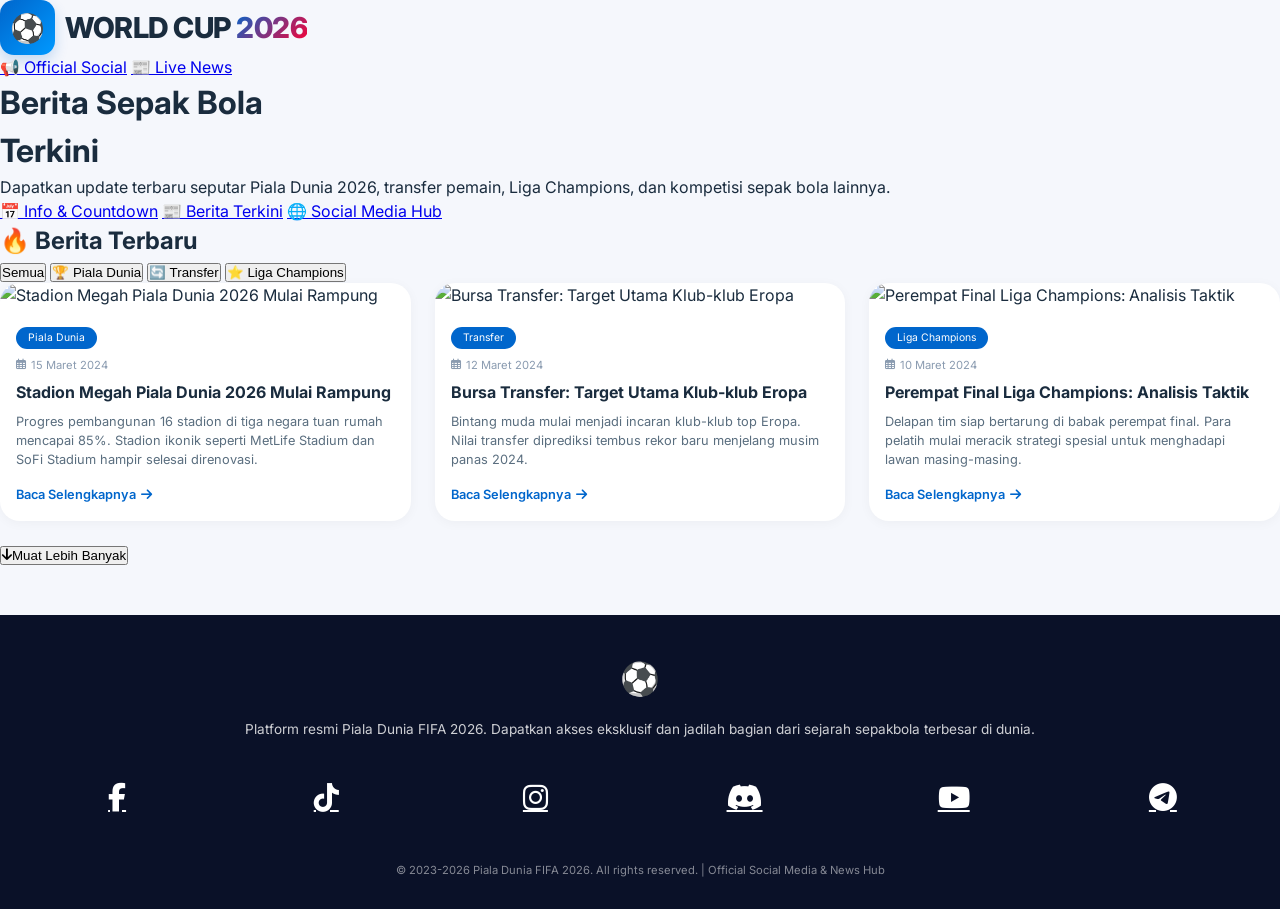
==== berita.html @ 6a1f1040 "Update berita.html" ====
<!DOCTYPE html>
<html lang="id">
<head>
    <meta charset="UTF-8">
    <meta name="viewport" content="width=device-width, initial-scale=1.0, maximum-scale=1.0, user-scalable=yes, viewport-fit=cover">
    <title>Piala Dunia 2026 | Berita Terkini</title>
    <link rel="stylesheet" href="https://cdnjs.cloudflare.com/ajax/libs/font-awesome/6.4.0/css/all.min.css">
    <link href="https://fonts.googleapis.com/css2?family=Inter:opsz,wght@14..32,400;14..32,500;14..32,600;14..32,700;14..32,800&display=swap" rel="stylesheet">
    <link rel="stylesheet" href="style.css">
</head>
<body>

    <header class="header">
        <div class="container">
            <div class="header-row">
                <div class="logo">
                    <div class="logo-icon">⚽</div>
                    <div class="logo-text">WORLD CUP <span>2026</span></div>
                </div>
                <div class="header-buttons">
                    <a href="https://pialadunia.info/" target="_blank" class="btn-outline gold">📢 Official Social</a>
                    <a href="https://livescoreq.com/" target="_blank" class="btn-outline green">📰 Live News</a>
                </div>
            </div>
            <div class="hero">
                <h1>Berita Sepak Bola <br>Terkini</h1>
                <p>Dapatkan update terbaru seputar Piala Dunia 2026, transfer pemain, Liga Champions, dan kompetisi sepak bola lainnya.</p>
            </div>
        </div>
    </header>

    <nav class="nav">
        <div class="container">
            <div class="nav-wrapper">
                <a href="index.html" class="nav-link">📅 Info & Countdown</a>
                <a href="berita.html" class="nav-link active">📰 Berita Terkini</a>
                <a href="social.html" class="nav-link">🌐 Social Media Hub</a>
            </div>
        </div>
    </nav>

    <main class="main">
        <div class="container">
            <div class="news-header">
                <h2 class="section-title">🔥 Berita Terbaru</h2>
                <div class="filter-chips" id="filterChips">
                    <button class="chip active" data-filter="all">Semua</button>
                    <button class="chip" data-filter="piala-dunia">🏆 Piala Dunia</button>
                    <button class="chip" data-filter="transfer">🔄 Transfer</button>
                    <button class="chip" data-filter="ucl">⭐ Liga Champions</button>
                </div>
            </div>

            <div class="news-grid" id="newsGrid"></div>

            <div class="load-more">
                <button id="loadMoreBtn" class="btn-load-more">
                    <i class="fas fa-arrow-down"></i> Muat Lebih Banyak
                </button>
            </div>
        </div>
    </main>

    <footer class="footer">
        <div class="container">
            <div class="footer-logo">⚽</div>
            <p class="footer-text">Platform resmi Piala Dunia FIFA 2026. Dapatkan akses eksklusif dan jadilah bagian dari sejarah sepakbola terbesar di dunia.</p>
            <div class="footer-social">
                <a href="https://www.facebook.com/InfoBolaHarian2" target="_blank" class="social-icon"><i class="fab fa-facebook-f"></i></a>
                <a href="https://www.tiktok.com/@duniasepakbola.2" target="_blank" class="social-icon"><i class="fab fa-tiktok"></i></a>
                <a href="https://www.instagram.com/duniasepakbola.2/" target="_blank" class="social-icon"><i class="fab fa-instagram"></i></a>
                <a href="https://discord.gg/ys7ac44P" target="_blank" class="social-icon"><i class="fab fa-discord"></i></a>
                <a href="https://www.youtube.com/@DuniSepakBola.2" target="_blank" class="social-icon"><i class="fab fa-youtube"></i></a>
                <a href="https://t.me/DuniaSepakBola2" target="_blank" class="social-icon"><i class="fab fa-telegram"></i></a>
            </div>
            <div class="copyright">© 2023-2026 Piala Dunia FIFA 2026. All rights reserved. | Official Social Media & News Hub</div>
        </div>
    </footer>

    <script src="script.js"></script>
</body>
</html>
---- style.css ----
/* ============================================
   PIALA DUNIA 2026 - PREMIUM CSS
   Mobile First | Fully Responsive
   ============================================ */

* {
    margin: 0;
    padding: 0;
    box-sizing: border-box;
}

body {
    font-family: 'Inter', sans-serif;
    background: #F5F7FC;
    color: #1A2C3E;
    line-height: 1.5;
    overflow-x: hidden;
}

/* ========== APP CONTAINER ========== */
.app {
    max-width: 100%;
    min-height: 100vh;
    background: linear-gradient(145deg, #F5F7FC 0%, #EBF0F6 100%);
    padding-bottom: 70px;
}

/* ========== HEADER ========== */
.app-header {
    padding: 20px 16px 24px;
    background: white;
    border-radius: 0 0 28px 28px;
    box-shadow: 0 4px 20px rgba(0,0,0,0.04);
}

.app-header-top {
    display: flex;
    justify-content: space-between;
    align-items: center;
    margin-bottom: 24px;
    flex-wrap: wrap;
    gap: 12px;
}

.logo {
    display: flex;
    align-items: center;
    gap: 10px;
}

.logo-icon {
    width: 44px;
    height: 44px;
    background: linear-gradient(135deg, #0066CC, #0099FF);
    border-radius: 14px;
    display: flex;
    align-items: center;
    justify-content: center;
    font-size: 22px;
    box-shadow: 0 6px 14px rgba(0,102,204,0.2);
}

.logo-text {
    font-weight: 800;
    font-size: 1.3rem;
    letter-spacing: -0.5px;
}

.logo-text span {
    background: linear-gradient(135deg, #0066CC, #FF0033);
    -webkit-background-clip: text;
    background-clip: text;
    color: transparent;
}

.header-actions {
    display: flex;
    gap: 10px;
    flex-wrap: wrap;
}

.badge-gold, .badge-green {
    padding: 6px 14px;
    border-radius: 30px;
    font-weight: 600;
    font-size: 0.7rem;
    text-decoration: none;
    display: inline-flex;
    align-items: center;
    gap: 5px;
}

.badge-gold {
    background: linear-gradient(135deg, #FFCC00, #FF9900);
    color: #1A2C3E;
}

.badge-green {
    background: linear-gradient(135deg, #00CC66, #00AA55);
    color: white;
}

.hero-text {
    text-align: center;
}

.hero-text h1 {
    font-size: 1.6rem;
    font-weight: 800;
    background: linear-gradient(90deg, #0066CC, #FF0033, #FFCC00);
    -webkit-background-clip: text;
    background-clip: text;
    color: transparent;
    margin-bottom: 12px;
    line-height: 1.3;
}

.hero-text p {
    font-size: 0.85rem;
    color: #5A6E7F;
    max-width: 500px;
    margin: 0 auto;
    line-height: 1.6;
}

/* ========== TAB BAR ========== */
.tab-bar {
    display: flex;
    justify-content: center;
    gap: 8px;
    padding: 16px;
    background: white;
    margin: 16px 16px 0;
    border-radius: 50px;
    box-shadow: 0 2px 12px rgba(0,0,0,0.04);
}

.tab {
    flex: 1;
    text-align: center;
    padding: 10px 0;
    border-radius: 40px;
    text-decoration: none;
    font-weight: 600;
    font-size: 0.85rem;
    color: #5A6E7F;
    transition: all 0.2s;
    display: flex;
    align-items: center;
    justify-content: center;
    gap: 6px;
}

.tab i {
    font-size: 1rem;
}

.tab.active {
    background: #0066CC;
    color: white;
    box-shadow: 0 4px 10px rgba(0,102,204,0.3);
}

/* ========== CONTENT ========== */
.app-content {
    padding: 16px;
}

/* Block Card */
.block {
    background: white;
    border-radius: 24px;
    padding: 20px;
    margin-bottom: 20px;
    box-shadow: 0 4px 16px rgba(0,0,0,0.04);
}

.block h2 {
    font-size: 1.3rem;
    font-weight: 700;
    margin-bottom: 18px;
    display: flex;
    align-items: center;
    gap: 8px;
    flex-wrap: wrap;
}

.title-icon {
    font-size: 1.5rem;
}

/* Countdown Block */
.countdown-block {
    background: linear-gradient(135deg, #0A1128, #142040);
    color: white;
    text-align: center;
}

.countdown-block h2 {
    color: white;
    margin-bottom: 12px;
    justify-content: center;
}

.kickoff-date {
    display: inline-block;
    background: rgba(255,255,255,0.12);
    padding: 5px 16px;
    border-radius: 30px;
    font-size: 0.8rem;
    margin-bottom: 20px;
}

.countdown-row {
    display: flex;
    justify-content: center;
    gap: 12px;
    margin-bottom: 24px;
    flex-wrap: wrap;
}

.countdown-cell {
    background: rgba(255,255,255,0.1);
    backdrop-filter: blur(8px);
    border-radius: 18px;
    padding: 12px 14px;
    min-width: 70px;
    text-align: center;
    transition: all 0.2s;
}

.countdown-cell:hover {
    transform: translateY(-3px);
    background: rgba(255,255,255,0.2);
}

.cd-num {
    font-size: 1.6rem;
    font-weight: 800;
    display: block;
    line-height: 1;
}

.cd-label {
    font-size: 0.65rem;
    text-transform: uppercase;
    opacity: 0.8;
}

.btn-block {
    display: inline-flex;
    align-items: center;
    gap: 8px;
    background: linear-gradient(135deg, #FFCC00, #FF9900);
    color: #1A2C3E;
    padding: 12px 24px;
    border-radius: 50px;
    font-weight: 700;
    font-size: 0.85rem;
    text-decoration: none;
    transition: all 0.2s;
}

.btn-block:hover {
    transform: translateY(-3px);
    box-shadow: 0 8px 20px rgba(0,0,0,0.2);
}

/* Host Section */
.host-scroll {
    display: flex;
    gap: 16px;
    overflow-x: auto;
    padding-bottom: 8px;
    -webkit-overflow-scrolling: touch;
}

.host-scroll::-webkit-scrollbar {
    height: 4px;
}

.host-scroll::-webkit-scrollbar-track {
    background: #E8EEF4;
    border-radius: 10px;
}

.host-scroll::-webkit-scrollbar-thumb {
    background: #0066CC;
    border-radius: 10px;
}

.host-card {
    flex-shrink: 0;
    text-align: center;
    background: #F8FAFE;
    padding: 16px 20px;
    border-radius: 20px;
    min-width: 130px;
    transition: all 0.2s;
}

.host-card:hover {
    transform: translateY(-4px);
    box-shadow: 0 8px 20px rgba(0,0,0,0.08);
}

.host-card img {
    width: 60px;
    border-radius: 10px;
    margin-bottom: 10px;
}

.host-card span {
    font-weight: 600;
    font-size: 0.85rem;
    display: block;
}

.host-card small {
    font-size: 0.7rem;
    color: #5A6E7F;
}

/* Facts Grid */
.facts-grid {
    display: grid;
    grid-template-columns: repeat(2, 1fr);
    gap: 12px;
}

.fact-card {
    background: #F8FAFE;
    border-radius: 18px;
    padding: 16px;
    text-align: center;
    transition: all 0.2s;
}

.fact-card:hover {
    transform: translateY(-4px);
    background: #F0F4F8;
}

.fact-card i {
    font-size: 1.6rem;
    color: #0066CC;
    margin-bottom: 8px;
    display: block;
}

.fact-card strong {
    font-size: 1.5rem;
    font-weight: 800;
    display: block;
}

.fact-card span {
    font-size: 0.75rem;
    color: #5A6E7F;
}

/* Filter Chips */
.filter-wrapper {
    display: flex;
    gap: 10px;
    overflow-x: auto;
    padding-bottom: 8px;
    margin-bottom: 20px;
    -webkit-overflow-scrolling: touch;
}

.filter-wrapper::-webkit-scrollbar {
    height: 3px;
}

.filter-chip {
    flex-shrink: 0;
    background: #F0F4F8;
    padding: 8px 18px;
    border-radius: 40px;
    font-weight: 600;
    font-size: 0.8rem;
    cursor: pointer;
    white-space: nowrap;
    transition: all 0.2s;
}

.filter-chip:hover {
    background: #0066CC;
    color: white;
}

.filter-chip.active {
    background: #0066CC;
    color: white;
}

/* News Grid */
.news-grid {
    display: flex;
    flex-direction: column;
    gap: 16px;
    margin-bottom: 20px;
}

.news-card {
    background: white;
    border-radius: 20px;
    overflow: hidden;
    box-shadow: 0 2px 12px rgba(0,0,0,0.04);
    transition: all 0.2s;
}

.news-card:hover {
    transform: translateY(-4px);
    box-shadow: 0 12px 28px rgba(0,0,0,0.1);
}

.news-img {
    width: 100%;
    height: 180px;
    object-fit: cover;
}

.news-content {
    padding: 16px;
}

.news-tag {
    display: inline-block;
    background: #0066CC;
    color: white;
    font-size: 0.65rem;
    padding: 3px 12px;
    border-radius: 20px;
    margin-bottom: 8px;
}

.news-date {
    font-size: 0.7rem;
    color: #8A9BB0;
    margin-bottom: 8px;
    display: flex;
    align-items: center;
    gap: 5px;
}

.news-card h3 {
    font-size: 1rem;
    font-weight: 700;
    margin-bottom: 8px;
    line-height: 1.4;
}

.news-card p {
    font-size: 0.8rem;
    color: #5A6E7F;
    margin-bottom: 12px;
    line-height: 1.5;
}

.read-more {
    color: #0066CC;
    font-weight: 600;
    font-size: 0.8rem;
    text-decoration: none;
    display: inline-flex;
    align-items: center;
    gap: 5px;
    transition: all 0.2s;
}

.read-more:hover {
    gap: 8px;
}

/* Load More */
.loadmore-wrapper {
    text-align: center;
    margin-top: 24px;
}

.loadmore-btn {
    background: transparent;
    border: 2px solid #0066CC;
    color: #0066CC;
    padding: 10px 24px;
    border-radius: 50px;
    font-weight: 700;
    font-size: 0.8rem;
    cursor: pointer;
    transition: all 0.2s;
    display: inline-flex;
    align-items: center;
    gap: 8px;
}

.loadmore-btn:hover {
    background: #0066CC;
    color: white;
}

/* Featured List */
.featured-list {
    display: flex;
    flex-direction: column;
    gap: 12px;
}

.featured-item {
    display: flex;
    align-items: center;
    gap: 14px;
    background: #F8FAFE;
    padding: 14px 16px;
    border-radius: 18px;
    text-decoration: none;
    transition: all 0.2s;
}

.featured-item:hover {
    transform: translateX(6px);
    background: #F0F4F8;
}

.featured-item i:first-child {
    font-size: 1.5rem;
}

.featured-item div {
    flex: 1;
}

.featured-item strong {
    display: block;
    font-size: 0.95rem;
    color: #1A2C3E;
}

.featured-item span {
    font-size: 0.7rem;
    color: #8A9BB0;
}

.featured-item i:last-child {
    color: #8A9BB0;
    font-size: 0.9rem;
    transition: all 0.2s;
}

.featured-item:hover i:last-child {
    transform: translateX(4px);
    color: #0066CC;
}

.fb i:first-child { color: #1877F2; }
.ig i:first-child { color: #E4405F; }
.tt i:first-child { color: #000; }
.tg i:first-child { color: #0088CC; }

/* Social Grid */
.social-grid {
    display: flex;
    flex-direction: column;
    gap: 14px;
}

.social-card {
    display: flex;
    align-items: center;
    gap: 14px;
    background: #F8FAFE;
    padding: 14px;
    border-radius: 18px;
    transition: all 0.2s;
}

.social-card:hover {
    transform: translateY(-3px);
    box-shadow: 0 8px 20px rgba(0,0,0,0.08);
}

.social-icon {
    width: 50px;
    height: 50px;
    border-radius: 16px;
    display: flex;
    align-items: center;
    justify-content: center;
    font-size: 1.4rem;
    color: white;
    flex-shrink: 0;
}

.social-icon.fb { background: #1877F2; }
.social-icon.ig { background: linear-gradient(45deg, #F09433, #E6683C, #DC2743); }
.social-icon.tt { background: #000; }
.social-icon.dc { background: #5865F2; }
.social-icon.yt { background: #FF0000; }
.social-icon.tg { background: #0088CC; }

.social-info {
    flex: 1;
}

.social-info h4 {
    font-size: 0.95rem;
    font-weight: 700;
    margin-bottom: 3px;
}

.social-info p {
    font-size: 0.7rem;
    color: #5A6E7F;
    line-height: 1.4;
}

.social-btn {
    background: white;
    padding: 6px 14px;
    border-radius: 30px;
    text-decoration: none;
    font-weight: 600;
    font-size: 0.7rem;
    color: #0066CC;
    border: 1px solid #E2E8F0;
    transition: all 0.2s;
}

.social-btn:hover {
    background: #0066CC;
    color: white;
    border-color: #0066CC;
}

/* Bottom Navigation */
.bottom-nav {
    position: fixed;
    bottom: 0;
    left: 0;
    right: 0;
    background: white;
    display: flex;
    justify-content: space-around;
    padding: 10px 20px 20px;
    box-shadow: 0 -4px 20px rgba(0,0,0,0.08);
    border-radius: 24px 24px 0 0;
    z-index: 100;
}

.bottom-nav-item {
    display: flex;
    flex-direction: column;
    align-items: center;
    gap: 4px;
    text-decoration: none;
    color: #8A9BB0;
    font-size: 0.7rem;
    transition: all 0.2s;
}

.bottom-nav-item i {
    font-size: 1.2rem;
}

.bottom-nav-item.active {
    color: #0066CC;
}

.bottom-nav-item:hover {
    transform: translateY(-2px);
    color: #0066CC;
}

/* Footer */
.footer {
    background: #0A1128;
    color: white;
    padding: 40px 20px 30px;
    margin-top: 30px;
    text-align: center;
}

.footer-inner {
    max-width: 600px;
    margin: 0 auto;
}

.footer-logo {
    font-size: 2rem;
    margin-bottom: 16px;
}

.footer-text {
    font-size: 0.85rem;
    opacity: 0.8;
    margin-bottom: 24px;
    line-height: 1.6;
}

.footer-social {
    display: flex;
    justify-content: center;
    gap: 15px;
    flex-wrap: wrap;
    margin-bottom: 20px;
}

.social-link {
    width: 40px;
    height: 40px;
    background: rgba(255,255,255,0.1);
    border-radius: 50%;
    display: flex;
    align-items: center;
    justify-content: center;
    color: white;
    transition: all 0.2s;
}

.social-link:hover {
    transform: translateY(-3px);
}

.social-link.fb:hover { background: #1877F2; }
.social-link.tt:hover { background: #000; }
.social-link.ig:hover { background: #E4405F; }
.social-link.dc:hover { background: #5865F2; }
.social-link.yt:hover { background: #FF0000; }
.social-link.tg:hover { background: #0088CC; }

.copyright {
    font-size: 0.7rem;
    opacity: 0.5;
}

/* ========== DESKTOP MODE ========== */
@media (min-width: 768px) {
    .app {
        max-width: 1200px;
        margin: 0 auto;
        padding-bottom: 0;
    }
    
    .app-header {
        border-radius: 0 0 32px 32px;
        padding: 30px 40px 40px;
    }
    
    .logo-icon {
        width: 55px;
        height: 55px;
        font-size: 28px;
    }
    
    .logo-text {
        font-size: 1.8rem;
    }
    
    .hero-text h1 {
        font-size: 2.5rem;
    }
    
    .hero-text p {
        font-size: 1rem;
    }
    
    .tab-bar {
        margin: 20px 40px 0;
        gap: 12px;
    }
    
    .tab {
        padding: 12px 0;
        font-size: 1rem;
    }
    
    .app-content {
        padding: 24px 40px;
    }
    
    .block {
        padding: 28px;
        margin-bottom: 28px;
    }
    
    .block h2 {
        font-size: 1.5rem;
    }
    
    .countdown-row {
        gap: 20px;
    }
    
    .countdown-cell {
        padding: 16px 24px;
        min-width: 100px;
    }
    
    .cd-num {
        font-size: 2.2rem;
    }
    
    .host-scroll {
        justify-content: center;
        gap: 24px;
        overflow-x: visible;
        flex-wrap: wrap;
    }
    
    .host-card {
        min-width: 160px;
        padding: 20px;
    }
    
    .host-card img {
        width: 80px;
    }
    
    .facts-grid {
        grid-template-columns: repeat(4, 1fr);
        gap: 20px;
    }
    
    .news-grid {
        display: grid;
        grid-template-columns: repeat(3, 1fr);
        gap: 24px;
        flex-direction: row;
    }
    
    .social-grid {
        display: grid;
        grid-template-columns: repeat(3, 1fr);
        gap: 20px;
        flex-direction: row;
    }
    
    .social-card {
        flex-direction: column;
        text-align: center;
        padding: 24px;
    }
    
    .social-icon {
        width: 65px;
        height: 65px;
        font-size: 1.8rem;
        margin: 0 auto 12px;
    }
    
    .social-info h4 {
        font-size: 1.1rem;
    }
    
    .social-info p {
        font-size: 0.8rem;
    }
    
    .social-btn {
        margin-top: 8px;
    }
    
    .featured-list {
        display: grid;
        grid-template-columns: repeat(2, 1fr);
        gap: 16px;
    }
    
    .bottom-nav {
        display: none;
    }
    
    .footer {
        margin-top: 50px;
    }
}

@media (min-width: 1024px) {
    .app {
        max-width: 1400px;
    }
}

/* ========== ANIMATIONS ========== */
@keyframes pulse {
    0%, 100% { transform: scale(1); opacity: 1; }
    50% { transform: scale(1.05); opacity: 0.9; }
}

.cd-num {
    animation: pulse 1s infinite;
}

/* ========== SCROLLBAR ========== */
::-webkit-scrollbar {
    width: 8px;
}

::-webkit-scrollbar-track {
    background: #E8EEF4;
    border-radius: 10px;
}

::-webkit-scrollbar-thumb {
    background: #0066CC;
    border-radius: 10px;
}

::-webkit-scrollbar-thumb:hover {
    background: #004999;
}
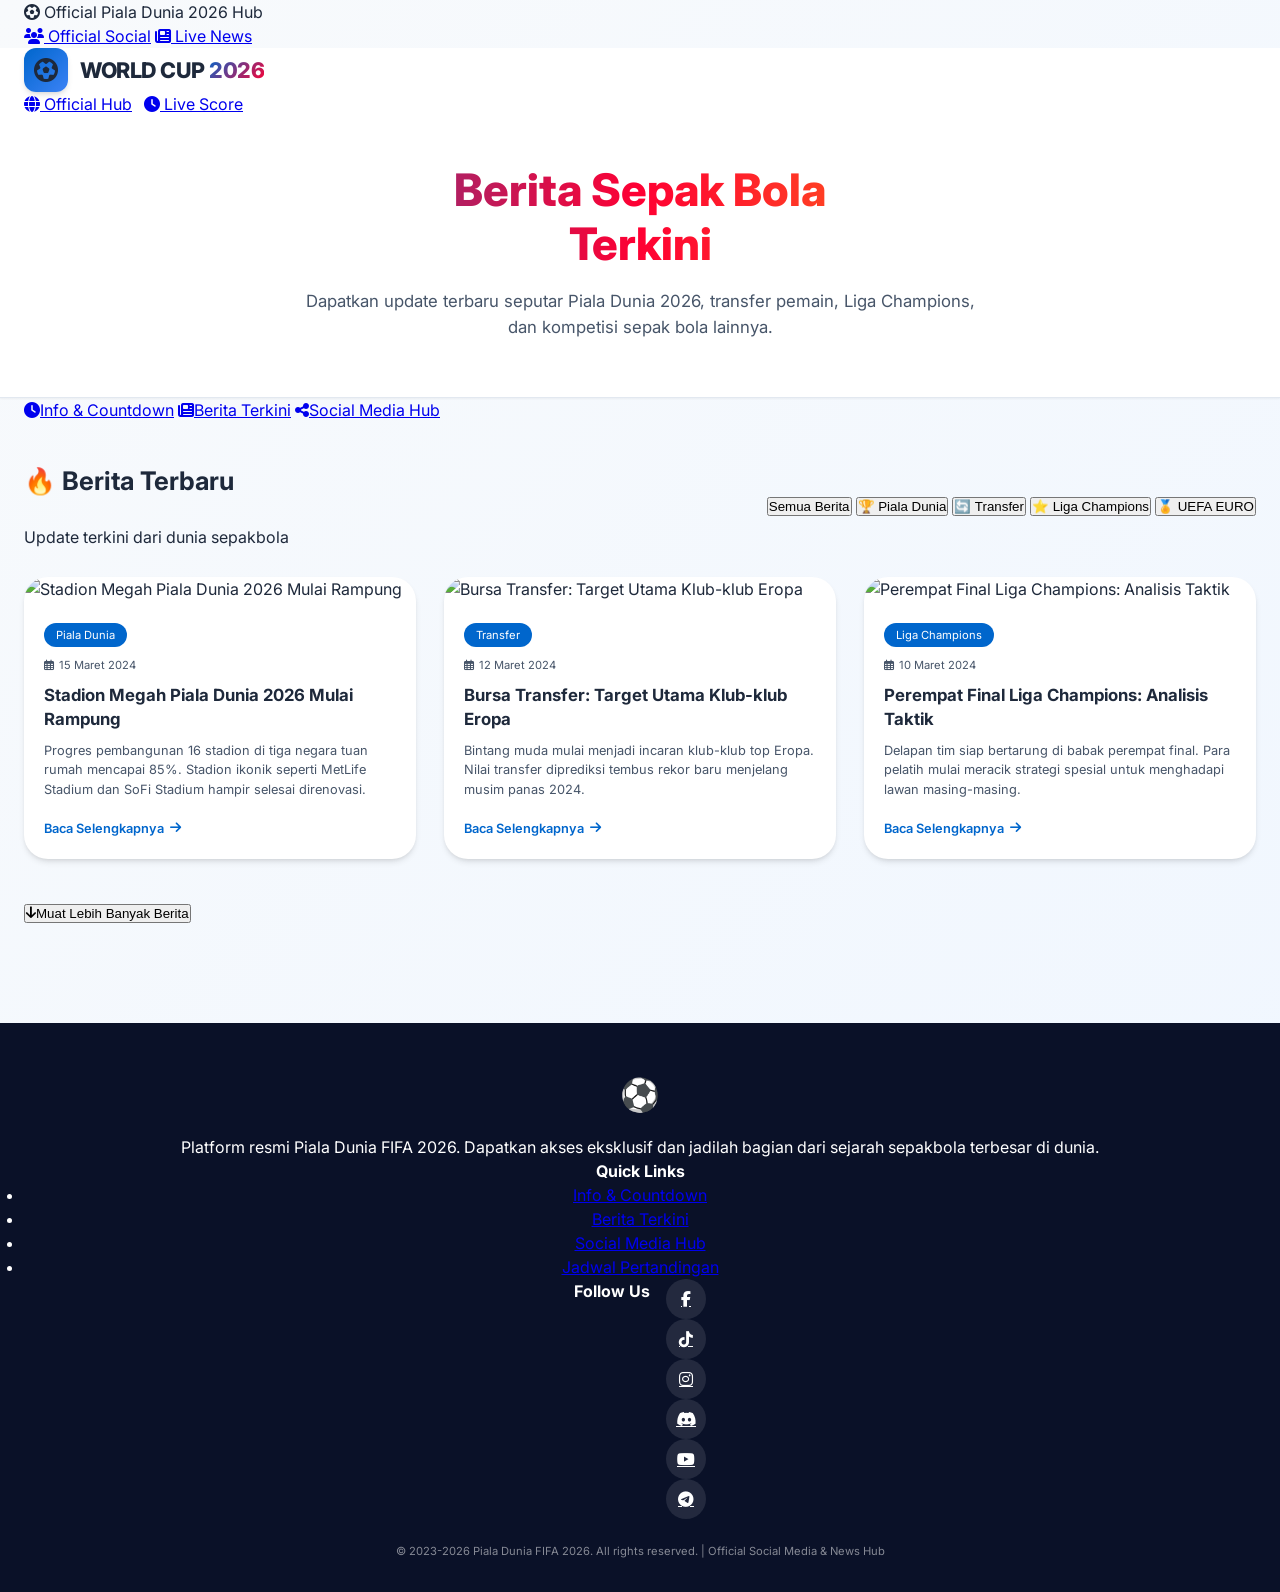
==== commit 73690c62: "Update berita.html" ====
--- a/berita.html
+++ b/berita.html
@@ -3,23 +3,36 @@
 <head>
     <meta charset="UTF-8">
     <meta name="viewport" content="width=device-width, initial-scale=1.0, maximum-scale=1.0, user-scalable=yes, viewport-fit=cover">
-    <title>Piala Dunia 2026 | Berita Terkini</title>
+    <title>Piala Dunia 2026 | Berita Sepak Bola Terkini</title>
+    <meta name="description" content="Berita sepak bola terkini seputar Piala Dunia 2026, transfer pemain, Liga Champions, dan UEFA EURO">
     <link rel="stylesheet" href="https://cdnjs.cloudflare.com/ajax/libs/font-awesome/6.4.0/css/all.min.css">
-    <link href="https://fonts.googleapis.com/css2?family=Inter:opsz,wght@14..32,400;14..32,500;14..32,600;14..32,700;14..32,800&display=swap" rel="stylesheet">
+    <link href="https://fonts.googleapis.com/css2?family=Inter:opsz,wght@14..32,300;14..32,400;14..32,500;14..32,600;14..32,700;14..32,800&family=Montserrat:wght@700;800;900&display=swap" rel="stylesheet">
     <link rel="stylesheet" href="style.css">
 </head>
 <body>
 
+    <div class="top-bar">
+        <div class="container">
+            <div class="top-bar-content">
+                <span><i class="fas fa-futbol"></i> Official Piala Dunia 2026 Hub</span>
+                <div class="top-links">
+                    <a href="https://pialadunia.info/" target="_blank"><i class="fas fa-users"></i> Official Social</a>
+                    <a href="https://livescoreq.com/" target="_blank"><i class="fas fa-newspaper"></i> Live News</a>
+                </div>
+            </div>
+        </div>
+    </div>
+
     <header class="header">
         <div class="container">
-            <div class="header-row">
+            <div class="header-inner">
                 <div class="logo">
-                    <div class="logo-icon">⚽</div>
+                    <div class="logo-icon"><i class="fas fa-futbol"></i></div>
                     <div class="logo-text">WORLD CUP <span>2026</span></div>
                 </div>
                 <div class="header-buttons">
-                    <a href="https://pialadunia.info/" target="_blank" class="btn-outline gold">📢 Official Social</a>
-                    <a href="https://livescoreq.com/" target="_blank" class="btn-outline green">📰 Live News</a>
+                    <a href="https://pialadunia.info/" target="_blank" class="btn-gold"><i class="fas fa-globe"></i> Official Hub</a>
+                    <a href="https://livescoreq.com/" target="_blank" class="btn-green"><i class="fas fa-clock"></i> Live Score</a>
                 </div>
             </div>
             <div class="hero">
@@ -29,12 +42,12 @@
         </div>
     </header>
 
-    <nav class="nav">
+    <nav class="nav-tabs">
         <div class="container">
-            <div class="nav-wrapper">
-                <a href="index.html" class="nav-link">📅 Info & Countdown</a>
-                <a href="berita.html" class="nav-link active">📰 Berita Terkini</a>
-                <a href="social.html" class="nav-link">🌐 Social Media Hub</a>
+            <div class="tabs-wrapper">
+                <a href="index.html" class="tab"><i class="fas fa-clock"></i><span>Info & Countdown</span></a>
+                <a href="berita.html" class="tab active"><i class="fas fa-newspaper"></i><span>Berita Terkini</span></a>
+                <a href="social.html" class="tab"><i class="fas fa-share-alt"></i><span>Social Media Hub</span></a>
             </div>
         </div>
     </nav>
@@ -42,20 +55,24 @@
     <main class="main">
         <div class="container">
             <div class="news-header">
-                <h2 class="section-title">🔥 Berita Terbaru</h2>
-                <div class="filter-chips" id="filterChips">
-                    <button class="chip active" data-filter="all">Semua</button>
-                    <button class="chip" data-filter="piala-dunia">🏆 Piala Dunia</button>
-                    <button class="chip" data-filter="transfer">🔄 Transfer</button>
-                    <button class="chip" data-filter="ucl">⭐ Liga Champions</button>
+                <div class="section-header">
+                    <h2 class="section-title">🔥 Berita Terbaru</h2>
+                    <p class="section-subtitle">Update terkini dari dunia sepakbola</p>
+                </div>
+                <div class="filter-container">
+                    <button class="filter-btn active" data-filter="all">Semua Berita</button>
+                    <button class="filter-btn" data-filter="piala-dunia">🏆 Piala Dunia</button>
+                    <button class="filter-btn" data-filter="transfer">🔄 Transfer</button>
+                    <button class="filter-btn" data-filter="ucl">⭐ Liga Champions</button>
+                    <button class="filter-btn" data-filter="euro">🏅 UEFA EURO</button>
                 </div>
             </div>
 
             <div class="news-grid" id="newsGrid"></div>
 
-            <div class="load-more">
-                <button id="loadMoreBtn" class="btn-load-more">
-                    <i class="fas fa-arrow-down"></i> Muat Lebih Banyak
+            <div class="load-more-container" id="loadMoreContainer">
+                <button id="loadMoreBtn" class="load-more-btn">
+                    <i class="fas fa-arrow-down"></i> Muat Lebih Banyak Berita
                 </button>
             </div>
         </div>
@@ -63,17 +80,35 @@
 
     <footer class="footer">
         <div class="container">
-            <div class="footer-logo">⚽</div>
-            <p class="footer-text">Platform resmi Piala Dunia FIFA 2026. Dapatkan akses eksklusif dan jadilah bagian dari sejarah sepakbola terbesar di dunia.</p>
-            <div class="footer-social">
-                <a href="https://www.facebook.com/InfoBolaHarian2" target="_blank" class="social-icon"><i class="fab fa-facebook-f"></i></a>
-                <a href="https://www.tiktok.com/@duniasepakbola.2" target="_blank" class="social-icon"><i class="fab fa-tiktok"></i></a>
-                <a href="https://www.instagram.com/duniasepakbola.2/" target="_blank" class="social-icon"><i class="fab fa-instagram"></i></a>
-                <a href="https://discord.gg/ys7ac44P" target="_blank" class="social-icon"><i class="fab fa-discord"></i></a>
-                <a href="https://www.youtube.com/@DuniSepakBola.2" target="_blank" class="social-icon"><i class="fab fa-youtube"></i></a>
-                <a href="https://t.me/DuniaSepakBola2" target="_blank" class="social-icon"><i class="fab fa-telegram"></i></a>
+            <div class="footer-grid">
+                <div class="footer-brand">
+                    <div class="footer-logo">⚽</div>
+                    <p>Platform resmi Piala Dunia FIFA 2026. Dapatkan akses eksklusif dan jadilah bagian dari sejarah sepakbola terbesar di dunia.</p>
+                </div>
+                <div class="footer-links">
+                    <h4>Quick Links</h4>
+                    <ul>
+                        <li><a href="index.html">Info & Countdown</a></li>
+                        <li><a href="berita.html">Berita Terkini</a></li>
+                        <li><a href="social.html">Social Media Hub</a></li>
+                        <li><a href="#">Jadwal Pertandingan</a></li>
+                    </ul>
+                </div>
+                <div class="footer-social">
+                    <h4>Follow Us</h4>
+                    <div class="social-icons">
+                        <a href="https://www.facebook.com/InfoBolaHarian2" target="_blank" class="social-icon fb"><i class="fab fa-facebook-f"></i></a>
+                        <a href="https://www.tiktok.com/@duniasepakbola.2" target="_blank" class="social-icon tt"><i class="fab fa-tiktok"></i></a>
+                        <a href="https://www.instagram.com/duniasepakbola.2/" target="_blank" class="social-icon ig"><i class="fab fa-instagram"></i></a>
+                        <a href="https://discord.gg/ys7ac44P" target="_blank" class="social-icon dc"><i class="fab fa-discord"></i></a>
+                        <a href="https://www.youtube.com/@DuniSepakBola.2" target="_blank" class="social-icon yt"><i class="fab fa-youtube"></i></a>
+                        <a href="https://t.me/DuniaSepakBola2" target="_blank" class="social-icon tg"><i class="fab fa-telegram"></i></a>
+                    </div>
+                </div>
             </div>
-            <div class="copyright">© 2023-2026 Piala Dunia FIFA 2026. All rights reserved. | Official Social Media & News Hub</div>
+            <div class="footer-bottom">
+                <div class="copyright">© 2023-2026 Piala Dunia FIFA 2026. All rights reserved. | Official Social Media & News Hub</div>
+            </div>
         </div>
     </footer>
 
--- a/style.css
+++ b/style.css
@@ -1,7 +1,33 @@
 /* ============================================
    PIALA DUNIA 2026 - PREMIUM CSS
-   Mobile First | Fully Responsive
+   Modern | Clean | Fully Responsive
    ============================================ */
+
+:root {
+    --primary: #0066CC;
+    --primary-dark: #004999;
+    --primary-light: #3B82F6;
+    --secondary: #FF0033;
+    --gold: #FFCC00;
+    --gold-dark: #FF9900;
+    --green: #00CC66;
+    --dark: #0A1128;
+    --gray-50: #F8FAFC;
+    --gray-100: #F1F5F9;
+    --gray-200: #E2E8F0;
+    --gray-600: #475569;
+    --gray-700: #334155;
+    --gray-800: #1E293B;
+    --white: #FFFFFF;
+    --shadow-sm: 0 1px 2px 0 rgb(0 0 0 / 0.05);
+    --shadow-md: 0 4px 6px -1px rgb(0 0 0 / 0.1), 0 2px 4px -2px rgb(0 0 0 / 0.1);
+    --shadow-lg: 0 10px 15px -3px rgb(0 0 0 / 0.1), 0 4px 6px -4px rgb(0 0 0 / 0.1);
+    --shadow-xl: 0 20px 25px -5px rgb(0 0 0 / 0.1), 0 8px 10px -6px rgb(0 0 0 / 0.1);
+    --radius-sm: 12px;
+    --radius-md: 16px;
+    --radius-lg: 24px;
+    --radius-xl: 32px;
+}
 
 * {
     margin: 0;
@@ -11,679 +37,596 @@
 
 body {
     font-family: 'Inter', sans-serif;
-    background: #F5F7FC;
-    color: #1A2C3E;
+    background: linear-gradient(135deg, #F8FAFC 0%, #EFF6FF 100%);
+    color: var(--gray-800);
     line-height: 1.5;
-    overflow-x: hidden;
-}
-
-/* ========== APP CONTAINER ========== */
-.app {
-    max-width: 100%;
     min-height: 100vh;
-    background: linear-gradient(145deg, #F5F7FC 0%, #EBF0F6 100%);
-    padding-bottom: 70px;
+}
+
+.container {
+    max-width: 1280px;
+    margin: 0 auto;
+    padding: 0 24px;
 }
 
 /* ========== HEADER ========== */
-.app-header {
-    padding: 20px 16px 24px;
-    background: white;
-    border-radius: 0 0 28px 28px;
-    box-shadow: 0 4px 20px rgba(0,0,0,0.04);
-}
-
-.app-header-top {
+.header {
+    background: var(--white);
+    border-bottom: 1px solid var(--gray-200);
+    position: sticky;
+    top: 0;
+    z-index: 50;
+    box-shadow: var(--shadow-sm);
+}
+
+.header-row {
     display: flex;
     justify-content: space-between;
     align-items: center;
-    margin-bottom: 24px;
+    padding: 16px 0;
     flex-wrap: wrap;
+    gap: 16px;
+}
+
+.logo {
+    display: flex;
+    align-items: center;
     gap: 12px;
-}
-
-.logo {
-    display: flex;
-    align-items: center;
-    gap: 10px;
 }
 
 .logo-icon {
     width: 44px;
     height: 44px;
-    background: linear-gradient(135deg, #0066CC, #0099FF);
-    border-radius: 14px;
+    background: linear-gradient(135deg, var(--primary), var(--primary-light));
+    border-radius: var(--radius-sm);
     display: flex;
     align-items: center;
     justify-content: center;
-    font-size: 22px;
-    box-shadow: 0 6px 14px rgba(0,102,204,0.2);
+    font-size: 24px;
+    box-shadow: var(--shadow-md);
 }
 
 .logo-text {
     font-weight: 800;
-    font-size: 1.3rem;
+    font-size: 1.35rem;
     letter-spacing: -0.5px;
 }
 
 .logo-text span {
-    background: linear-gradient(135deg, #0066CC, #FF0033);
+    background: linear-gradient(135deg, var(--primary), var(--secondary));
     -webkit-background-clip: text;
     background-clip: text;
     color: transparent;
 }
 
-.header-actions {
-    display: flex;
-    gap: 10px;
-    flex-wrap: wrap;
-}
-
-.badge-gold, .badge-green {
-    padding: 6px 14px;
-    border-radius: 30px;
+.header-buttons {
+    display: flex;
+    gap: 12px;
+}
+
+.btn-outline {
+    padding: 8px 20px;
+    border-radius: 40px;
     font-weight: 600;
-    font-size: 0.7rem;
+    font-size: 0.8rem;
     text-decoration: none;
+    transition: all 0.2s;
     display: inline-flex;
     align-items: center;
-    gap: 5px;
-}
-
-.badge-gold {
-    background: linear-gradient(135deg, #FFCC00, #FF9900);
-    color: #1A2C3E;
-}
-
-.badge-green {
-    background: linear-gradient(135deg, #00CC66, #00AA55);
-    color: white;
-}
-
-.hero-text {
+    gap: 6px;
+}
+
+.btn-outline.gold {
+    background: linear-gradient(135deg, var(--gold), var(--gold-dark));
+    color: var(--gray-800);
+}
+
+.btn-outline.green {
+    background: linear-gradient(135deg, var(--green), #00AA55);
+    color: var(--white);
+}
+
+.btn-outline:hover {
+    transform: translateY(-2px);
+    box-shadow: var(--shadow-md);
+}
+
+.hero {
     text-align: center;
-}
-
-.hero-text h1 {
-    font-size: 1.6rem;
+    padding: 48px 0 56px;
+}
+
+.hero h1 {
+    font-size: clamp(1.8rem, 5vw, 2.8rem);
     font-weight: 800;
-    background: linear-gradient(90deg, #0066CC, #FF0033, #FFCC00);
+    background: linear-gradient(90deg, var(--primary), var(--secondary), var(--gold));
     -webkit-background-clip: text;
     background-clip: text;
     color: transparent;
-    margin-bottom: 12px;
-    line-height: 1.3;
-}
-
-.hero-text p {
-    font-size: 0.85rem;
-    color: #5A6E7F;
-    max-width: 500px;
+    margin-bottom: 16px;
+    line-height: 1.2;
+}
+
+.hero p {
+    font-size: clamp(0.9rem, 1.8vw, 1.05rem);
+    color: var(--gray-600);
+    max-width: 700px;
     margin: 0 auto;
     line-height: 1.6;
 }
 
-/* ========== TAB BAR ========== */
-.tab-bar {
+/* ========== NAVIGATION ========== */
+.nav {
+    background: var(--white);
+    border-bottom: 1px solid var(--gray-200);
+}
+
+.nav-wrapper {
     display: flex;
     justify-content: center;
     gap: 8px;
-    padding: 16px;
-    background: white;
-    margin: 16px 16px 0;
-    border-radius: 50px;
-    box-shadow: 0 2px 12px rgba(0,0,0,0.04);
-}
-
-.tab {
-    flex: 1;
-    text-align: center;
-    padding: 10px 0;
+    padding: 12px 0;
+    flex-wrap: wrap;
+}
+
+.nav-link {
+    padding: 10px 24px;
     border-radius: 40px;
     text-decoration: none;
     font-weight: 600;
-    font-size: 0.85rem;
-    color: #5A6E7F;
-    transition: all 0.2s;
-    display: flex;
-    align-items: center;
-    justify-content: center;
-    gap: 6px;
-}
-
-.tab i {
-    font-size: 1rem;
-}
-
-.tab.active {
-    background: #0066CC;
-    color: white;
-    box-shadow: 0 4px 10px rgba(0,102,204,0.3);
-}
-
-/* ========== CONTENT ========== */
-.app-content {
-    padding: 16px;
-}
-
-/* Block Card */
-.block {
-    background: white;
-    border-radius: 24px;
-    padding: 20px;
-    margin-bottom: 20px;
-    box-shadow: 0 4px 16px rgba(0,0,0,0.04);
-}
-
-.block h2 {
-    font-size: 1.3rem;
+    font-size: 0.9rem;
+    color: var(--gray-600);
+    transition: all 0.2s;
+    background: var(--gray-100);
+}
+
+.nav-link:hover {
+    background: var(--gray-200);
+    color: var(--primary);
+}
+
+.nav-link.active {
+    background: var(--primary);
+    color: var(--white);
+    box-shadow: var(--shadow-md);
+}
+
+/* ========== MAIN CONTENT ========== */
+.main {
+    padding: 40px 0 60px;
+}
+
+.section {
+    margin-bottom: 40px;
+}
+
+.section-title {
+    font-size: clamp(1.3rem, 3vw, 1.6rem);
     font-weight: 700;
-    margin-bottom: 18px;
+    margin-bottom: 24px;
     display: flex;
     align-items: center;
     gap: 8px;
-    flex-wrap: wrap;
-}
-
-.title-icon {
-    font-size: 1.5rem;
-}
-
-/* Countdown Block */
-.countdown-block {
-    background: linear-gradient(135deg, #0A1128, #142040);
-    color: white;
+}
+
+/* ========== COUNTDOWN ========== */
+.countdown-card {
+    background: linear-gradient(135deg, var(--dark), #1A2A4A);
+    border-radius: var(--radius-xl);
+    padding: 40px 32px;
     text-align: center;
-}
-
-.countdown-block h2 {
-    color: white;
-    margin-bottom: 12px;
-    justify-content: center;
-}
-
-.kickoff-date {
+    color: var(--white);
+}
+
+.countdown-card h2 {
+    font-size: clamp(1.3rem, 3vw, 1.8rem);
+    margin-bottom: 16px;
+}
+
+.kickoff-badge {
     display: inline-block;
     background: rgba(255,255,255,0.12);
-    padding: 5px 16px;
-    border-radius: 30px;
-    font-size: 0.8rem;
-    margin-bottom: 20px;
-}
-
-.countdown-row {
+    padding: 6px 20px;
+    border-radius: 40px;
+    font-size: 0.85rem;
+    margin-bottom: 32px;
+}
+
+.countdown-grid {
     display: flex;
     justify-content: center;
-    gap: 12px;
-    margin-bottom: 24px;
+    gap: 20px;
+    margin-bottom: 32px;
     flex-wrap: wrap;
 }
 
-.countdown-cell {
+.countdown-item {
     background: rgba(255,255,255,0.1);
     backdrop-filter: blur(8px);
-    border-radius: 18px;
-    padding: 12px 14px;
-    min-width: 70px;
+    border-radius: var(--radius-md);
+    padding: 16px 24px;
+    min-width: 90px;
     text-align: center;
-    transition: all 0.2s;
-}
-
-.countdown-cell:hover {
-    transform: translateY(-3px);
-    background: rgba(255,255,255,0.2);
-}
-
-.cd-num {
-    font-size: 1.6rem;
+}
+
+.countdown-number {
+    font-size: clamp(1.8rem, 4vw, 2.2rem);
     font-weight: 800;
     display: block;
     line-height: 1;
 }
 
-.cd-label {
-    font-size: 0.65rem;
+.countdown-label {
+    font-size: 0.7rem;
     text-transform: uppercase;
     opacity: 0.8;
-}
-
-.btn-block {
+    letter-spacing: 1px;
+}
+
+.btn-primary {
     display: inline-flex;
     align-items: center;
     gap: 8px;
-    background: linear-gradient(135deg, #FFCC00, #FF9900);
-    color: #1A2C3E;
-    padding: 12px 24px;
+    background: linear-gradient(135deg, var(--gold), var(--gold-dark));
+    color: var(--gray-800);
+    padding: 12px 28px;
     border-radius: 50px;
     font-weight: 700;
-    font-size: 0.85rem;
     text-decoration: none;
     transition: all 0.2s;
 }
 
-.btn-block:hover {
+.btn-primary:hover {
     transform: translateY(-3px);
-    box-shadow: 0 8px 20px rgba(0,0,0,0.2);
-}
-
-/* Host Section */
-.host-scroll {
-    display: flex;
-    gap: 16px;
-    overflow-x: auto;
-    padding-bottom: 8px;
-    -webkit-overflow-scrolling: touch;
-}
-
-.host-scroll::-webkit-scrollbar {
-    height: 4px;
-}
-
-.host-scroll::-webkit-scrollbar-track {
-    background: #E8EEF4;
-    border-radius: 10px;
-}
-
-.host-scroll::-webkit-scrollbar-thumb {
-    background: #0066CC;
-    border-radius: 10px;
+    box-shadow: var(--shadow-lg);
+}
+
+/* ========== HOSTS ========== */
+.hosts-grid {
+    display: grid;
+    grid-template-columns: repeat(3, 1fr);
+    gap: 24px;
 }
 
 .host-card {
-    flex-shrink: 0;
+    background: var(--white);
+    border-radius: var(--radius-lg);
+    padding: 24px;
     text-align: center;
-    background: #F8FAFE;
-    padding: 16px 20px;
-    border-radius: 20px;
-    min-width: 130px;
+    box-shadow: var(--shadow-md);
     transition: all 0.2s;
 }
 
 .host-card:hover {
-    transform: translateY(-4px);
-    box-shadow: 0 8px 20px rgba(0,0,0,0.08);
-}
-
-.host-card img {
-    width: 60px;
-    border-radius: 10px;
-    margin-bottom: 10px;
-}
-
-.host-card span {
-    font-weight: 600;
-    font-size: 0.85rem;
-    display: block;
-}
-
-.host-card small {
-    font-size: 0.7rem;
-    color: #5A6E7F;
-}
-
-/* Facts Grid */
+    transform: translateY(-6px);
+    box-shadow: var(--shadow-xl);
+}
+
+.host-flag {
+    width: 100px;
+    height: 70px;
+    margin: 0 auto 16px;
+    border-radius: var(--radius-sm);
+    overflow: hidden;
+    box-shadow: var(--shadow-sm);
+}
+
+.host-flag img {
+    width: 100%;
+    height: 100%;
+    object-fit: cover;
+}
+
+.host-card h3 {
+    font-size: 1.1rem;
+    margin-bottom: 4px;
+}
+
+.host-card p {
+    font-size: 0.8rem;
+    color: var(--gray-600);
+}
+
+/* ========== FACTS ========== */
 .facts-grid {
     display: grid;
-    grid-template-columns: repeat(2, 1fr);
-    gap: 12px;
+    grid-template-columns: repeat(4, 1fr);
+    gap: 20px;
 }
 
 .fact-card {
-    background: #F8FAFE;
-    border-radius: 18px;
-    padding: 16px;
+    background: var(--white);
+    border-radius: var(--radius-lg);
+    padding: 24px 20px;
     text-align: center;
+    box-shadow: var(--shadow-md);
     transition: all 0.2s;
 }
 
 .fact-card:hover {
     transform: translateY(-4px);
-    background: #F0F4F8;
+    box-shadow: var(--shadow-xl);
 }
 
 .fact-card i {
-    font-size: 1.6rem;
-    color: #0066CC;
-    margin-bottom: 8px;
-    display: block;
-}
-
-.fact-card strong {
-    font-size: 1.5rem;
+    font-size: 2rem;
+    color: var(--primary);
+    margin-bottom: 12px;
+}
+
+.fact-number {
+    font-size: 1.8rem;
     font-weight: 800;
-    display: block;
-}
-
-.fact-card span {
-    font-size: 0.75rem;
-    color: #5A6E7F;
-}
-
-/* Filter Chips */
-.filter-wrapper {
+    color: var(--gray-800);
+}
+
+.fact-text {
+    font-size: 0.8rem;
+    color: var(--gray-600);
+}
+
+/* ========== NEWS PAGE ========== */
+.news-header {
+    display: flex;
+    justify-content: space-between;
+    align-items: center;
+    flex-wrap: wrap;
+    gap: 16px;
+    margin-bottom: 28px;
+}
+
+.filter-chips {
     display: flex;
     gap: 10px;
-    overflow-x: auto;
-    padding-bottom: 8px;
-    margin-bottom: 20px;
-    -webkit-overflow-scrolling: touch;
-}
-
-.filter-wrapper::-webkit-scrollbar {
-    height: 3px;
-}
-
-.filter-chip {
-    flex-shrink: 0;
-    background: #F0F4F8;
-    padding: 8px 18px;
+    flex-wrap: wrap;
+}
+
+.chip {
+    background: var(--gray-100);
+    border: none;
+    padding: 8px 20px;
     border-radius: 40px;
     font-weight: 600;
     font-size: 0.8rem;
     cursor: pointer;
-    white-space: nowrap;
-    transition: all 0.2s;
-}
-
-.filter-chip:hover {
-    background: #0066CC;
-    color: white;
-}
-
-.filter-chip.active {
-    background: #0066CC;
-    color: white;
-}
-
-/* News Grid */
+    transition: all 0.2s;
+}
+
+.chip:hover {
+    background: var(--gray-200);
+}
+
+.chip.active {
+    background: var(--primary);
+    color: var(--white);
+}
+
 .news-grid {
-    display: flex;
-    flex-direction: column;
-    gap: 16px;
-    margin-bottom: 20px;
+    display: grid;
+    grid-template-columns: repeat(3, 1fr);
+    gap: 28px;
+    margin-bottom: 40px;
 }
 
 .news-card {
-    background: white;
-    border-radius: 20px;
+    background: var(--white);
+    border-radius: var(--radius-lg);
     overflow: hidden;
-    box-shadow: 0 2px 12px rgba(0,0,0,0.04);
+    box-shadow: var(--shadow-md);
     transition: all 0.2s;
 }
 
 .news-card:hover {
-    transform: translateY(-4px);
-    box-shadow: 0 12px 28px rgba(0,0,0,0.1);
-}
-
-.news-img {
+    transform: translateY(-6px);
+    box-shadow: var(--shadow-xl);
+}
+
+.news-card img {
     width: 100%;
-    height: 180px;
+    height: 200px;
     object-fit: cover;
 }
 
 .news-content {
-    padding: 16px;
+    padding: 20px;
 }
 
 .news-tag {
     display: inline-block;
-    background: #0066CC;
-    color: white;
-    font-size: 0.65rem;
-    padding: 3px 12px;
+    background: var(--primary);
+    color: var(--white);
+    font-size: 0.7rem;
+    padding: 4px 12px;
     border-radius: 20px;
-    margin-bottom: 8px;
+    margin-bottom: 10px;
 }
 
 .news-date {
     font-size: 0.7rem;
-    color: #8A9BB0;
-    margin-bottom: 8px;
+    color: var(--gray-600);
+    margin-bottom: 10px;
     display: flex;
     align-items: center;
     gap: 5px;
 }
 
 .news-card h3 {
-    font-size: 1rem;
+    font-size: 1.05rem;
     font-weight: 700;
-    margin-bottom: 8px;
+    margin-bottom: 10px;
     line-height: 1.4;
 }
 
 .news-card p {
     font-size: 0.8rem;
-    color: #5A6E7F;
-    margin-bottom: 12px;
+    color: var(--gray-600);
+    margin-bottom: 16px;
     line-height: 1.5;
 }
 
 .read-more {
-    color: #0066CC;
+    color: var(--primary);
     font-weight: 600;
     font-size: 0.8rem;
     text-decoration: none;
     display: inline-flex;
     align-items: center;
-    gap: 5px;
-    transition: all 0.2s;
+    gap: 6px;
 }
 
 .read-more:hover {
-    gap: 8px;
-}
-
-/* Load More */
-.loadmore-wrapper {
+    gap: 10px;
+}
+
+.load-more {
     text-align: center;
-    margin-top: 24px;
-}
-
-.loadmore-btn {
+}
+
+.btn-load-more {
     background: transparent;
-    border: 2px solid #0066CC;
-    color: #0066CC;
-    padding: 10px 24px;
+    border: 2px solid var(--primary);
+    color: var(--primary);
+    padding: 10px 28px;
     border-radius: 50px;
     font-weight: 700;
+    cursor: pointer;
+    transition: all 0.2s;
+    display: inline-flex;
+    align-items: center;
+    gap: 8px;
+}
+
+.btn-load-more:hover {
+    background: var(--primary);
+    color: var(--white);
+}
+
+/* ========== SOCIAL PAGE ========== */
+.featured-grid {
+    display: grid;
+    grid-template-columns: repeat(2, 1fr);
+    gap: 16px;
+    margin-bottom: 40px;
+}
+
+.featured-card {
+    display: flex;
+    align-items: center;
+    gap: 16px;
+    background: var(--gray-100);
+    padding: 20px;
+    border-radius: var(--radius-lg);
+    text-decoration: none;
+    transition: all 0.2s;
+}
+
+.featured-card:hover {
+    transform: translateX(6px);
+    background: var(--gray-200);
+}
+
+.featured-card i:first-child {
+    font-size: 2rem;
+}
+
+.featured-card div {
+    flex: 1;
+}
+
+.featured-card h3 {
+    font-size: 1rem;
+    color: var(--gray-800);
+}
+
+.featured-card p {
+    font-size: 0.75rem;
+    color: var(--gray-600);
+}
+
+.featured-card i:last-child {
+    color: var(--gray-400);
+    font-size: 1rem;
+}
+
+.featured-card.fb i:first-child { color: #1877F2; }
+.featured-card.ig i:first-child { color: #E4405F; }
+.featured-card.tt i:first-child { color: #000; }
+.featured-card.tg i:first-child { color: #0088CC; }
+
+.social-grid {
+    display: grid;
+    grid-template-columns: repeat(3, 1fr);
+    gap: 24px;
+}
+
+.social-card {
+    background: var(--white);
+    border-radius: var(--radius-lg);
+    padding: 24px;
+    text-align: center;
+    box-shadow: var(--shadow-md);
+    transition: all 0.2s;
+}
+
+.social-card:hover {
+    transform: translateY(-6px);
+    box-shadow: var(--shadow-xl);
+}
+
+.social-icon-bg {
+    width: 70px;
+    height: 70px;
+    margin: 0 auto 16px;
+    border-radius: var(--radius-md);
+    display: flex;
+    align-items: center;
+    justify-content: center;
+    font-size: 1.8rem;
+    color: var(--white);
+}
+
+.social-icon-bg.fb { background: #1877F2; }
+.social-icon-bg.ig { background: linear-gradient(45deg, #F09433, #DC2743); }
+.social-icon-bg.tt { background: #000; }
+.social-icon-bg.dc { background: #5865F2; }
+.social-icon-bg.yt { background: #FF0000; }
+.social-icon-bg.tg { background: #0088CC; }
+
+.social-card h4 {
+    font-size: 1.1rem;
+    margin-bottom: 8px;
+}
+
+.social-card p {
     font-size: 0.8rem;
-    cursor: pointer;
-    transition: all 0.2s;
-    display: inline-flex;
-    align-items: center;
-    gap: 8px;
-}
-
-.loadmore-btn:hover {
-    background: #0066CC;
-    color: white;
-}
-
-/* Featured List */
-.featured-list {
-    display: flex;
-    flex-direction: column;
-    gap: 12px;
-}
-
-.featured-item {
-    display: flex;
-    align-items: center;
-    gap: 14px;
-    background: #F8FAFE;
-    padding: 14px 16px;
-    border-radius: 18px;
-    text-decoration: none;
-    transition: all 0.2s;
-}
-
-.featured-item:hover {
-    transform: translateX(6px);
-    background: #F0F4F8;
-}
-
-.featured-item i:first-child {
-    font-size: 1.5rem;
-}
-
-.featured-item div {
-    flex: 1;
-}
-
-.featured-item strong {
-    display: block;
-    font-size: 0.95rem;
-    color: #1A2C3E;
-}
-
-.featured-item span {
-    font-size: 0.7rem;
-    color: #8A9BB0;
-}
-
-.featured-item i:last-child {
-    color: #8A9BB0;
-    font-size: 0.9rem;
-    transition: all 0.2s;
-}
-
-.featured-item:hover i:last-child {
-    transform: translateX(4px);
-    color: #0066CC;
-}
-
-.fb i:first-child { color: #1877F2; }
-.ig i:first-child { color: #E4405F; }
-.tt i:first-child { color: #000; }
-.tg i:first-child { color: #0088CC; }
-
-/* Social Grid */
-.social-grid {
-    display: flex;
-    flex-direction: column;
-    gap: 14px;
-}
-
-.social-card {
-    display: flex;
-    align-items: center;
-    gap: 14px;
-    background: #F8FAFE;
-    padding: 14px;
-    border-radius: 18px;
-    transition: all 0.2s;
-}
-
-.social-card:hover {
-    transform: translateY(-3px);
-    box-shadow: 0 8px 20px rgba(0,0,0,0.08);
-}
-
-.social-icon {
-    width: 50px;
-    height: 50px;
-    border-radius: 16px;
-    display: flex;
-    align-items: center;
-    justify-content: center;
-    font-size: 1.4rem;
-    color: white;
-    flex-shrink: 0;
-}
-
-.social-icon.fb { background: #1877F2; }
-.social-icon.ig { background: linear-gradient(45deg, #F09433, #E6683C, #DC2743); }
-.social-icon.tt { background: #000; }
-.social-icon.dc { background: #5865F2; }
-.social-icon.yt { background: #FF0000; }
-.social-icon.tg { background: #0088CC; }
-
-.social-info {
-    flex: 1;
-}
-
-.social-info h4 {
-    font-size: 0.95rem;
-    font-weight: 700;
-    margin-bottom: 3px;
-}
-
-.social-info p {
-    font-size: 0.7rem;
-    color: #5A6E7F;
-    line-height: 1.4;
+    color: var(--gray-600);
+    margin-bottom: 16px;
 }
 
 .social-btn {
-    background: white;
-    padding: 6px 14px;
-    border-radius: 30px;
+    display: inline-block;
+    background: var(--gray-100);
+    padding: 8px 20px;
+    border-radius: 40px;
     text-decoration: none;
     font-weight: 600;
-    font-size: 0.7rem;
-    color: #0066CC;
-    border: 1px solid #E2E8F0;
+    font-size: 0.8rem;
+    color: var(--gray-800);
     transition: all 0.2s;
 }
 
 .social-btn:hover {
-    background: #0066CC;
-    color: white;
-    border-color: #0066CC;
-}
-
-/* Bottom Navigation */
-.bottom-nav {
-    position: fixed;
-    bottom: 0;
-    left: 0;
-    right: 0;
-    background: white;
-    display: flex;
-    justify-content: space-around;
-    padding: 10px 20px 20px;
-    box-shadow: 0 -4px 20px rgba(0,0,0,0.08);
-    border-radius: 24px 24px 0 0;
-    z-index: 100;
-}
-
-.bottom-nav-item {
-    display: flex;
-    flex-direction: column;
-    align-items: center;
-    gap: 4px;
-    text-decoration: none;
-    color: #8A9BB0;
-    font-size: 0.7rem;
-    transition: all 0.2s;
-}
-
-.bottom-nav-item i {
-    font-size: 1.2rem;
-}
-
-.bottom-nav-item.active {
-    color: #0066CC;
-}
-
-.bottom-nav-item:hover {
-    transform: translateY(-2px);
-    color: #0066CC;
-}
-
-/* Footer */
+    background: var(--primary);
+    color: var(--white);
+}
+
+/* ========== FOOTER ========== */
 .footer {
-    background: #0A1128;
-    color: white;
-    padding: 40px 20px 30px;
-    margin-top: 30px;
+    background: var(--dark);
+    color: var(--white);
+    padding: 48px 0 32px;
     text-align: center;
-}
-
-.footer-inner {
-    max-width: 600px;
-    margin: 0 auto;
+    margin-top: 40px;
 }
 
 .footer-logo {
@@ -692,21 +635,22 @@
 }
 
 .footer-text {
+    max-width: 550px;
+    margin: 0 auto 24px;
     font-size: 0.85rem;
     opacity: 0.8;
+    line-height: 1.6;
+}
+
+.footer-social {
+    display: flex;
+    justify-content: center;
+    gap: 16px;
     margin-bottom: 24px;
-    line-height: 1.6;
-}
-
-.footer-social {
-    display: flex;
-    justify-content: center;
-    gap: 15px;
     flex-wrap: wrap;
-    margin-bottom: 20px;
-}
-
-.social-link {
+}
+
+.social-icon {
     width: 40px;
     height: 40px;
     background: rgba(255,255,255,0.1);
@@ -714,181 +658,139 @@
     display: flex;
     align-items: center;
     justify-content: center;
-    color: white;
-    transition: all 0.2s;
-}
-
-.social-link:hover {
+    color: var(--white);
+    transition: all 0.2s;
+}
+
+.social-icon:hover {
     transform: translateY(-3px);
-}
-
-.social-link.fb:hover { background: #1877F2; }
-.social-link.tt:hover { background: #000; }
-.social-link.ig:hover { background: #E4405F; }
-.social-link.dc:hover { background: #5865F2; }
-.social-link.yt:hover { background: #FF0000; }
-.social-link.tg:hover { background: #0088CC; }
+    background: var(--primary);
+}
 
 .copyright {
     font-size: 0.7rem;
     opacity: 0.5;
 }
 
-/* ========== DESKTOP MODE ========== */
-@media (min-width: 768px) {
-    .app {
-        max-width: 1200px;
-        margin: 0 auto;
-        padding-bottom: 0;
-    }
-    
-    .app-header {
-        border-radius: 0 0 32px 32px;
-        padding: 30px 40px 40px;
-    }
-    
-    .logo-icon {
-        width: 55px;
-        height: 55px;
-        font-size: 28px;
-    }
-    
-    .logo-text {
-        font-size: 1.8rem;
-    }
-    
-    .hero-text h1 {
-        font-size: 2.5rem;
-    }
-    
-    .hero-text p {
-        font-size: 1rem;
-    }
-    
-    .tab-bar {
-        margin: 20px 40px 0;
-        gap: 12px;
-    }
-    
-    .tab {
-        padding: 12px 0;
-        font-size: 1rem;
-    }
-    
-    .app-content {
-        padding: 24px 40px;
-    }
-    
-    .block {
-        padding: 28px;
-        margin-bottom: 28px;
-    }
-    
-    .block h2 {
-        font-size: 1.5rem;
-    }
-    
-    .countdown-row {
+/* ========== RESPONSIVE ========== */
+@media (max-width: 1024px) {
+    .container {
+        padding: 0 20px;
+    }
+    
+    .news-grid {
+        grid-template-columns: repeat(2, 1fr);
         gap: 20px;
     }
     
-    .countdown-cell {
-        padding: 16px 24px;
-        min-width: 100px;
-    }
-    
-    .cd-num {
-        font-size: 2.2rem;
-    }
-    
-    .host-scroll {
-        justify-content: center;
-        gap: 24px;
-        overflow-x: visible;
-        flex-wrap: wrap;
-    }
-    
-    .host-card {
-        min-width: 160px;
-        padding: 20px;
-    }
-    
-    .host-card img {
-        width: 80px;
-    }
-    
-    .facts-grid {
-        grid-template-columns: repeat(4, 1fr);
+    .social-grid {
+        grid-template-columns: repeat(2, 1fr);
         gap: 20px;
     }
-    
-    .news-grid {
-        display: grid;
-        grid-template-columns: repeat(3, 1fr);
-        gap: 24px;
-        flex-direction: row;
-    }
-    
-    .social-grid {
-        display: grid;
-        grid-template-columns: repeat(3, 1fr);
-        gap: 20px;
-        flex-direction: row;
-    }
-    
-    .social-card {
+}
+
+@media (max-width: 768px) {
+    .header-row {
         flex-direction: column;
         text-align: center;
-        padding: 24px;
-    }
-    
-    .social-icon {
-        width: 65px;
-        height: 65px;
-        font-size: 1.8rem;
-        margin: 0 auto 12px;
-    }
-    
-    .social-info h4 {
-        font-size: 1.1rem;
-    }
-    
-    .social-info p {
+    }
+    
+    .hero {
+        padding: 32px 0 40px;
+    }
+    
+    .nav-wrapper {
+        gap: 6px;
+    }
+    
+    .nav-link {
+        padding: 8px 16px;
         font-size: 0.8rem;
     }
     
-    .social-btn {
-        margin-top: 8px;
-    }
-    
-    .featured-list {
-        display: grid;
+    .countdown-grid {
+        gap: 12px;
+    }
+    
+    .countdown-item {
+        padding: 12px 16px;
+        min-width: 70px;
+    }
+    
+    .countdown-number {
+        font-size: 1.3rem;
+    }
+    
+    .hosts-grid {
+        grid-template-columns: 1fr;
+        gap: 16px;
+    }
+    
+    .facts-grid {
         grid-template-columns: repeat(2, 1fr);
         gap: 16px;
     }
     
-    .bottom-nav {
-        display: none;
-    }
-    
-    .footer {
-        margin-top: 50px;
-    }
-}
-
-@media (min-width: 1024px) {
-    .app {
-        max-width: 1400px;
+    .news-grid {
+        grid-template-columns: 1fr;
+    }
+    
+    .social-grid {
+        grid-template-columns: 1fr;
+    }
+    
+    .featured-grid {
+        grid-template-columns: 1fr;
+    }
+    
+    .news-header {
+        flex-direction: column;
+        align-items: flex-start;
+    }
+}
+
+@media (max-width: 480px) {
+    .container {
+        padding: 0 16px;
+    }
+    
+    .countdown-card {
+        padding: 28px 20px;
+    }
+    
+    .countdown-item {
+        min-width: 60px;
+        padding: 10px 12px;
+    }
+    
+    .countdown-number {
+        font-size: 1rem;
+    }
+    
+    .countdown-label {
+        font-size: 0.55rem;
+    }
+    
+    .facts-grid {
+        grid-template-columns: 1fr;
+    }
+    
+    .hero h1 {
+        font-size: 1.5rem;
+    }
+    
+    .hero p {
+        font-size: 0.85rem;
     }
 }
 
 /* ========== ANIMATIONS ========== */
 @keyframes pulse {
-    0%, 100% { transform: scale(1); opacity: 1; }
-    50% { transform: scale(1.05); opacity: 0.9; }
-}
-
-.cd-num {
+    0%, 100% { transform: scale(1); }
+    50% { transform: scale(1.05); }
+}
+
+.countdown-number {
     animation: pulse 1s infinite;
 }
 
@@ -898,15 +800,14 @@
 }
 
 ::-webkit-scrollbar-track {
-    background: #E8EEF4;
+    background: var(--gray-200);
+}
+
+::-webkit-scrollbar-thumb {
+    background: var(--primary);
     border-radius: 10px;
 }
 
-::-webkit-scrollbar-thumb {
-    background: #0066CC;
-    border-radius: 10px;
-}
-
 ::-webkit-scrollbar-thumb:hover {
-    background: #004999;
-}
+    background: var(--primary-dark);
+}
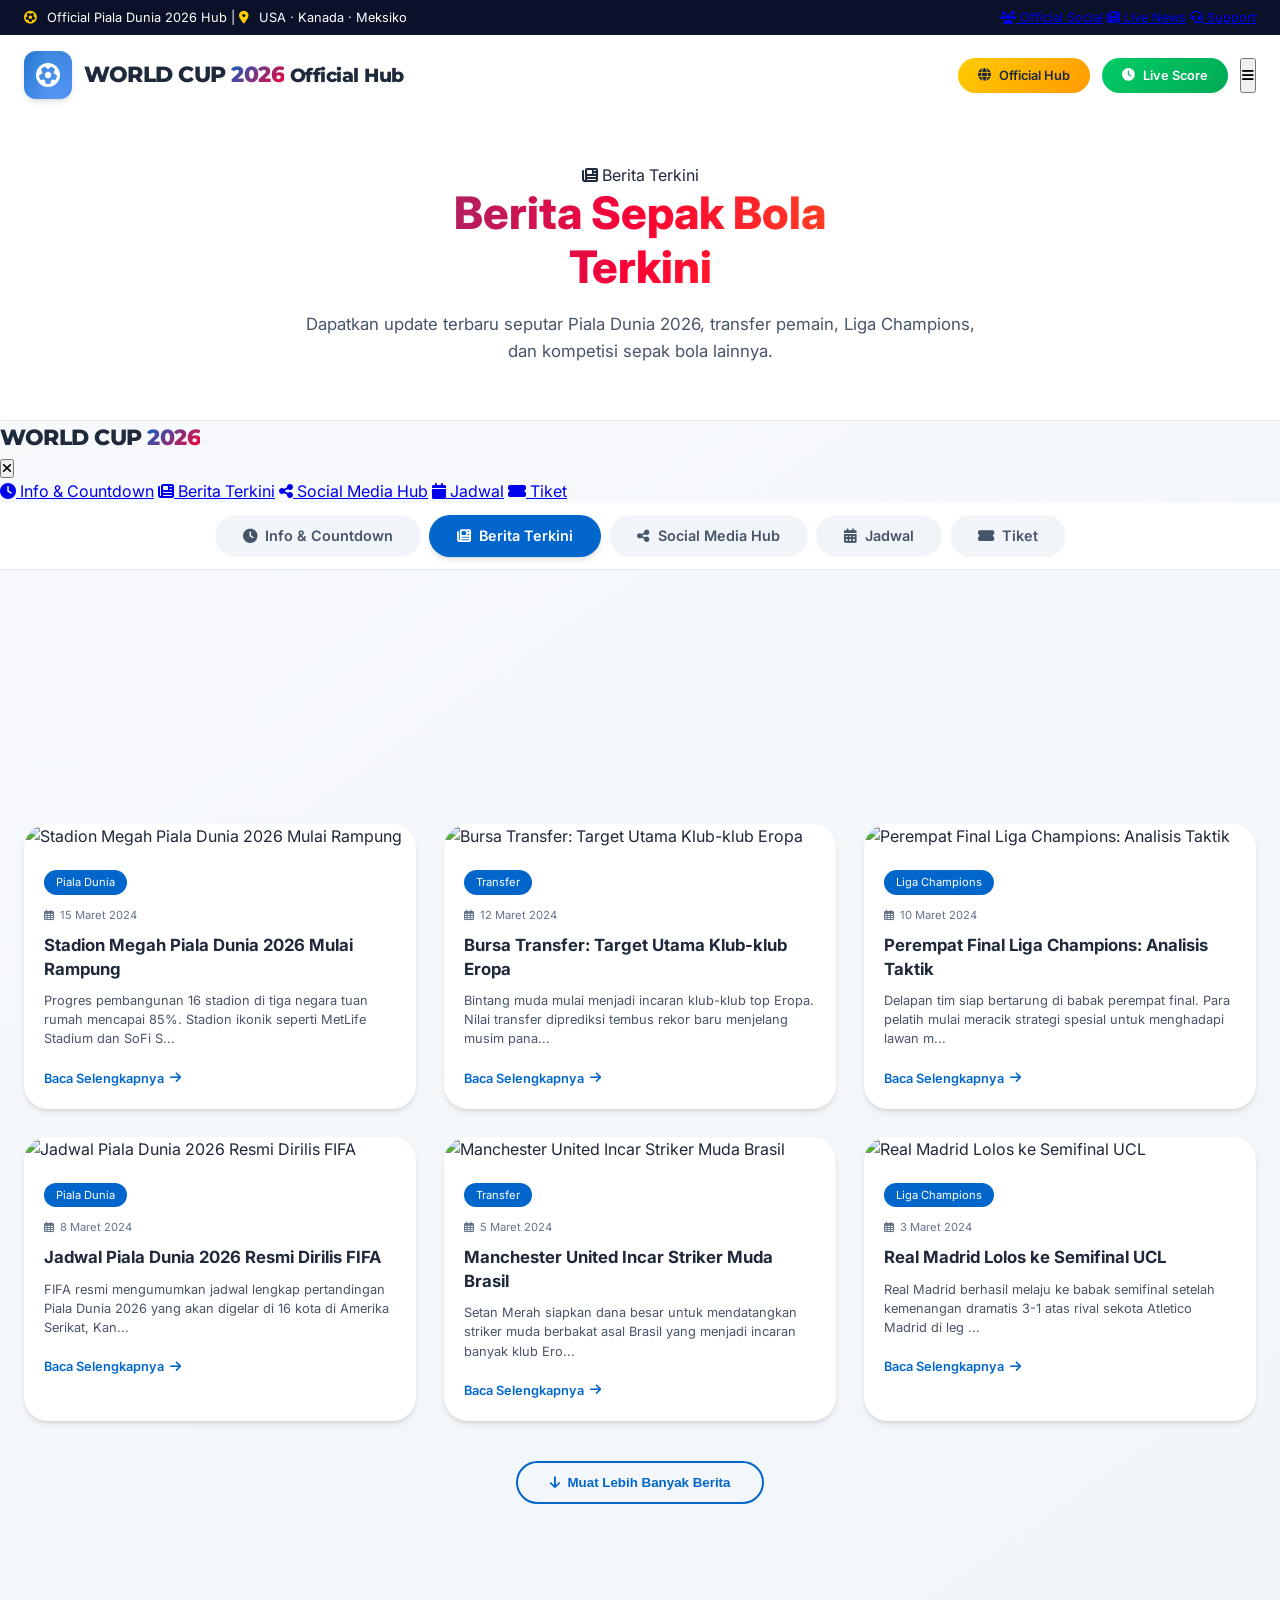
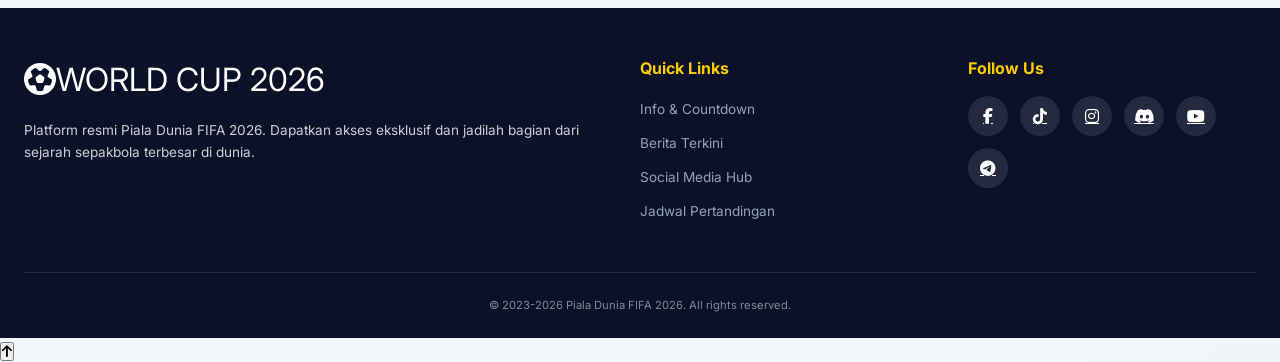
==== commit 2b72938d: "Update berita.html" ====
--- a/berita.html
+++ b/berita.html
@@ -6,18 +6,32 @@
     <title>Piala Dunia 2026 | Berita Sepak Bola Terkini</title>
     <meta name="description" content="Berita sepak bola terkini seputar Piala Dunia 2026, transfer pemain, Liga Champions, dan UEFA EURO">
     <link rel="stylesheet" href="https://cdnjs.cloudflare.com/ajax/libs/font-awesome/6.4.0/css/all.min.css">
-    <link href="https://fonts.googleapis.com/css2?family=Inter:opsz,wght@14..32,300;14..32,400;14..32,500;14..32,600;14..32,700;14..32,800&family=Montserrat:wght@700;800;900&display=swap" rel="stylesheet">
+    <link href="https://fonts.googleapis.com/css2?family=Inter:opsz,wght@14..32,300;14..32,400;14..32,500;14..32,600;14..32,700;14..32,800;14..32,900&family=Montserrat:wght@700;800;900&display=swap" rel="stylesheet">
+    <link href="https://unpkg.com/aos@2.3.1/dist/aos.css" rel="stylesheet">
     <link rel="stylesheet" href="style.css">
 </head>
 <body>
 
+    <div class="preloader" id="preloader">
+        <div class="loader">
+            <div class="loader-ball"></div>
+            <div class="loader-ball"></div>
+            <div class="loader-ball"></div>
+        </div>
+    </div>
+
     <div class="top-bar">
         <div class="container">
             <div class="top-bar-content">
-                <span><i class="fas fa-futbol"></i> Official Piala Dunia 2026 Hub</span>
-                <div class="top-links">
+                <div class="top-bar-left">
+                    <span><i class="fas fa-futbol"></i> Official Piala Dunia 2026 Hub</span>
+                    <span class="separator">|</span>
+                    <span><i class="fas fa-map-marker-alt"></i> USA · Kanada · Meksiko</span>
+                </div>
+                <div class="top-bar-right">
                     <a href="https://pialadunia.info/" target="_blank"><i class="fas fa-users"></i> Official Social</a>
                     <a href="https://livescoreq.com/" target="_blank"><i class="fas fa-newspaper"></i> Live News</a>
+                    <a href="#"><i class="fas fa-headset"></i> Support</a>
                 </div>
             </div>
         </div>
@@ -27,20 +41,45 @@
         <div class="container">
             <div class="header-inner">
                 <div class="logo">
-                    <div class="logo-icon"><i class="fas fa-futbol"></i></div>
-                    <div class="logo-text">WORLD CUP <span>2026</span></div>
+                    <div class="logo-icon">
+                        <i class="fas fa-futbol"></i>
+                        <div class="logo-glow"></div>
+                    </div>
+                    <div class="logo-text">
+                        WORLD CUP <span>2026</span>
+                        <small>Official Hub</small>
+                    </div>
                 </div>
                 <div class="header-buttons">
                     <a href="https://pialadunia.info/" target="_blank" class="btn-gold"><i class="fas fa-globe"></i> Official Hub</a>
                     <a href="https://livescoreq.com/" target="_blank" class="btn-green"><i class="fas fa-clock"></i> Live Score</a>
+                    <button class="menu-toggle" id="menuToggle"><i class="fas fa-bars"></i></button>
                 </div>
             </div>
             <div class="hero">
+                <div class="hero-badge">
+                    <span class="badge"><i class="fas fa-newspaper"></i> Berita Terkini</span>
+                </div>
                 <h1>Berita Sepak Bola <br>Terkini</h1>
                 <p>Dapatkan update terbaru seputar Piala Dunia 2026, transfer pemain, Liga Champions, dan kompetisi sepak bola lainnya.</p>
             </div>
         </div>
     </header>
+
+    <div class="mobile-nav" id="mobileNav">
+        <div class="mobile-nav-header">
+            <div class="logo-text">WORLD CUP <span>2026</span></div>
+            <button class="close-menu" id="closeMenu"><i class="fas fa-times"></i></button>
+        </div>
+        <div class="mobile-nav-links">
+            <a href="index.html" class="mobile-link"><i class="fas fa-clock"></i> Info & Countdown</a>
+            <a href="berita.html" class="mobile-link active"><i class="fas fa-newspaper"></i> Berita Terkini</a>
+            <a href="social.html" class="mobile-link"><i class="fas fa-share-alt"></i> Social Media Hub</a>
+            <a href="#" class="mobile-link"><i class="fas fa-calendar"></i> Jadwal</a>
+            <a href="#" class="mobile-link"><i class="fas fa-ticket-alt"></i> Tiket</a>
+        </div>
+    </div>
+    <div class="overlay" id="overlay"></div>
 
     <nav class="nav-tabs">
         <div class="container">
@@ -48,16 +87,19 @@
                 <a href="index.html" class="tab"><i class="fas fa-clock"></i><span>Info & Countdown</span></a>
                 <a href="berita.html" class="tab active"><i class="fas fa-newspaper"></i><span>Berita Terkini</span></a>
                 <a href="social.html" class="tab"><i class="fas fa-share-alt"></i><span>Social Media Hub</span></a>
+                <a href="#" class="tab"><i class="fas fa-calendar-alt"></i><span>Jadwal</span></a>
+                <a href="#" class="tab"><i class="fas fa-ticket-alt"></i><span>Tiket</span></a>
             </div>
         </div>
     </nav>
 
     <main class="main">
         <div class="container">
-            <div class="news-header">
+            <div class="news-header" data-aos="fade-up">
                 <div class="section-header">
-                    <h2 class="section-title">🔥 Berita Terbaru</h2>
-                    <p class="section-subtitle">Update terkini dari dunia sepakbola</p>
+                    <span class="section-tag">Update Terkini</span>
+                    <h2 class="section-title">🔥 Berita Sepak Bola Terbaru</h2>
+                    <p class="section-subtitle">Informasi terkini seputar dunia sepakbola dari berbagai sumber terpercaya</p>
                 </div>
                 <div class="filter-container">
                     <button class="filter-btn active" data-filter="all">Semua Berita</button>
@@ -82,7 +124,7 @@
         <div class="container">
             <div class="footer-grid">
                 <div class="footer-brand">
-                    <div class="footer-logo">⚽</div>
+                    <div class="footer-logo"><i class="fas fa-futbol"></i><span>WORLD CUP <span>2026</span></span></div>
                     <p>Platform resmi Piala Dunia FIFA 2026. Dapatkan akses eksklusif dan jadilah bagian dari sejarah sepakbola terbesar di dunia.</p>
                 </div>
                 <div class="footer-links">
@@ -107,11 +149,14 @@
                 </div>
             </div>
             <div class="footer-bottom">
-                <div class="copyright">© 2023-2026 Piala Dunia FIFA 2026. All rights reserved. | Official Social Media & News Hub</div>
+                <div class="copyright">© 2023-2026 Piala Dunia FIFA 2026. All rights reserved.</div>
             </div>
         </div>
     </footer>
 
+    <button id="backToTop" class="back-to-top"><i class="fas fa-arrow-up"></i></button>
+
+    <script src="https://unpkg.com/aos@2.3.1/dist/aos.js"></script>
     <script src="script.js"></script>
 </body>
 </html>
--- a/style.css
+++ b/style.css
@@ -1,6 +1,6 @@
 /* ============================================
-   PIALA DUNIA 2026 - PREMIUM CSS
-   Modern | Clean | Fully Responsive
+   PIALA DUNIA 2026 - PREMIUM STYLESHEET
+   Modern Design | Fully Responsive | Mobile First
    ============================================ */
 
 :root {
@@ -8,25 +8,37 @@
     --primary-dark: #004999;
     --primary-light: #3B82F6;
     --secondary: #FF0033;
+    --secondary-dark: #CC002A;
     --gold: #FFCC00;
     --gold-dark: #FF9900;
     --green: #00CC66;
+    --green-dark: #00AA55;
     --dark: #0A1128;
+    --dark-2: #1A2A4A;
     --gray-50: #F8FAFC;
     --gray-100: #F1F5F9;
     --gray-200: #E2E8F0;
+    --gray-300: #CBD5E1;
+    --gray-400: #94A3B8;
+    --gray-500: #64748B;
     --gray-600: #475569;
     --gray-700: #334155;
     --gray-800: #1E293B;
+    --gray-900: #0F172A;
     --white: #FFFFFF;
-    --shadow-sm: 0 1px 2px 0 rgb(0 0 0 / 0.05);
+    --shadow-xs: 0 1px 2px 0 rgb(0 0 0 / 0.05);
+    --shadow-sm: 0 1px 3px 0 rgb(0 0 0 / 0.1), 0 1px 2px -1px rgb(0 0 0 / 0.1);
     --shadow-md: 0 4px 6px -1px rgb(0 0 0 / 0.1), 0 2px 4px -2px rgb(0 0 0 / 0.1);
     --shadow-lg: 0 10px 15px -3px rgb(0 0 0 / 0.1), 0 4px 6px -4px rgb(0 0 0 / 0.1);
     --shadow-xl: 0 20px 25px -5px rgb(0 0 0 / 0.1), 0 8px 10px -6px rgb(0 0 0 / 0.1);
-    --radius-sm: 12px;
-    --radius-md: 16px;
-    --radius-lg: 24px;
-    --radius-xl: 32px;
+    --shadow-2xl: 0 25px 50px -12px rgb(0 0 0 / 0.25);
+    --radius-xs: 4px;
+    --radius-sm: 8px;
+    --radius-md: 12px;
+    --radius-lg: 16px;
+    --radius-xl: 24px;
+    --radius-2xl: 32px;
+    --radius-full: 9999px;
 }
 
 * {
@@ -37,7 +49,7 @@
 
 body {
     font-family: 'Inter', sans-serif;
-    background: linear-gradient(135deg, #F8FAFC 0%, #EFF6FF 100%);
+    background: linear-gradient(145deg, var(--gray-50) 0%, var(--gray-100) 100%);
     color: var(--gray-800);
     line-height: 1.5;
     min-height: 100vh;
@@ -47,6 +59,45 @@
     max-width: 1280px;
     margin: 0 auto;
     padding: 0 24px;
+}
+
+/* ========== TOP BAR ========== */
+.top-bar {
+    background: var(--dark);
+    color: var(--white);
+    padding: 8px 0;
+    font-size: 0.8rem;
+}
+
+.top-bar-content {
+    display: flex;
+    justify-content: space-between;
+    align-items: center;
+    flex-wrap: wrap;
+    gap: 10px;
+}
+
+.top-bar-content span i {
+    margin-right: 6px;
+    color: var(--gold);
+}
+
+.top-links {
+    display: flex;
+    gap: 16px;
+}
+
+.top-links a {
+    color: var(--gray-300);
+    text-decoration: none;
+    transition: color 0.2s;
+    display: inline-flex;
+    align-items: center;
+    gap: 5px;
+}
+
+.top-links a:hover {
+    color: var(--gold);
 }
 
 /* ========== HEADER ========== */
@@ -55,11 +106,10 @@
     border-bottom: 1px solid var(--gray-200);
     position: sticky;
     top: 0;
-    z-index: 50;
-    box-shadow: var(--shadow-sm);
-}
-
-.header-row {
+    z-index: 100;
+}
+
+.header-inner {
     display: flex;
     justify-content: space-between;
     align-items: center;
@@ -75,21 +125,43 @@
 }
 
 .logo-icon {
-    width: 44px;
-    height: 44px;
+    width: 48px;
+    height: 48px;
     background: linear-gradient(135deg, var(--primary), var(--primary-light));
-    border-radius: var(--radius-sm);
+    border-radius: var(--radius-md);
     display: flex;
     align-items: center;
     justify-content: center;
     font-size: 24px;
+    color: var(--white);
     box-shadow: var(--shadow-md);
+    position: relative;
+    overflow: hidden;
+}
+
+.logo-icon::after {
+    content: '';
+    position: absolute;
+    top: -50%;
+    left: -50%;
+    width: 200%;
+    height: 200%;
+    background: linear-gradient(45deg, transparent, rgba(255,255,255,0.2), transparent);
+    transform: rotate(45deg);
+    animation: shine 3s infinite;
+}
+
+@keyframes shine {
+    0% { transform: rotate(45deg) translateX(-100%); }
+    100% { transform: rotate(45deg) translateX(100%); }
 }
 
 .logo-text {
+    font-family: 'Montserrat', sans-serif;
     font-weight: 800;
-    font-size: 1.35rem;
+    font-size: 1.4rem;
     letter-spacing: -0.5px;
+    color: var(--gray-800);
 }
 
 .logo-text span {
@@ -104,29 +176,29 @@
     gap: 12px;
 }
 
-.btn-outline {
+.btn-gold, .btn-green {
     padding: 8px 20px;
-    border-radius: 40px;
+    border-radius: var(--radius-full);
     font-weight: 600;
     font-size: 0.8rem;
     text-decoration: none;
     transition: all 0.2s;
     display: inline-flex;
     align-items: center;
-    gap: 6px;
-}
-
-.btn-outline.gold {
+    gap: 8px;
+}
+
+.btn-gold {
     background: linear-gradient(135deg, var(--gold), var(--gold-dark));
     color: var(--gray-800);
 }
 
-.btn-outline.green {
-    background: linear-gradient(135deg, var(--green), #00AA55);
+.btn-green {
+    background: linear-gradient(135deg, var(--green), var(--green-dark));
     color: var(--white);
 }
 
-.btn-outline:hover {
+.btn-gold:hover, .btn-green:hover {
     transform: translateY(-2px);
     box-shadow: var(--shadow-md);
 }
@@ -155,13 +227,13 @@
     line-height: 1.6;
 }
 
-/* ========== NAVIGATION ========== */
-.nav {
+/* ========== NAVIGATION TABS ========== */
+.nav-tabs {
     background: var(--white);
     border-bottom: 1px solid var(--gray-200);
 }
 
-.nav-wrapper {
+.tabs-wrapper {
     display: flex;
     justify-content: center;
     gap: 8px;
@@ -169,23 +241,26 @@
     flex-wrap: wrap;
 }
 
-.nav-link {
-    padding: 10px 24px;
-    border-radius: 40px;
+.tab {
+    padding: 10px 28px;
+    border-radius: var(--radius-full);
     text-decoration: none;
     font-weight: 600;
     font-size: 0.9rem;
     color: var(--gray-600);
     transition: all 0.2s;
     background: var(--gray-100);
-}
-
-.nav-link:hover {
+    display: inline-flex;
+    align-items: center;
+    gap: 8px;
+}
+
+.tab:hover {
     background: var(--gray-200);
     color: var(--primary);
 }
 
-.nav-link.active {
+.tab.active {
     background: var(--primary);
     color: var(--white);
     box-shadow: var(--shadow-md);
@@ -193,67 +268,110 @@
 
 /* ========== MAIN CONTENT ========== */
 .main {
-    padding: 40px 0 60px;
-}
-
-.section {
+    padding: 48px 0 64px;
+}
+
+.section-header {
+    text-align: center;
     margin-bottom: 40px;
 }
 
 .section-title {
-    font-size: clamp(1.3rem, 3vw, 1.6rem);
-    font-weight: 700;
-    margin-bottom: 24px;
-    display: flex;
-    align-items: center;
-    gap: 8px;
-}
-
-/* ========== COUNTDOWN ========== */
-.countdown-card {
-    background: linear-gradient(135deg, var(--dark), #1A2A4A);
-    border-radius: var(--radius-xl);
-    padding: 40px 32px;
+    font-size: clamp(1.5rem, 4vw, 2rem);
+    font-weight: 800;
+    color: var(--gray-800);
+    margin-bottom: 8px;
+}
+
+.section-subtitle {
+    font-size: 0.95rem;
+    color: var(--gray-500);
+}
+
+/* ========== COUNTDOWN HERO ========== */
+.countdown-hero {
+    margin-bottom: 48px;
+}
+
+.countdown-wrapper {
+    background: linear-gradient(135deg, var(--dark), var(--dark-2));
+    border-radius: var(--radius-2xl);
+    padding: 48px 32px;
     text-align: center;
     color: var(--white);
-}
-
-.countdown-card h2 {
-    font-size: clamp(1.3rem, 3vw, 1.8rem);
+    position: relative;
+    overflow: hidden;
+}
+
+.countdown-wrapper::before {
+    content: '';
+    position: absolute;
+    top: -30%;
+    right: -10%;
+    width: 300px;
+    height: 300px;
+    background: radial-gradient(circle, rgba(0,102,204,0.15), transparent);
+    border-radius: 50%;
+}
+
+.countdown-wrapper h2 {
+    font-size: clamp(1.4rem, 4vw, 1.8rem);
     margin-bottom: 16px;
-}
-
-.kickoff-badge {
-    display: inline-block;
-    background: rgba(255,255,255,0.12);
-    padding: 6px 20px;
-    border-radius: 40px;
-    font-size: 0.85rem;
+    position: relative;
+    z-index: 1;
+}
+
+.kickoff-info {
+    display: flex;
+    justify-content: center;
+    gap: 16px;
     margin-bottom: 32px;
-}
-
-.countdown-grid {
+    flex-wrap: wrap;
+    position: relative;
+    z-index: 1;
+}
+
+.kickoff-badge, .location-badge {
+    display: inline-flex;
+    align-items: center;
+    gap: 8px;
+    background: rgba(255,255,255,0.1);
+    padding: 6px 16px;
+    border-radius: var(--radius-full);
+    font-size: 0.8rem;
+}
+
+.countdown-container {
     display: flex;
     justify-content: center;
     gap: 20px;
     margin-bottom: 32px;
     flex-wrap: wrap;
-}
-
-.countdown-item {
+    position: relative;
+    z-index: 1;
+}
+
+.countdown-box {
     background: rgba(255,255,255,0.1);
     backdrop-filter: blur(8px);
-    border-radius: var(--radius-md);
-    padding: 16px 24px;
-    min-width: 90px;
+    border-radius: var(--radius-xl);
+    padding: 20px 28px;
+    min-width: 100px;
     text-align: center;
+    transition: all 0.2s;
+}
+
+.countdown-box:hover {
+    transform: translateY(-5px);
+    background: rgba(255,255,255,0.2);
 }
 
 .countdown-number {
-    font-size: clamp(1.8rem, 4vw, 2.2rem);
+    font-size: clamp(2rem, 5vw, 2.5rem);
     font-weight: 800;
     display: block;
     line-height: 1;
+    font-family: 'Montserrat', sans-serif;
 }
 
 .countdown-label {
@@ -263,140 +381,233 @@
     letter-spacing: 1px;
 }
 
-.btn-primary {
+.countdown-actions {
+    display: flex;
+    justify-content: center;
+    gap: 16px;
+    flex-wrap: wrap;
+    position: relative;
+    z-index: 1;
+}
+
+.btn-primary, .btn-secondary {
     display: inline-flex;
     align-items: center;
     gap: 8px;
-    background: linear-gradient(135deg, var(--gold), var(--gold-dark));
-    color: var(--gray-800);
     padding: 12px 28px;
-    border-radius: 50px;
+    border-radius: var(--radius-full);
     font-weight: 700;
     text-decoration: none;
     transition: all 0.2s;
 }
 
-.btn-primary:hover {
+.btn-primary {
+    background: linear-gradient(135deg, var(--gold), var(--gold-dark));
+    color: var(--gray-800);
+}
+
+.btn-secondary {
+    background: rgba(255,255,255,0.15);
+    color: var(--white);
+    border: 1px solid rgba(255,255,255,0.3);
+}
+
+.btn-primary:hover, .btn-secondary:hover {
     transform: translateY(-3px);
     box-shadow: var(--shadow-lg);
 }
 
-/* ========== HOSTS ========== */
+/* ========== HOSTS SECTION ========== */
+.hosts-section {
+    margin-bottom: 48px;
+}
+
 .hosts-grid {
     display: grid;
     grid-template-columns: repeat(3, 1fr);
-    gap: 24px;
+    gap: 28px;
 }
 
 .host-card {
     background: var(--white);
-    border-radius: var(--radius-lg);
-    padding: 24px;
-    text-align: center;
+    border-radius: var(--radius-xl);
+    overflow: hidden;
     box-shadow: var(--shadow-md);
-    transition: all 0.2s;
+    transition: all 0.3s;
 }
 
 .host-card:hover {
-    transform: translateY(-6px);
+    transform: translateY(-8px);
     box-shadow: var(--shadow-xl);
 }
 
 .host-flag {
-    width: 100px;
-    height: 70px;
-    margin: 0 auto 16px;
-    border-radius: var(--radius-sm);
+    height: 160px;
     overflow: hidden;
-    box-shadow: var(--shadow-sm);
 }
 
 .host-flag img {
     width: 100%;
     height: 100%;
     object-fit: cover;
-}
-
-.host-card h3 {
-    font-size: 1.1rem;
+    transition: transform 0.3s;
+}
+
+.host-card:hover .host-flag img {
+    transform: scale(1.05);
+}
+
+.host-info {
+    padding: 20px;
+    text-align: center;
+}
+
+.host-info h3 {
+    font-size: 1.2rem;
     margin-bottom: 4px;
 }
 
-.host-card p {
-    font-size: 0.8rem;
+.host-info p {
+    font-size: 0.85rem;
+    color: var(--gray-500);
+    margin-bottom: 12px;
+}
+
+.host-stats {
+    display: flex;
+    justify-content: center;
+    gap: 16px;
+}
+
+.host-stats span {
+    font-size: 0.75rem;
     color: var(--gray-600);
-}
-
-/* ========== FACTS ========== */
+    display: inline-flex;
+    align-items: center;
+    gap: 4px;
+}
+
+/* ========== FACTS SECTION ========== */
+.facts-section {
+    margin-bottom: 48px;
+}
+
 .facts-grid {
     display: grid;
-    grid-template-columns: repeat(4, 1fr);
+    grid-template-columns: repeat(6, 1fr);
     gap: 20px;
 }
 
 .fact-card {
     background: var(--white);
     border-radius: var(--radius-lg);
-    padding: 24px 20px;
+    padding: 24px 16px;
     text-align: center;
     box-shadow: var(--shadow-md);
     transition: all 0.2s;
 }
 
 .fact-card:hover {
-    transform: translateY(-4px);
-    box-shadow: var(--shadow-xl);
-}
-
-.fact-card i {
+    transform: translateY(-5px);
+    box-shadow: var(--shadow-lg);
+}
+
+.fact-icon {
     font-size: 2rem;
     color: var(--primary);
     margin-bottom: 12px;
 }
 
-.fact-number {
+.fact-value {
     font-size: 1.8rem;
     font-weight: 800;
     color: var(--gray-800);
 }
 
-.fact-text {
+.fact-label {
     font-size: 0.8rem;
-    color: var(--gray-600);
+    font-weight: 600;
+    color: var(--gray-700);
+    margin-top: 4px;
+}
+
+.fact-desc {
+    font-size: 0.7rem;
+    color: var(--gray-500);
+    margin-top: 4px;
+}
+
+/* ========== STADIUMS SECTION ========== */
+.stadiums-section {
+    margin-bottom: 48px;
+}
+
+.stadiums-grid {
+    display: grid;
+    grid-template-columns: repeat(3, 1fr);
+    gap: 28px;
+}
+
+.stadium-card {
+    background: var(--white);
+    border-radius: var(--radius-xl);
+    overflow: hidden;
+    box-shadow: var(--shadow-md);
+    transition: all 0.3s;
+}
+
+.stadium-card:hover {
+    transform: translateY(-6px);
+    box-shadow: var(--shadow-xl);
+}
+
+.stadium-card img {
+    width: 100%;
+    height: 200px;
+    object-fit: cover;
+}
+
+.stadium-card h4 {
+    font-size: 1.1rem;
+    padding: 16px 16px 4px;
+}
+
+.stadium-card p {
+    font-size: 0.8rem;
+    color: var(--gray-500);
+    padding: 0 16px 16px;
 }
 
 /* ========== NEWS PAGE ========== */
 .news-header {
-    display: flex;
-    justify-content: space-between;
-    align-items: center;
+    margin-bottom: 32px;
+}
+
+.filter-container {
+    display: flex;
+    justify-content: center;
+    gap: 12px;
     flex-wrap: wrap;
-    gap: 16px;
-    margin-bottom: 28px;
-}
-
-.filter-chips {
-    display: flex;
-    gap: 10px;
-    flex-wrap: wrap;
-}
-
-.chip {
+    margin-top: 24px;
+}
+
+.filter-btn {
     background: var(--gray-100);
     border: none;
     padding: 8px 20px;
-    border-radius: 40px;
+    border-radius: var(--radius-full);
     font-weight: 600;
-    font-size: 0.8rem;
+    font-size: 0.85rem;
     cursor: pointer;
     transition: all 0.2s;
-}
-
-.chip:hover {
+    color: var(--gray-700);
+}
+
+.filter-btn:hover {
     background: var(--gray-200);
 }
 
-.chip.active {
+.filter-btn.active {
     background: var(--primary);
     color: var(--white);
 }
@@ -410,10 +621,10 @@
 
 .news-card {
     background: var(--white);
-    border-radius: var(--radius-lg);
+    border-radius: var(--radius-xl);
     overflow: hidden;
     box-shadow: var(--shadow-md);
-    transition: all 0.2s;
+    transition: all 0.3s;
 }
 
 .news-card:hover {
@@ -437,17 +648,17 @@
     color: var(--white);
     font-size: 0.7rem;
     padding: 4px 12px;
-    border-radius: 20px;
-    margin-bottom: 10px;
+    border-radius: var(--radius-full);
+    margin-bottom: 12px;
 }
 
 .news-date {
     font-size: 0.7rem;
-    color: var(--gray-600);
+    color: var(--gray-500);
     margin-bottom: 10px;
     display: flex;
     align-items: center;
-    gap: 5px;
+    gap: 6px;
 }
 
 .news-card h3 {
@@ -472,22 +683,23 @@
     display: inline-flex;
     align-items: center;
     gap: 6px;
+    transition: all 0.2s;
 }
 
 .read-more:hover {
     gap: 10px;
 }
 
-.load-more {
+.load-more-container {
     text-align: center;
 }
 
-.btn-load-more {
+.load-more-btn {
     background: transparent;
     border: 2px solid var(--primary);
     color: var(--primary);
-    padding: 10px 28px;
-    border-radius: 50px;
+    padding: 12px 32px;
+    border-radius: var(--radius-full);
     font-weight: 700;
     cursor: pointer;
     transition: all 0.2s;
@@ -496,157 +708,240 @@
     gap: 8px;
 }
 
-.btn-load-more:hover {
+.load-more-btn:hover {
     background: var(--primary);
     color: var(--white);
 }
 
 /* ========== SOCIAL PAGE ========== */
+.featured-section {
+    margin-bottom: 48px;
+}
+
 .featured-grid {
     display: grid;
     grid-template-columns: repeat(2, 1fr);
-    gap: 16px;
-    margin-bottom: 40px;
+    gap: 20px;
 }
 
 .featured-card {
     display: flex;
     align-items: center;
-    gap: 16px;
-    background: var(--gray-100);
+    gap: 20px;
+    background: var(--white);
     padding: 20px;
+    border-radius: var(--radius-xl);
+    text-decoration: none;
+    transition: all 0.3s;
+    box-shadow: var(--shadow-md);
+}
+
+.featured-card:hover {
+    transform: translateX(8px);
+    box-shadow: var(--shadow-lg);
+}
+
+.featured-icon {
+    width: 60px;
+    height: 60px;
     border-radius: var(--radius-lg);
-    text-decoration: none;
-    transition: all 0.2s;
-}
-
-.featured-card:hover {
-    transform: translateX(6px);
-    background: var(--gray-200);
-}
-
-.featured-card i:first-child {
-    font-size: 2rem;
-}
-
-.featured-card div {
+    display: flex;
+    align-items: center;
+    justify-content: center;
+    font-size: 1.8rem;
+}
+
+.featured-card.fb .featured-icon { background: #1877F2; color: white; }
+.featured-card.ig .featured-icon { background: linear-gradient(45deg, #F09433, #DC2743); color: white; }
+.featured-card.tt .featured-icon { background: #000; color: white; }
+.featured-card.tg .featured-icon { background: #0088CC; color: white; }
+
+.featured-content {
     flex: 1;
 }
 
-.featured-card h3 {
-    font-size: 1rem;
+.featured-content h3 {
+    font-size: 1.1rem;
     color: var(--gray-800);
-}
-
-.featured-card p {
-    font-size: 0.75rem;
-    color: var(--gray-600);
-}
-
-.featured-card i:last-child {
+    margin-bottom: 4px;
+}
+
+.featured-content p {
+    font-size: 0.8rem;
+    color: var(--gray-500);
+}
+
+.featured-stats {
+    font-size: 0.7rem;
+    color: var(--gray-400);
+    display: inline-flex;
+    align-items: center;
+    gap: 4px;
+    margin-top: 6px;
+}
+
+.featured-arrow {
     color: var(--gray-400);
     font-size: 1rem;
-}
-
-.featured-card.fb i:first-child { color: #1877F2; }
-.featured-card.ig i:first-child { color: #E4405F; }
-.featured-card.tt i:first-child { color: #000; }
-.featured-card.tg i:first-child { color: #0088CC; }
-
-.social-grid {
+    transition: all 0.2s;
+}
+
+.featured-card:hover .featured-arrow {
+    transform: translateX(4px);
+    color: var(--primary);
+}
+
+.platforms-section {
+    margin-bottom: 48px;
+}
+
+.platforms-grid {
     display: grid;
     grid-template-columns: repeat(3, 1fr);
     gap: 24px;
 }
 
-.social-card {
+.platform-card {
     background: var(--white);
-    border-radius: var(--radius-lg);
-    padding: 24px;
+    border-radius: var(--radius-xl);
+    padding: 28px 20px;
     text-align: center;
     box-shadow: var(--shadow-md);
-    transition: all 0.2s;
-}
-
-.social-card:hover {
+    transition: all 0.3s;
+}
+
+.platform-card:hover {
     transform: translateY(-6px);
     box-shadow: var(--shadow-xl);
 }
 
-.social-icon-bg {
+.platform-icon {
     width: 70px;
     height: 70px;
     margin: 0 auto 16px;
-    border-radius: var(--radius-md);
+    border-radius: var(--radius-lg);
     display: flex;
     align-items: center;
     justify-content: center;
     font-size: 1.8rem;
-    color: var(--white);
-}
-
-.social-icon-bg.fb { background: #1877F2; }
-.social-icon-bg.ig { background: linear-gradient(45deg, #F09433, #DC2743); }
-.social-icon-bg.tt { background: #000; }
-.social-icon-bg.dc { background: #5865F2; }
-.social-icon-bg.yt { background: #FF0000; }
-.social-icon-bg.tg { background: #0088CC; }
-
-.social-card h4 {
+    color: white;
+}
+
+.platform-icon.fb { background: #1877F2; }
+.platform-icon.ig { background: linear-gradient(45deg, #F09433, #DC2743); }
+.platform-icon.tt { background: #000; }
+.platform-icon.dc { background: #5865F2; }
+.platform-icon.yt { background: #FF0000; }
+.platform-icon.tg { background: #0088CC; }
+
+.platform-card h4 {
     font-size: 1.1rem;
     margin-bottom: 8px;
 }
 
-.social-card p {
+.platform-card p {
     font-size: 0.8rem;
-    color: var(--gray-600);
+    color: var(--gray-500);
     margin-bottom: 16px;
 }
 
-.social-btn {
+.platform-btn {
     display: inline-block;
     background: var(--gray-100);
     padding: 8px 20px;
-    border-radius: 40px;
+    border-radius: var(--radius-full);
     text-decoration: none;
     font-weight: 600;
     font-size: 0.8rem;
-    color: var(--gray-800);
+    color: var(--gray-700);
     transition: all 0.2s;
 }
 
-.social-btn:hover {
+.platform-btn:hover {
     background: var(--primary);
     color: var(--white);
+}
+
+/* Stats Section */
+.stats-section {
+    margin-bottom: 48px;
+}
+
+.stats-wrapper {
+    display: grid;
+    grid-template-columns: repeat(4, 1fr);
+    gap: 20px;
+    background: linear-gradient(135deg, var(--dark), var(--dark-2));
+    border-radius: var(--radius-xl);
+    padding: 32px 24px;
+    text-align: center;
+}
+
+.stat-number {
+    font-size: 2rem;
+    font-weight: 800;
+    color: var(--gold);
+}
+
+.stat-label {
+    font-size: 0.8rem;
+    color: var(--gray-300);
 }
 
 /* ========== FOOTER ========== */
 .footer {
     background: var(--dark);
     color: var(--white);
-    padding: 48px 0 32px;
-    text-align: center;
+    padding: 48px 0 24px;
     margin-top: 40px;
 }
 
-.footer-logo {
-    font-size: 2rem;
-    margin-bottom: 16px;
-}
-
-.footer-text {
-    max-width: 550px;
-    margin: 0 auto 24px;
+.footer-grid {
+    display: grid;
+    grid-template-columns: 2fr 1fr 1fr;
+    gap: 40px;
+    margin-bottom: 40px;
+}
+
+.footer-brand p {
     font-size: 0.85rem;
     opacity: 0.8;
     line-height: 1.6;
-}
-
-.footer-social {
-    display: flex;
-    justify-content: center;
-    gap: 16px;
-    margin-bottom: 24px;
+    margin-top: 16px;
+}
+
+.footer-logo {
+    font-size: 2rem;
+}
+
+.footer-links h4, .footer-social h4 {
+    font-size: 1rem;
+    margin-bottom: 16px;
+    color: var(--gold);
+}
+
+.footer-links ul {
+    list-style: none;
+}
+
+.footer-links li {
+    margin-bottom: 10px;
+}
+
+.footer-links a {
+    color: var(--gray-400);
+    text-decoration: none;
+    font-size: 0.85rem;
+    transition: color 0.2s;
+}
+
+.footer-links a:hover {
+    color: var(--gold);
+}
+
+.social-icons {
+    display: flex;
+    gap: 12px;
     flex-wrap: wrap;
 }
 
@@ -654,7 +949,7 @@
     width: 40px;
     height: 40px;
     background: rgba(255,255,255,0.1);
-    border-radius: 50%;
+    border-radius: var(--radius-full);
     display: flex;
     align-items: center;
     justify-content: center;
@@ -664,7 +959,19 @@
 
 .social-icon:hover {
     transform: translateY(-3px);
-    background: var(--primary);
+}
+
+.social-icon.fb:hover { background: #1877F2; }
+.social-icon.tt:hover { background: #000; }
+.social-icon.ig:hover { background: #E4405F; }
+.social-icon.dc:hover { background: #5865F2; }
+.social-icon.yt:hover { background: #FF0000; }
+.social-icon.tg:hover { background: #0088CC; }
+
+.footer-bottom {
+    text-align: center;
+    padding-top: 24px;
+    border-top: 1px solid rgba(255,255,255,0.1);
 }
 
 .copyright {
@@ -672,80 +979,75 @@
     opacity: 0.5;
 }
 
-/* ========== RESPONSIVE ========== */
+/* ========== RESPONSIVE BREAKPOINTS ========== */
 @media (max-width: 1024px) {
+    .facts-grid {
+        grid-template-columns: repeat(3, 1fr);
+    }
+    
+    .stats-wrapper {
+        grid-template-columns: repeat(2, 1fr);
+        gap: 24px;
+    }
+}
+
+@media (max-width: 768px) {
     .container {
         padding: 0 20px;
     }
     
-    .news-grid {
+    .hosts-grid, .stadiums-grid, .news-grid, .platforms-grid {
+        grid-template-columns: 1fr;
+        gap: 20px;
+    }
+    
+    .facts-grid {
         grid-template-columns: repeat(2, 1fr);
-        gap: 20px;
-    }
-    
-    .social-grid {
-        grid-template-columns: repeat(2, 1fr);
-        gap: 20px;
-    }
-}
-
-@media (max-width: 768px) {
-    .header-row {
-        flex-direction: column;
+    }
+    
+    .featured-grid {
+        grid-template-columns: 1fr;
+    }
+    
+    .footer-grid {
+        grid-template-columns: 1fr;
+        gap: 30px;
         text-align: center;
     }
     
-    .hero {
-        padding: 32px 0 40px;
-    }
-    
-    .nav-wrapper {
+    .social-icons {
+        justify-content: center;
+    }
+    
+    .countdown-container {
+        gap: 12px;
+    }
+    
+    .countdown-box {
+        padding: 12px 16px;
+        min-width: 70px;
+    }
+    
+    .countdown-number {
+        font-size: 1.3rem;
+    }
+    
+    .tabs-wrapper {
         gap: 6px;
     }
     
-    .nav-link {
+    .tab {
         padding: 8px 16px;
         font-size: 0.8rem;
     }
     
-    .countdown-grid {
-        gap: 12px;
-    }
-    
-    .countdown-item {
-        padding: 12px 16px;
-        min-width: 70px;
-    }
-    
-    .countdown-number {
-        font-size: 1.3rem;
-    }
-    
-    .hosts-grid {
-        grid-template-columns: 1fr;
-        gap: 16px;
-    }
-    
-    .facts-grid {
-        grid-template-columns: repeat(2, 1fr);
-        gap: 16px;
-    }
-    
-    .news-grid {
-        grid-template-columns: 1fr;
-    }
-    
-    .social-grid {
-        grid-template-columns: 1fr;
-    }
-    
-    .featured-grid {
-        grid-template-columns: 1fr;
-    }
-    
-    .news-header {
-        flex-direction: column;
-        align-items: flex-start;
+    .tab span {
+        display: none;
+    }
+    
+    .tab i {
+        font-size: 1.1rem;
+        margin: 0;
     }
 }
 
@@ -754,11 +1056,11 @@
         padding: 0 16px;
     }
     
-    .countdown-card {
-        padding: 28px 20px;
-    }
-    
-    .countdown-item {
+    .countdown-wrapper {
+        padding: 32px 20px;
+    }
+    
+    .countdown-box {
         min-width: 60px;
         padding: 10px 12px;
     }
@@ -768,19 +1070,39 @@
     }
     
     .countdown-label {
-        font-size: 0.55rem;
+        font-size: 0.5rem;
     }
     
     .facts-grid {
         grid-template-columns: 1fr;
     }
     
+    .stats-wrapper {
+        grid-template-columns: 1fr;
+        gap: 16px;
+    }
+    
     .hero h1 {
         font-size: 1.5rem;
     }
     
     .hero p {
         font-size: 0.85rem;
+    }
+    
+    .kickoff-info {
+        flex-direction: column;
+        align-items: center;
+    }
+    
+    .countdown-actions {
+        flex-direction: column;
+        align-items: center;
+    }
+    
+    .btn-primary, .btn-secondary {
+        width: 100%;
+        justify-content: center;
     }
 }
 
@@ -796,11 +1118,12 @@
 
 /* ========== SCROLLBAR ========== */
 ::-webkit-scrollbar {
-    width: 8px;
+    width: 10px;
 }
 
 ::-webkit-scrollbar-track {
     background: var(--gray-200);
+    border-radius: 10px;
 }
 
 ::-webkit-scrollbar-thumb {
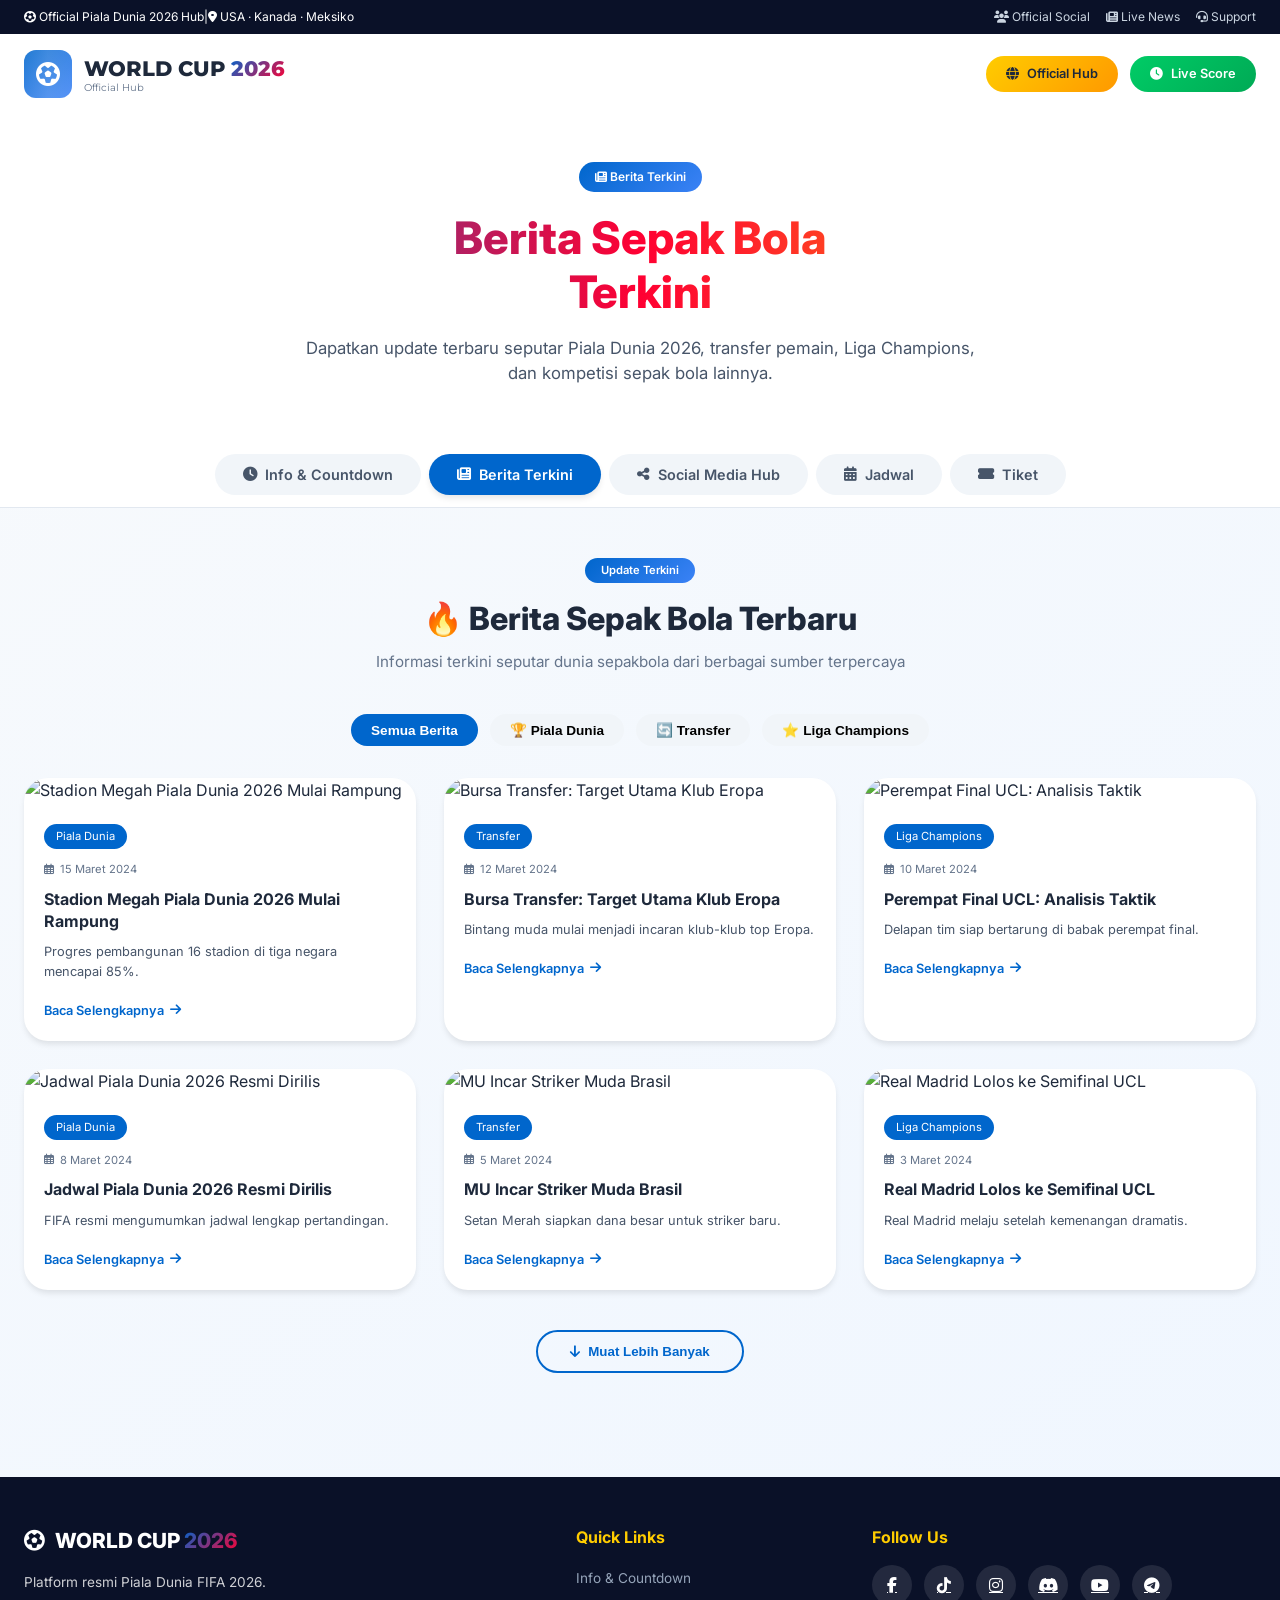
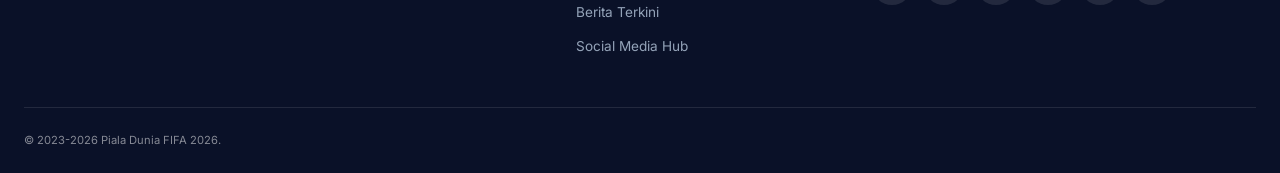
==== commit f0d83d48: "Update berita.html" ====
--- a/berita.html
+++ b/berita.html
@@ -4,7 +4,6 @@
     <meta charset="UTF-8">
     <meta name="viewport" content="width=device-width, initial-scale=1.0, maximum-scale=1.0, user-scalable=yes, viewport-fit=cover">
     <title>Piala Dunia 2026 | Berita Sepak Bola Terkini</title>
-    <meta name="description" content="Berita sepak bola terkini seputar Piala Dunia 2026, transfer pemain, Liga Champions, dan UEFA EURO">
     <link rel="stylesheet" href="https://cdnjs.cloudflare.com/ajax/libs/font-awesome/6.4.0/css/all.min.css">
     <link href="https://fonts.googleapis.com/css2?family=Inter:opsz,wght@14..32,300;14..32,400;14..32,500;14..32,600;14..32,700;14..32,800;14..32,900&family=Montserrat:wght@700;800;900&display=swap" rel="stylesheet">
     <link href="https://unpkg.com/aos@2.3.1/dist/aos.css" rel="stylesheet">
@@ -13,21 +12,13 @@
 <body>
 
     <div class="preloader" id="preloader">
-        <div class="loader">
-            <div class="loader-ball"></div>
-            <div class="loader-ball"></div>
-            <div class="loader-ball"></div>
-        </div>
+        <div class="loader"><div class="loader-ball"></div><div class="loader-ball"></div><div class="loader-ball"></div></div>
     </div>
 
     <div class="top-bar">
         <div class="container">
             <div class="top-bar-content">
-                <div class="top-bar-left">
-                    <span><i class="fas fa-futbol"></i> Official Piala Dunia 2026 Hub</span>
-                    <span class="separator">|</span>
-                    <span><i class="fas fa-map-marker-alt"></i> USA · Kanada · Meksiko</span>
-                </div>
+                <div class="top-bar-left"><span><i class="fas fa-futbol"></i> Official Piala Dunia 2026 Hub</span><span class="separator">|</span><span><i class="fas fa-map-marker-alt"></i> USA · Kanada · Meksiko</span></div>
                 <div class="top-bar-right">
                     <a href="https://pialadunia.info/" target="_blank"><i class="fas fa-users"></i> Official Social</a>
                     <a href="https://livescoreq.com/" target="_blank"><i class="fas fa-newspaper"></i> Live News</a>
@@ -40,16 +31,7 @@
     <header class="header">
         <div class="container">
             <div class="header-inner">
-                <div class="logo">
-                    <div class="logo-icon">
-                        <i class="fas fa-futbol"></i>
-                        <div class="logo-glow"></div>
-                    </div>
-                    <div class="logo-text">
-                        WORLD CUP <span>2026</span>
-                        <small>Official Hub</small>
-                    </div>
-                </div>
+                <div class="logo"><div class="logo-icon"><i class="fas fa-futbol"></i><div class="logo-glow"></div></div><div class="logo-text">WORLD CUP <span>2026</span><small>Official Hub</small></div></div>
                 <div class="header-buttons">
                     <a href="https://pialadunia.info/" target="_blank" class="btn-gold"><i class="fas fa-globe"></i> Official Hub</a>
                     <a href="https://livescoreq.com/" target="_blank" class="btn-green"><i class="fas fa-clock"></i> Live Score</a>
@@ -57,9 +39,7 @@
                 </div>
             </div>
             <div class="hero">
-                <div class="hero-badge">
-                    <span class="badge"><i class="fas fa-newspaper"></i> Berita Terkini</span>
-                </div>
+                <div class="hero-badge"><span class="badge"><i class="fas fa-newspaper"></i> Berita Terkini</span></div>
                 <h1>Berita Sepak Bola <br>Terkini</h1>
                 <p>Dapatkan update terbaru seputar Piala Dunia 2026, transfer pemain, Liga Champions, dan kompetisi sepak bola lainnya.</p>
             </div>
@@ -67,10 +47,7 @@
     </header>
 
     <div class="mobile-nav" id="mobileNav">
-        <div class="mobile-nav-header">
-            <div class="logo-text">WORLD CUP <span>2026</span></div>
-            <button class="close-menu" id="closeMenu"><i class="fas fa-times"></i></button>
-        </div>
+        <div class="mobile-nav-header"><div class="logo-text">WORLD CUP <span>2026</span></div><button class="close-menu" id="closeMenu"><i class="fas fa-times"></i></button></div>
         <div class="mobile-nav-links">
             <a href="index.html" class="mobile-link"><i class="fas fa-clock"></i> Info & Countdown</a>
             <a href="berita.html" class="mobile-link active"><i class="fas fa-newspaper"></i> Berita Terkini</a>
@@ -106,51 +83,28 @@
                     <button class="filter-btn" data-filter="piala-dunia">🏆 Piala Dunia</button>
                     <button class="filter-btn" data-filter="transfer">🔄 Transfer</button>
                     <button class="filter-btn" data-filter="ucl">⭐ Liga Champions</button>
-                    <button class="filter-btn" data-filter="euro">🏅 UEFA EURO</button>
                 </div>
             </div>
-
             <div class="news-grid" id="newsGrid"></div>
-
-            <div class="load-more-container" id="loadMoreContainer">
-                <button id="loadMoreBtn" class="load-more-btn">
-                    <i class="fas fa-arrow-down"></i> Muat Lebih Banyak Berita
-                </button>
-            </div>
+            <div class="load-more-container"><button id="loadMoreBtn" class="load-more-btn"><i class="fas fa-arrow-down"></i> Muat Lebih Banyak</button></div>
         </div>
     </main>
 
     <footer class="footer">
         <div class="container">
             <div class="footer-grid">
-                <div class="footer-brand">
-                    <div class="footer-logo"><i class="fas fa-futbol"></i><span>WORLD CUP <span>2026</span></span></div>
-                    <p>Platform resmi Piala Dunia FIFA 2026. Dapatkan akses eksklusif dan jadilah bagian dari sejarah sepakbola terbesar di dunia.</p>
-                </div>
-                <div class="footer-links">
-                    <h4>Quick Links</h4>
-                    <ul>
-                        <li><a href="index.html">Info & Countdown</a></li>
-                        <li><a href="berita.html">Berita Terkini</a></li>
-                        <li><a href="social.html">Social Media Hub</a></li>
-                        <li><a href="#">Jadwal Pertandingan</a></li>
-                    </ul>
-                </div>
-                <div class="footer-social">
-                    <h4>Follow Us</h4>
-                    <div class="social-icons">
-                        <a href="https://www.facebook.com/InfoBolaHarian2" target="_blank" class="social-icon fb"><i class="fab fa-facebook-f"></i></a>
-                        <a href="https://www.tiktok.com/@duniasepakbola.2" target="_blank" class="social-icon tt"><i class="fab fa-tiktok"></i></a>
-                        <a href="https://www.instagram.com/duniasepakbola.2/" target="_blank" class="social-icon ig"><i class="fab fa-instagram"></i></a>
-                        <a href="https://discord.gg/ys7ac44P" target="_blank" class="social-icon dc"><i class="fab fa-discord"></i></a>
-                        <a href="https://www.youtube.com/@DuniSepakBola.2" target="_blank" class="social-icon yt"><i class="fab fa-youtube"></i></a>
-                        <a href="https://t.me/DuniaSepakBola2" target="_blank" class="social-icon tg"><i class="fab fa-telegram"></i></a>
-                    </div>
-                </div>
+                <div class="footer-brand"><div class="footer-logo"><i class="fas fa-futbol"></i><span>WORLD CUP <span>2026</span></span></div><p>Platform resmi Piala Dunia FIFA 2026.</p></div>
+                <div class="footer-links"><h4>Quick Links</h4><ul><li><a href="index.html">Info & Countdown</a></li><li><a href="berita.html">Berita Terkini</a></li><li><a href="social.html">Social Media Hub</a></li></ul></div>
+                <div class="footer-social"><h4>Follow Us</h4><div class="social-icons">
+                    <a href="https://www.facebook.com/InfoBolaHarian2" target="_blank" class="social-icon fb"><i class="fab fa-facebook-f"></i></a>
+                    <a href="https://www.tiktok.com/@duniasepakbola.2" target="_blank" class="social-icon tt"><i class="fab fa-tiktok"></i></a>
+                    <a href="https://www.instagram.com/duniasepakbola.2/" target="_blank" class="social-icon ig"><i class="fab fa-instagram"></i></a>
+                    <a href="https://discord.gg/ys7ac44P" target="_blank" class="social-icon dc"><i class="fab fa-discord"></i></a>
+                    <a href="https://www.youtube.com/@DuniSepakBola.2" target="_blank" class="social-icon yt"><i class="fab fa-youtube"></i></a>
+                    <a href="https://t.me/DuniaSepakBola2" target="_blank" class="social-icon tg"><i class="fab fa-telegram"></i></a>
+                </div></div>
             </div>
-            <div class="footer-bottom">
-                <div class="copyright">© 2023-2026 Piala Dunia FIFA 2026. All rights reserved.</div>
-            </div>
+            <div class="footer-bottom"><div class="copyright">© 2023-2026 Piala Dunia FIFA 2026.</div></div>
         </div>
     </footer>
 
--- a/style.css
+++ b/style.css
@@ -1,21 +1,23 @@
 /* ============================================
-   PIALA DUNIA 2026 - PREMIUM STYLESHEET
-   Modern Design | Fully Responsive | Mobile First
+   PIALA DUNIA 2026 - PREMIUM CSS
    ============================================ */
+
+* {
+    margin: 0;
+    padding: 0;
+    box-sizing: border-box;
+}
 
 :root {
     --primary: #0066CC;
     --primary-dark: #004999;
     --primary-light: #3B82F6;
     --secondary: #FF0033;
-    --secondary-dark: #CC002A;
     --gold: #FFCC00;
     --gold-dark: #FF9900;
     --green: #00CC66;
-    --green-dark: #00AA55;
     --dark: #0A1128;
-    --dark-2: #1A2A4A;
-    --gray-50: #F8FAFC;
+    --white: #FFFFFF;
     --gray-100: #F1F5F9;
     --gray-200: #E2E8F0;
     --gray-300: #CBD5E1;
@@ -24,32 +26,22 @@
     --gray-600: #475569;
     --gray-700: #334155;
     --gray-800: #1E293B;
-    --gray-900: #0F172A;
-    --white: #FFFFFF;
-    --shadow-xs: 0 1px 2px 0 rgb(0 0 0 / 0.05);
-    --shadow-sm: 0 1px 3px 0 rgb(0 0 0 / 0.1), 0 1px 2px -1px rgb(0 0 0 / 0.1);
-    --shadow-md: 0 4px 6px -1px rgb(0 0 0 / 0.1), 0 2px 4px -2px rgb(0 0 0 / 0.1);
-    --shadow-lg: 0 10px 15px -3px rgb(0 0 0 / 0.1), 0 4px 6px -4px rgb(0 0 0 / 0.1);
-    --shadow-xl: 0 20px 25px -5px rgb(0 0 0 / 0.1), 0 8px 10px -6px rgb(0 0 0 / 0.1);
-    --shadow-2xl: 0 25px 50px -12px rgb(0 0 0 / 0.25);
-    --radius-xs: 4px;
+    --shadow-sm: 0 1px 3px rgba(0,0,0,0.1);
+    --shadow-md: 0 4px 6px -1px rgba(0,0,0,0.1);
+    --shadow-lg: 0 10px 15px -3px rgba(0,0,0,0.1);
+    --shadow-xl: 0 20px 25px -5px rgba(0,0,0,0.1);
     --radius-sm: 8px;
     --radius-md: 12px;
     --radius-lg: 16px;
     --radius-xl: 24px;
     --radius-2xl: 32px;
     --radius-full: 9999px;
-}
-
-* {
-    margin: 0;
-    padding: 0;
-    box-sizing: border-box;
+    --transition: all 0.3s ease;
 }
 
 body {
     font-family: 'Inter', sans-serif;
-    background: linear-gradient(145deg, var(--gray-50) 0%, var(--gray-100) 100%);
+    background: linear-gradient(145deg, #F8FAFC 0%, #EFF6FF 100%);
     color: var(--gray-800);
     line-height: 1.5;
     min-height: 100vh;
@@ -61,12 +53,44 @@
     padding: 0 24px;
 }
 
+/* ========== PRELOADER ========== */
+.preloader {
+    position: fixed;
+    inset: 0;
+    background: var(--dark);
+    display: flex;
+    align-items: center;
+    justify-content: center;
+    z-index: 9999;
+}
+
+.loader {
+    display: flex;
+    gap: 12px;
+}
+
+.loader-ball {
+    width: 16px;
+    height: 16px;
+    background: var(--gold);
+    border-radius: 50%;
+    animation: bounce 0.6s infinite alternate;
+}
+
+.loader-ball:nth-child(2) { animation-delay: 0.2s; background: var(--primary); }
+.loader-ball:nth-child(3) { animation-delay: 0.4s; background: var(--secondary); }
+
+@keyframes bounce {
+    from { transform: translateY(0); }
+    to { transform: translateY(-20px); }
+}
+
 /* ========== TOP BAR ========== */
 .top-bar {
     background: var(--dark);
     color: var(--white);
     padding: 8px 0;
-    font-size: 0.8rem;
+    font-size: 0.75rem;
 }
 
 .top-bar-content {
@@ -77,33 +101,24 @@
     gap: 10px;
 }
 
-.top-bar-content span i {
-    margin-right: 6px;
-    color: var(--gold);
-}
-
-.top-links {
+.top-bar-right {
     display: flex;
     gap: 16px;
 }
 
-.top-links a {
+.top-bar-right a {
     color: var(--gray-300);
     text-decoration: none;
-    transition: color 0.2s;
-    display: inline-flex;
-    align-items: center;
-    gap: 5px;
-}
-
-.top-links a:hover {
+    transition: var(--transition);
+}
+
+.top-bar-right a:hover {
     color: var(--gold);
 }
 
-/* ========== HEADER ========== */
+/* ========== HEADER (TETAP TERLIHAT, TIDAK HILANG) ========== */
 .header {
     background: var(--white);
-    border-bottom: 1px solid var(--gray-200);
     position: sticky;
     top: 0;
     z-index: 100;
@@ -122,6 +137,7 @@
     display: flex;
     align-items: center;
     gap: 12px;
+    cursor: pointer;
 }
 
 .logo-icon {
@@ -134,7 +150,6 @@
     justify-content: center;
     font-size: 24px;
     color: var(--white);
-    box-shadow: var(--shadow-md);
     position: relative;
     overflow: hidden;
 }
@@ -142,10 +157,7 @@
 .logo-icon::after {
     content: '';
     position: absolute;
-    top: -50%;
-    left: -50%;
-    width: 200%;
-    height: 200%;
+    inset: -50%;
     background: linear-gradient(45deg, transparent, rgba(255,255,255,0.2), transparent);
     transform: rotate(45deg);
     animation: shine 3s infinite;
@@ -159,9 +171,7 @@
 .logo-text {
     font-family: 'Montserrat', sans-serif;
     font-weight: 800;
-    font-size: 1.4rem;
-    letter-spacing: -0.5px;
-    color: var(--gray-800);
+    font-size: 1.3rem;
 }
 
 .logo-text span {
@@ -171,9 +181,18 @@
     color: transparent;
 }
 
+.logo-text small {
+    font-size: 0.65rem;
+    font-weight: 400;
+    color: var(--gray-500);
+    display: block;
+    margin-top: -4px;
+}
+
 .header-buttons {
     display: flex;
     gap: 12px;
+    align-items: center;
 }
 
 .btn-gold, .btn-green {
@@ -182,7 +201,7 @@
     font-weight: 600;
     font-size: 0.8rem;
     text-decoration: none;
-    transition: all 0.2s;
+    transition: var(--transition);
     display: inline-flex;
     align-items: center;
     gap: 8px;
@@ -194,7 +213,7 @@
 }
 
 .btn-green {
-    background: linear-gradient(135deg, var(--green), var(--green-dark));
+    background: linear-gradient(135deg, var(--green), #00AA55);
     color: var(--white);
 }
 
@@ -203,9 +222,32 @@
     box-shadow: var(--shadow-md);
 }
 
+.menu-toggle {
+    display: none;
+    background: none;
+    border: none;
+    font-size: 1.3rem;
+    cursor: pointer;
+}
+
+/* ========== HERO ========== */
 .hero {
     text-align: center;
     padding: 48px 0 56px;
+}
+
+.hero-badge {
+    margin-bottom: 20px;
+}
+
+.badge {
+    display: inline-block;
+    background: linear-gradient(135deg, var(--primary), var(--primary-light));
+    color: var(--white);
+    padding: 6px 16px;
+    border-radius: var(--radius-full);
+    font-size: 0.75rem;
+    font-weight: 600;
 }
 
 .hero h1 {
@@ -224,13 +266,126 @@
     color: var(--gray-600);
     max-width: 700px;
     margin: 0 auto;
-    line-height: 1.6;
-}
-
-/* ========== NAVIGATION TABS ========== */
+}
+
+.hero-buttons {
+    display: flex;
+    justify-content: center;
+    gap: 16px;
+    margin-top: 32px;
+    flex-wrap: wrap;
+}
+
+.btn-primary {
+    display: inline-flex;
+    align-items: center;
+    gap: 8px;
+    background: linear-gradient(135deg, var(--gold), var(--gold-dark));
+    color: var(--gray-800);
+    padding: 12px 28px;
+    border-radius: var(--radius-full);
+    font-weight: 700;
+    text-decoration: none;
+    transition: var(--transition);
+}
+
+.btn-primary:hover {
+    transform: translateY(-3px);
+    box-shadow: var(--shadow-lg);
+}
+
+.btn-outline-white {
+    display: inline-flex;
+    align-items: center;
+    gap: 8px;
+    background: transparent;
+    border: 2px solid var(--primary);
+    color: var(--primary);
+    padding: 10px 26px;
+    border-radius: var(--radius-full);
+    font-weight: 700;
+    text-decoration: none;
+    transition: var(--transition);
+}
+
+.btn-outline-white:hover {
+    background: var(--primary);
+    color: var(--white);
+}
+
+/* ========== MOBILE NAV ========== */
+.mobile-nav {
+    position: fixed;
+    top: 0;
+    right: -100%;
+    width: 80%;
+    max-width: 320px;
+    height: 100%;
+    background: var(--white);
+    z-index: 1000;
+    transition: right 0.3s;
+    box-shadow: var(--shadow-xl);
+}
+
+.mobile-nav.active {
+    right: 0;
+}
+
+.mobile-nav-header {
+    display: flex;
+    justify-content: space-between;
+    align-items: center;
+    padding: 20px;
+    border-bottom: 1px solid var(--gray-200);
+}
+
+.close-menu {
+    background: none;
+    border: none;
+    font-size: 1.3rem;
+    cursor: pointer;
+}
+
+.mobile-nav-links {
+    display: flex;
+    flex-direction: column;
+    padding: 20px;
+}
+
+.mobile-link {
+    padding: 14px 0;
+    text-decoration: none;
+    color: var(--gray-700);
+    font-weight: 600;
+    border-bottom: 1px solid var(--gray-100);
+    display: flex;
+    align-items: center;
+    gap: 12px;
+}
+
+.mobile-link.active {
+    color: var(--primary);
+}
+
+.overlay {
+    position: fixed;
+    inset: 0;
+    background: rgba(0,0,0,0.5);
+    z-index: 999;
+    display: none;
+}
+
+.overlay.active {
+    display: block;
+}
+
+/* ========== NAV TABS ========== */
 .nav-tabs {
     background: var(--white);
     border-bottom: 1px solid var(--gray-200);
+    position: sticky;
+    top: 80px;
+    z-index: 99;
 }
 
 .tabs-wrapper {
@@ -248,7 +403,7 @@
     font-weight: 600;
     font-size: 0.9rem;
     color: var(--gray-600);
-    transition: all 0.2s;
+    transition: var(--transition);
     background: var(--gray-100);
     display: inline-flex;
     align-items: center;
@@ -266,7 +421,7 @@
     box-shadow: var(--shadow-md);
 }
 
-/* ========== MAIN CONTENT ========== */
+/* ========== MAIN ========== */
 .main {
     padding: 48px 0 64px;
 }
@@ -276,10 +431,20 @@
     margin-bottom: 40px;
 }
 
+.section-tag {
+    display: inline-block;
+    background: linear-gradient(135deg, var(--primary), var(--primary-light));
+    color: var(--white);
+    padding: 4px 16px;
+    border-radius: var(--radius-full);
+    font-size: 0.7rem;
+    font-weight: 600;
+    margin-bottom: 12px;
+}
+
 .section-title {
     font-size: clamp(1.5rem, 4vw, 2rem);
     font-weight: 800;
-    color: var(--gray-800);
     margin-bottom: 8px;
 }
 
@@ -288,19 +453,15 @@
     color: var(--gray-500);
 }
 
-/* ========== COUNTDOWN HERO ========== */
-.countdown-hero {
-    margin-bottom: 48px;
-}
-
+/* ========== COUNTDOWN ========== */
 .countdown-wrapper {
-    background: linear-gradient(135deg, var(--dark), var(--dark-2));
+    background: linear-gradient(135deg, var(--dark), #1A2A4A);
     border-radius: var(--radius-2xl);
     padding: 48px 32px;
     text-align: center;
-    color: var(--white);
     position: relative;
     overflow: hidden;
+    margin-bottom: 48px;
 }
 
 .countdown-wrapper::before {
@@ -314,11 +475,15 @@
     border-radius: 50%;
 }
 
-.countdown-wrapper h2 {
-    font-size: clamp(1.4rem, 4vw, 1.8rem);
-    margin-bottom: 16px;
+.countdown-content {
     position: relative;
     z-index: 1;
+}
+
+.countdown-content h2 {
+    font-size: clamp(1.4rem, 4vw, 1.8rem);
+    color: var(--white);
+    margin-bottom: 16px;
 }
 
 .kickoff-info {
@@ -327,8 +492,6 @@
     gap: 16px;
     margin-bottom: 32px;
     flex-wrap: wrap;
-    position: relative;
-    z-index: 1;
 }
 
 .kickoff-badge, .location-badge {
@@ -339,16 +502,16 @@
     padding: 6px 16px;
     border-radius: var(--radius-full);
     font-size: 0.8rem;
+    color: var(--white);
 }
 
 .countdown-container {
     display: flex;
     justify-content: center;
-    gap: 20px;
+    align-items: center;
+    gap: 12px;
     margin-bottom: 32px;
     flex-wrap: wrap;
-    position: relative;
-    z-index: 1;
 }
 
 .countdown-box {
@@ -358,7 +521,7 @@
     padding: 20px 28px;
     min-width: 100px;
     text-align: center;
-    transition: all 0.2s;
+    transition: var(--transition);
 }
 
 .countdown-box:hover {
@@ -372,13 +535,25 @@
     display: block;
     line-height: 1;
     font-family: 'Montserrat', sans-serif;
+    animation: pulse 1s infinite;
+}
+
+@keyframes pulse {
+    0%, 100% { transform: scale(1); }
+    50% { transform: scale(1.05); }
 }
 
 .countdown-label {
     font-size: 0.7rem;
     text-transform: uppercase;
     opacity: 0.8;
-    letter-spacing: 1px;
+}
+
+.countdown-separator {
+    font-size: 2rem;
+    font-weight: 800;
+    color: var(--white);
+    margin-bottom: 20px;
 }
 
 .countdown-actions {
@@ -386,46 +561,33 @@
     justify-content: center;
     gap: 16px;
     flex-wrap: wrap;
-    position: relative;
-    z-index: 1;
-}
-
-.btn-primary, .btn-secondary {
+}
+
+.btn-secondary {
     display: inline-flex;
     align-items: center;
     gap: 8px;
+    background: rgba(255,255,255,0.15);
+    color: var(--white);
     padding: 12px 28px;
     border-radius: var(--radius-full);
     font-weight: 700;
-    text-decoration: none;
-    transition: all 0.2s;
-}
-
-.btn-primary {
-    background: linear-gradient(135deg, var(--gold), var(--gold-dark));
-    color: var(--gray-800);
-}
-
-.btn-secondary {
-    background: rgba(255,255,255,0.15);
-    color: var(--white);
-    border: 1px solid rgba(255,255,255,0.3);
-}
-
-.btn-primary:hover, .btn-secondary:hover {
+    border: none;
+    cursor: pointer;
+    transition: var(--transition);
+}
+
+.btn-secondary:hover {
+    background: rgba(255,255,255,0.25);
     transform: translateY(-3px);
-    box-shadow: var(--shadow-lg);
-}
-
-/* ========== HOSTS SECTION ========== */
-.hosts-section {
-    margin-bottom: 48px;
-}
-
+}
+
+/* ========== HOSTS ========== */
 .hosts-grid {
     display: grid;
     grid-template-columns: repeat(3, 1fr);
     gap: 28px;
+    margin-bottom: 48px;
 }
 
 .host-card {
@@ -433,7 +595,7 @@
     border-radius: var(--radius-xl);
     overflow: hidden;
     box-shadow: var(--shadow-md);
-    transition: all 0.3s;
+    transition: var(--transition);
 }
 
 .host-card:hover {
@@ -467,16 +629,11 @@
     margin-bottom: 4px;
 }
 
-.host-info p {
-    font-size: 0.85rem;
-    color: var(--gray-500);
-    margin-bottom: 12px;
-}
-
 .host-stats {
     display: flex;
     justify-content: center;
     gap: 16px;
+    margin-top: 12px;
 }
 
 .host-stats span {
@@ -487,15 +644,113 @@
     gap: 4px;
 }
 
-/* ========== FACTS SECTION ========== */
-.facts-section {
+/* ========== STATS GRID ========== */
+.stats-grid {
+    display: grid;
+    grid-template-columns: repeat(6, 1fr);
+    gap: 20px;
     margin-bottom: 48px;
 }
 
+.stat-card {
+    background: var(--white);
+    border-radius: var(--radius-lg);
+    padding: 20px;
+    text-align: center;
+    box-shadow: var(--shadow-md);
+    transition: var(--transition);
+}
+
+.stat-card:hover {
+    transform: translateY(-5px);
+    box-shadow: var(--shadow-lg);
+}
+
+.stat-icon {
+    font-size: 1.8rem;
+    color: var(--primary);
+    margin-bottom: 12px;
+}
+
+.stat-number {
+    font-size: 1.5rem;
+    font-weight: 800;
+}
+
+.stat-label {
+    font-size: 0.7rem;
+    color: var(--gray-500);
+}
+
+/* ========== STADIUMS ========== */
+.stadiums-grid {
+    display: grid;
+    grid-template-columns: repeat(3, 1fr);
+    gap: 28px;
+    margin-bottom: 48px;
+}
+
+.stadium-card {
+    background: var(--white);
+    border-radius: var(--radius-xl);
+    overflow: hidden;
+    box-shadow: var(--shadow-md);
+    transition: var(--transition);
+}
+
+.stadium-card:hover {
+    transform: translateY(-6px);
+    box-shadow: var(--shadow-xl);
+}
+
+.stadium-image {
+    position: relative;
+    height: 200px;
+    overflow: hidden;
+}
+
+.stadium-image img {
+    width: 100%;
+    height: 100%;
+    object-fit: cover;
+    transition: transform 0.3s;
+}
+
+.stadium-card:hover .stadium-image img {
+    transform: scale(1.05);
+}
+
+.stadium-capacity {
+    position: absolute;
+    bottom: 12px;
+    right: 12px;
+    background: rgba(0,0,0,0.7);
+    color: var(--white);
+    padding: 4px 10px;
+    border-radius: var(--radius-full);
+    font-size: 0.7rem;
+}
+
+.stadium-info {
+    padding: 16px;
+}
+
+.stadium-info h3 {
+    font-size: 1.1rem;
+    margin-bottom: 4px;
+}
+
+.stadium-info p {
+    font-size: 0.8rem;
+    color: var(--gray-500);
+}
+
+/* ========== FACTS ========== */
 .facts-grid {
     display: grid;
     grid-template-columns: repeat(6, 1fr);
     gap: 20px;
+    margin-bottom: 48px;
 }
 
 .fact-card {
@@ -504,7 +759,7 @@
     padding: 24px 16px;
     text-align: center;
     box-shadow: var(--shadow-md);
-    transition: all 0.2s;
+    transition: var(--transition);
 }
 
 .fact-card:hover {
@@ -519,76 +774,69 @@
 }
 
 .fact-value {
-    font-size: 1.8rem;
+    font-size: 1.5rem;
     font-weight: 800;
-    color: var(--gray-800);
 }
 
 .fact-label {
     font-size: 0.8rem;
     font-weight: 600;
-    color: var(--gray-700);
     margin-top: 4px;
 }
 
-.fact-desc {
-    font-size: 0.7rem;
-    color: var(--gray-500);
-    margin-top: 4px;
-}
-
-/* ========== STADIUMS SECTION ========== */
-.stadiums-section {
+/* ========== CTA ========== */
+.cta-wrapper {
+    background: linear-gradient(135deg, var(--primary), var(--primary-dark));
+    border-radius: var(--radius-2xl);
+    padding: 48px 32px;
+    text-align: center;
+    position: relative;
+    overflow: hidden;
     margin-bottom: 48px;
 }
 
-.stadiums-grid {
-    display: grid;
-    grid-template-columns: repeat(3, 1fr);
-    gap: 28px;
-}
-
-.stadium-card {
-    background: var(--white);
-    border-radius: var(--radius-xl);
-    overflow: hidden;
-    box-shadow: var(--shadow-md);
-    transition: all 0.3s;
-}
-
-.stadium-card:hover {
-    transform: translateY(-6px);
-    box-shadow: var(--shadow-xl);
-}
-
-.stadium-card img {
-    width: 100%;
-    height: 200px;
-    object-fit: cover;
-}
-
-.stadium-card h4 {
-    font-size: 1.1rem;
-    padding: 16px 16px 4px;
-}
-
-.stadium-card p {
-    font-size: 0.8rem;
-    color: var(--gray-500);
-    padding: 0 16px 16px;
-}
-
-/* ========== NEWS PAGE ========== */
-.news-header {
-    margin-bottom: 32px;
-}
-
+.cta-wrapper::before {
+    content: '';
+    position: absolute;
+    top: -50%;
+    right: -20%;
+    width: 300px;
+    height: 300px;
+    background: radial-gradient(circle, rgba(255,255,255,0.1), transparent);
+    border-radius: 50%;
+}
+
+.cta-content {
+    position: relative;
+    z-index: 1;
+}
+
+.cta-content h3 {
+    font-size: clamp(1.3rem, 3vw, 1.8rem);
+    color: var(--white);
+    margin-bottom: 12px;
+}
+
+.cta-content p {
+    color: rgba(255,255,255,0.9);
+    max-width: 500px;
+    margin: 0 auto 24px;
+}
+
+.cta-buttons {
+    display: flex;
+    justify-content: center;
+    gap: 16px;
+    flex-wrap: wrap;
+}
+
+/* ========== FILTER & NEWS ========== */
 .filter-container {
     display: flex;
     justify-content: center;
     gap: 12px;
     flex-wrap: wrap;
-    margin-top: 24px;
+    margin: 24px 0 32px;
 }
 
 .filter-btn {
@@ -599,15 +847,10 @@
     font-weight: 600;
     font-size: 0.85rem;
     cursor: pointer;
-    transition: all 0.2s;
-    color: var(--gray-700);
-}
-
-.filter-btn:hover {
-    background: var(--gray-200);
-}
-
-.filter-btn.active {
+    transition: var(--transition);
+}
+
+.filter-btn:hover, .filter-btn.active {
     background: var(--primary);
     color: var(--white);
 }
@@ -624,7 +867,7 @@
     border-radius: var(--radius-xl);
     overflow: hidden;
     box-shadow: var(--shadow-md);
-    transition: all 0.3s;
+    transition: var(--transition);
 }
 
 .news-card:hover {
@@ -662,7 +905,7 @@
 }
 
 .news-card h3 {
-    font-size: 1.05rem;
+    font-size: 1rem;
     font-weight: 700;
     margin-bottom: 10px;
     line-height: 1.4;
@@ -672,7 +915,6 @@
     font-size: 0.8rem;
     color: var(--gray-600);
     margin-bottom: 16px;
-    line-height: 1.5;
 }
 
 .read-more {
@@ -683,15 +925,11 @@
     display: inline-flex;
     align-items: center;
     gap: 6px;
-    transition: all 0.2s;
+    transition: var(--transition);
 }
 
 .read-more:hover {
     gap: 10px;
-}
-
-.load-more-container {
-    text-align: center;
 }
 
 .load-more-btn {
@@ -702,7 +940,7 @@
     border-radius: var(--radius-full);
     font-weight: 700;
     cursor: pointer;
-    transition: all 0.2s;
+    transition: var(--transition);
     display: inline-flex;
     align-items: center;
     gap: 8px;
@@ -713,15 +951,16 @@
     color: var(--white);
 }
 
-/* ========== SOCIAL PAGE ========== */
-.featured-section {
-    margin-bottom: 48px;
-}
-
+.load-more-container {
+    text-align: center;
+}
+
+/* ========== FEATURED SOCIAL ========== */
 .featured-grid {
     display: grid;
     grid-template-columns: repeat(2, 1fr);
     gap: 20px;
+    margin-bottom: 48px;
 }
 
 .featured-card {
@@ -732,7 +971,7 @@
     padding: 20px;
     border-radius: var(--radius-xl);
     text-decoration: none;
-    transition: all 0.3s;
+    transition: var(--transition);
     box-shadow: var(--shadow-md);
 }
 
@@ -749,30 +988,33 @@
     align-items: center;
     justify-content: center;
     font-size: 1.8rem;
-}
-
-.featured-card.fb .featured-icon { background: #1877F2; color: white; }
-.featured-card.ig .featured-icon { background: linear-gradient(45deg, #F09433, #DC2743); color: white; }
-.featured-card.tt .featured-icon { background: #000; color: white; }
-.featured-card.tg .featured-icon { background: #0088CC; color: white; }
+    color: white;
+}
+
+.featured-card.fb .featured-icon { background: #1877F2; }
+.featured-card.ig .featured-icon { background: linear-gradient(45deg, #F09433, #DC2743); }
+.featured-card.tt .featured-icon { background: #000; }
+.featured-card.tg .featured-icon { background: #0088CC; }
+.featured-card.dc .featured-icon { background: #5865F2; }
+.featured-card.yt .featured-icon { background: #FF0000; }
 
 .featured-content {
     flex: 1;
 }
 
 .featured-content h3 {
-    font-size: 1.1rem;
+    font-size: 1rem;
+    margin-bottom: 4px;
     color: var(--gray-800);
-    margin-bottom: 4px;
 }
 
 .featured-content p {
-    font-size: 0.8rem;
+    font-size: 0.75rem;
     color: var(--gray-500);
 }
 
 .featured-stats {
-    font-size: 0.7rem;
+    font-size: 0.65rem;
     color: var(--gray-400);
     display: inline-flex;
     align-items: center;
@@ -782,8 +1024,7 @@
 
 .featured-arrow {
     color: var(--gray-400);
-    font-size: 1rem;
-    transition: all 0.2s;
+    transition: var(--transition);
 }
 
 .featured-card:hover .featured-arrow {
@@ -791,14 +1032,12 @@
     color: var(--primary);
 }
 
-.platforms-section {
-    margin-bottom: 48px;
-}
-
+/* ========== PLATFORMS ========== */
 .platforms-grid {
     display: grid;
     grid-template-columns: repeat(3, 1fr);
     gap: 24px;
+    margin-bottom: 48px;
 }
 
 .platform-card {
@@ -807,7 +1046,7 @@
     padding: 28px 20px;
     text-align: center;
     box-shadow: var(--shadow-md);
-    transition: all 0.3s;
+    transition: var(--transition);
 }
 
 .platform-card:hover {
@@ -854,7 +1093,7 @@
     font-weight: 600;
     font-size: 0.8rem;
     color: var(--gray-700);
-    transition: all 0.2s;
+    transition: var(--transition);
 }
 
 .platform-btn:hover {
@@ -862,16 +1101,12 @@
     color: var(--white);
 }
 
-/* Stats Section */
-.stats-section {
-    margin-bottom: 48px;
-}
-
+/* ========== STATS WRAPPER ========== */
 .stats-wrapper {
     display: grid;
     grid-template-columns: repeat(4, 1fr);
     gap: 20px;
-    background: linear-gradient(135deg, var(--dark), var(--dark-2));
+    background: linear-gradient(135deg, var(--dark), #1A2A4A);
     border-radius: var(--radius-xl);
     padding: 32px 24px;
     text-align: center;
@@ -898,20 +1133,31 @@
 
 .footer-grid {
     display: grid;
-    grid-template-columns: 2fr 1fr 1fr;
+    grid-template-columns: 2fr 1fr 1.5fr;
     gap: 40px;
     margin-bottom: 40px;
+}
+
+.footer-logo {
+    display: flex;
+    align-items: center;
+    gap: 10px;
+    font-size: 1.3rem;
+    font-weight: 800;
+    margin-bottom: 16px;
+}
+
+.footer-logo span span {
+    background: linear-gradient(135deg, var(--primary), var(--secondary));
+    -webkit-background-clip: text;
+    background-clip: text;
+    color: transparent;
 }
 
 .footer-brand p {
     font-size: 0.85rem;
     opacity: 0.8;
     line-height: 1.6;
-    margin-top: 16px;
-}
-
-.footer-logo {
-    font-size: 2rem;
 }
 
 .footer-links h4, .footer-social h4 {
@@ -943,6 +1189,7 @@
     display: flex;
     gap: 12px;
     flex-wrap: wrap;
+    margin-bottom: 20px;
 }
 
 .social-icon {
@@ -954,7 +1201,7 @@
     align-items: center;
     justify-content: center;
     color: var(--white);
-    transition: all 0.2s;
+    transition: var(--transition);
 }
 
 .social-icon:hover {
@@ -969,9 +1216,13 @@
 .social-icon.tg:hover { background: #0088CC; }
 
 .footer-bottom {
-    text-align: center;
+    display: flex;
+    justify-content: space-between;
+    align-items: center;
     padding-top: 24px;
     border-top: 1px solid rgba(255,255,255,0.1);
+    flex-wrap: wrap;
+    gap: 16px;
 }
 
 .copyright {
@@ -979,15 +1230,43 @@
     opacity: 0.5;
 }
 
-/* ========== RESPONSIVE BREAKPOINTS ========== */
+/* ========== BACK TO TOP ========== */
+.back-to-top {
+    position: fixed;
+    bottom: 30px;
+    right: 30px;
+    width: 48px;
+    height: 48px;
+    background: var(--primary);
+    border: none;
+    border-radius: var(--radius-full);
+    color: var(--white);
+    font-size: 1.2rem;
+    cursor: pointer;
+    opacity: 0;
+    visibility: hidden;
+    transition: all 0.3s;
+    box-shadow: var(--shadow-lg);
+    z-index: 90;
+}
+
+.back-to-top.show {
+    opacity: 1;
+    visibility: visible;
+}
+
+.back-to-top:hover {
+    background: var(--primary-dark);
+    transform: translateY(-3px);
+}
+
+/* ========== RESPONSIVE ========== */
 @media (max-width: 1024px) {
-    .facts-grid {
+    .stats-grid, .facts-grid {
         grid-template-columns: repeat(3, 1fr);
     }
-    
-    .stats-wrapper {
+    .platforms-grid {
         grid-template-columns: repeat(2, 1fr);
-        gap: 24px;
     }
 }
 
@@ -996,22 +1275,33 @@
         padding: 0 20px;
     }
     
-    .hosts-grid, .stadiums-grid, .news-grid, .platforms-grid {
+    .menu-toggle {
+        display: block;
+    }
+    
+    .header-buttons .btn-gold,
+    .header-buttons .btn-green {
+        display: none;
+    }
+    
+    .nav-tabs {
+        display: none;
+    }
+    
+    .hosts-grid, .stadiums-grid, .news-grid, .featured-grid {
         grid-template-columns: 1fr;
-        gap: 20px;
-    }
-    
-    .facts-grid {
+    }
+    
+    .stats-grid, .facts-grid {
         grid-template-columns: repeat(2, 1fr);
     }
     
-    .featured-grid {
+    .platforms-grid {
         grid-template-columns: 1fr;
     }
     
     .footer-grid {
         grid-template-columns: 1fr;
-        gap: 30px;
         text-align: center;
     }
     
@@ -1019,8 +1309,9 @@
         justify-content: center;
     }
     
-    .countdown-container {
-        gap: 12px;
+    .footer-bottom {
+        flex-direction: column;
+        text-align: center;
     }
     
     .countdown-box {
@@ -1032,34 +1323,12 @@
         font-size: 1.3rem;
     }
     
-    .tabs-wrapper {
-        gap: 6px;
-    }
-    
-    .tab {
-        padding: 8px 16px;
-        font-size: 0.8rem;
-    }
-    
-    .tab span {
-        display: none;
-    }
-    
-    .tab i {
-        font-size: 1.1rem;
-        margin: 0;
+    .stats-wrapper {
+        grid-template-columns: repeat(2, 1fr);
     }
 }
 
 @media (max-width: 480px) {
-    .container {
-        padding: 0 16px;
-    }
-    
-    .countdown-wrapper {
-        padding: 32px 20px;
-    }
-    
     .countdown-box {
         min-width: 60px;
         padding: 10px 12px;
@@ -1069,56 +1338,28 @@
         font-size: 1rem;
     }
     
-    .countdown-label {
-        font-size: 0.5rem;
-    }
-    
-    .facts-grid {
+    .stats-grid, .facts-grid {
         grid-template-columns: 1fr;
     }
     
     .stats-wrapper {
         grid-template-columns: 1fr;
-        gap: 16px;
-    }
-    
-    .hero h1 {
-        font-size: 1.5rem;
-    }
-    
-    .hero p {
-        font-size: 0.85rem;
-    }
-    
-    .kickoff-info {
+    }
+    
+    .hero-buttons, .countdown-actions, .cta-buttons {
         flex-direction: column;
         align-items: center;
     }
     
-    .countdown-actions {
-        flex-direction: column;
-        align-items: center;
-    }
-    
-    .btn-primary, .btn-secondary {
+    .btn-primary, .btn-secondary, .btn-outline-white {
         width: 100%;
         justify-content: center;
     }
 }
 
-/* ========== ANIMATIONS ========== */
-@keyframes pulse {
-    0%, 100% { transform: scale(1); }
-    50% { transform: scale(1.05); }
-}
-
-.countdown-number {
-    animation: pulse 1s infinite;
-}
-
 /* ========== SCROLLBAR ========== */
 ::-webkit-scrollbar {
-    width: 10px;
+    width: 8px;
 }
 
 ::-webkit-scrollbar-track {
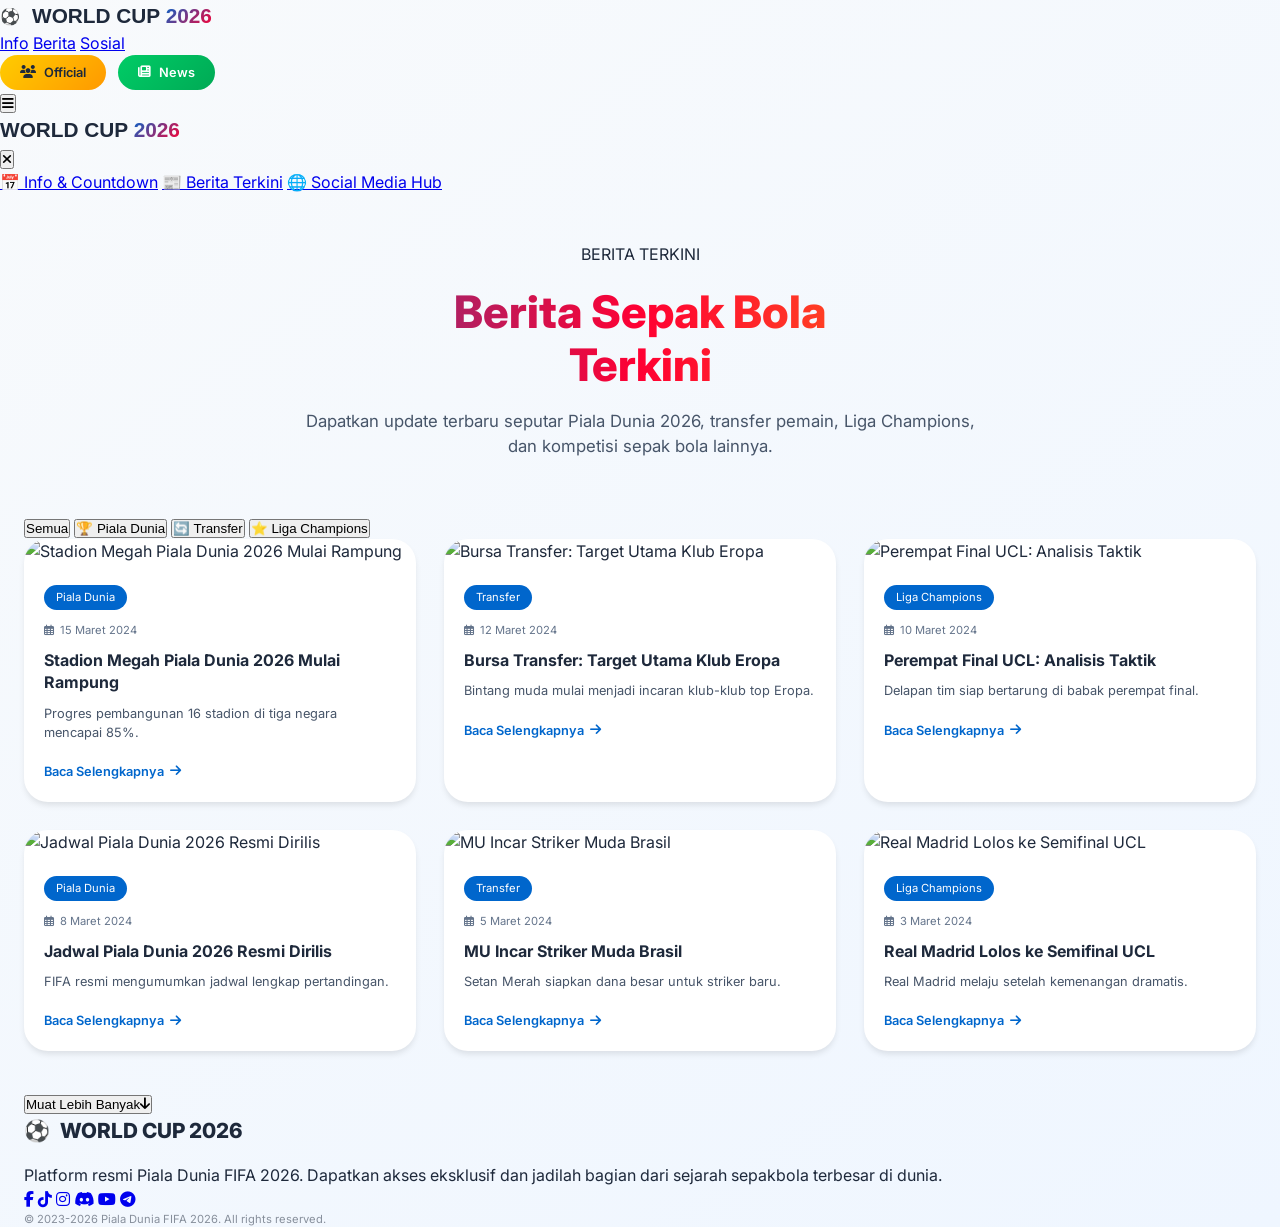
==== commit d10ed93d: "Update berita.html" ====
--- a/berita.html
+++ b/berita.html
@@ -2,115 +2,92 @@
 <html lang="id">
 <head>
     <meta charset="UTF-8">
-    <meta name="viewport" content="width=device-width, initial-scale=1.0, maximum-scale=1.0, user-scalable=yes, viewport-fit=cover">
-    <title>Piala Dunia 2026 | Berita Sepak Bola Terkini</title>
+    <meta name="viewport" content="width=device-width, initial-scale=1.0, user-scalable=yes">
+    <title>Piala Dunia 2026 | Berita</title>
     <link rel="stylesheet" href="https://cdnjs.cloudflare.com/ajax/libs/font-awesome/6.4.0/css/all.min.css">
-    <link href="https://fonts.googleapis.com/css2?family=Inter:opsz,wght@14..32,300;14..32,400;14..32,500;14..32,600;14..32,700;14..32,800;14..32,900&family=Montserrat:wght@700;800;900&display=swap" rel="stylesheet">
-    <link href="https://unpkg.com/aos@2.3.1/dist/aos.css" rel="stylesheet">
+    <link href="https://fonts.googleapis.com/css2?family=Inter:opsz,wght@14..32,400;14..32,500;14..32,600;14..32,700;14..32,800&display=swap" rel="stylesheet">
     <link rel="stylesheet" href="style.css">
 </head>
 <body>
 
-    <div class="preloader" id="preloader">
-        <div class="loader"><div class="loader-ball"></div><div class="loader-ball"></div><div class="loader-ball"></div></div>
+<div class="bg-gradient"></div>
+
+<header>
+    <div class="header-container">
+        <div class="logo">
+            <div class="logo-circle">⚽</div>
+            <div class="logo-text">WORLD CUP <span>2026</span></div>
+        </div>
+        <div class="header-links">
+            <a href="index.html">Info</a>
+            <a href="berita.html" class="active">Berita</a>
+            <a href="social.html">Sosial</a>
+        </div>
+        <div class="header-buttons">
+            <a href="#" class="btn-gold"><i class="fas fa-users"></i> Official</a>
+            <a href="#" class="btn-green"><i class="fas fa-newspaper"></i> News</a>
+        </div>
+        <button class="mobile-btn" id="mobileBtn"><i class="fas fa-bars"></i></button>
     </div>
+</header>
 
-    <div class="top-bar">
-        <div class="container">
-            <div class="top-bar-content">
-                <div class="top-bar-left"><span><i class="fas fa-futbol"></i> Official Piala Dunia 2026 Hub</span><span class="separator">|</span><span><i class="fas fa-map-marker-alt"></i> USA · Kanada · Meksiko</span></div>
-                <div class="top-bar-right">
-                    <a href="https://pialadunia.info/" target="_blank"><i class="fas fa-users"></i> Official Social</a>
-                    <a href="https://livescoreq.com/" target="_blank"><i class="fas fa-newspaper"></i> Live News</a>
-                    <a href="#"><i class="fas fa-headset"></i> Support</a>
-                </div>
-            </div>
+<div class="mobile-menu" id="mobileMenu">
+    <div class="mobile-menu-header">
+        <div class="logo-text">WORLD CUP <span>2026</span></div>
+        <button class="close-btn" id="closeBtn"><i class="fas fa-times"></i></button>
+    </div>
+    <div class="mobile-menu-links">
+        <a href="index.html">📅 Info & Countdown</a>
+        <a href="berita.html" class="active">📰 Berita Terkini</a>
+        <a href="social.html">🌐 Social Media Hub</a>
+    </div>
+</div>
+<div class="overlay" id="overlay"></div>
+
+<section class="hero small">
+    <div class="container">
+        <div class="hero-badge">BERITA TERKINI</div>
+        <h1>Berita Sepak Bola<br>Terkini</h1>
+        <p>Dapatkan update terbaru seputar Piala Dunia 2026, transfer pemain, Liga Champions, dan kompetisi sepak bola lainnya.</p>
+    </div>
+</section>
+
+<main>
+    <div class="container">
+        <div class="filter-bar">
+            <button class="filter active" data-filter="all">Semua</button>
+            <button class="filter" data-filter="piala-dunia">🏆 Piala Dunia</button>
+            <button class="filter" data-filter="transfer">🔄 Transfer</button>
+            <button class="filter" data-filter="ucl">⭐ Liga Champions</button>
+        </div>
+        <div class="news-grid" id="newsGrid"></div>
+        <div class="load-more">
+            <button id="loadMoreBtn" class="btn-loadmore">Muat Lebih Banyak <i class="fas fa-arrow-down"></i></button>
         </div>
     </div>
+</main>
 
-    <header class="header">
-        <div class="container">
-            <div class="header-inner">
-                <div class="logo"><div class="logo-icon"><i class="fas fa-futbol"></i><div class="logo-glow"></div></div><div class="logo-text">WORLD CUP <span>2026</span><small>Official Hub</small></div></div>
-                <div class="header-buttons">
-                    <a href="https://pialadunia.info/" target="_blank" class="btn-gold"><i class="fas fa-globe"></i> Official Hub</a>
-                    <a href="https://livescoreq.com/" target="_blank" class="btn-green"><i class="fas fa-clock"></i> Live Score</a>
-                    <button class="menu-toggle" id="menuToggle"><i class="fas fa-bars"></i></button>
-                </div>
+<footer>
+    <div class="container">
+        <div class="footer-content">
+            <div class="footer-logo">
+                <div class="logo-circle">⚽</div>
+                <div>WORLD CUP <span>2026</span></div>
             </div>
-            <div class="hero">
-                <div class="hero-badge"><span class="badge"><i class="fas fa-newspaper"></i> Berita Terkini</span></div>
-                <h1>Berita Sepak Bola <br>Terkini</h1>
-                <p>Dapatkan update terbaru seputar Piala Dunia 2026, transfer pemain, Liga Champions, dan kompetisi sepak bola lainnya.</p>
+            <p>Platform resmi Piala Dunia FIFA 2026. Dapatkan akses eksklusif dan jadilah bagian dari sejarah sepakbola terbesar di dunia.</p>
+            <div class="footer-social">
+                <a href="#" class="fb"><i class="fab fa-facebook-f"></i></a>
+                <a href="#" class="tt"><i class="fab fa-tiktok"></i></a>
+                <a href="#" class="ig"><i class="fab fa-instagram"></i></a>
+                <a href="#" class="dc"><i class="fab fa-discord"></i></a>
+                <a href="#" class="yt"><i class="fab fa-youtube"></i></a>
+                <a href="#" class="tg"><i class="fab fa-telegram"></i></a>
             </div>
-        </div>
-    </header>
-
-    <div class="mobile-nav" id="mobileNav">
-        <div class="mobile-nav-header"><div class="logo-text">WORLD CUP <span>2026</span></div><button class="close-menu" id="closeMenu"><i class="fas fa-times"></i></button></div>
-        <div class="mobile-nav-links">
-            <a href="index.html" class="mobile-link"><i class="fas fa-clock"></i> Info & Countdown</a>
-            <a href="berita.html" class="mobile-link active"><i class="fas fa-newspaper"></i> Berita Terkini</a>
-            <a href="social.html" class="mobile-link"><i class="fas fa-share-alt"></i> Social Media Hub</a>
-            <a href="#" class="mobile-link"><i class="fas fa-calendar"></i> Jadwal</a>
-            <a href="#" class="mobile-link"><i class="fas fa-ticket-alt"></i> Tiket</a>
+            <div class="copyright">© 2023-2026 Piala Dunia FIFA 2026. All rights reserved.</div>
         </div>
     </div>
-    <div class="overlay" id="overlay"></div>
+</footer>
 
-    <nav class="nav-tabs">
-        <div class="container">
-            <div class="tabs-wrapper">
-                <a href="index.html" class="tab"><i class="fas fa-clock"></i><span>Info & Countdown</span></a>
-                <a href="berita.html" class="tab active"><i class="fas fa-newspaper"></i><span>Berita Terkini</span></a>
-                <a href="social.html" class="tab"><i class="fas fa-share-alt"></i><span>Social Media Hub</span></a>
-                <a href="#" class="tab"><i class="fas fa-calendar-alt"></i><span>Jadwal</span></a>
-                <a href="#" class="tab"><i class="fas fa-ticket-alt"></i><span>Tiket</span></a>
-            </div>
-        </div>
-    </nav>
-
-    <main class="main">
-        <div class="container">
-            <div class="news-header" data-aos="fade-up">
-                <div class="section-header">
-                    <span class="section-tag">Update Terkini</span>
-                    <h2 class="section-title">🔥 Berita Sepak Bola Terbaru</h2>
-                    <p class="section-subtitle">Informasi terkini seputar dunia sepakbola dari berbagai sumber terpercaya</p>
-                </div>
-                <div class="filter-container">
-                    <button class="filter-btn active" data-filter="all">Semua Berita</button>
-                    <button class="filter-btn" data-filter="piala-dunia">🏆 Piala Dunia</button>
-                    <button class="filter-btn" data-filter="transfer">🔄 Transfer</button>
-                    <button class="filter-btn" data-filter="ucl">⭐ Liga Champions</button>
-                </div>
-            </div>
-            <div class="news-grid" id="newsGrid"></div>
-            <div class="load-more-container"><button id="loadMoreBtn" class="load-more-btn"><i class="fas fa-arrow-down"></i> Muat Lebih Banyak</button></div>
-        </div>
-    </main>
-
-    <footer class="footer">
-        <div class="container">
-            <div class="footer-grid">
-                <div class="footer-brand"><div class="footer-logo"><i class="fas fa-futbol"></i><span>WORLD CUP <span>2026</span></span></div><p>Platform resmi Piala Dunia FIFA 2026.</p></div>
-                <div class="footer-links"><h4>Quick Links</h4><ul><li><a href="index.html">Info & Countdown</a></li><li><a href="berita.html">Berita Terkini</a></li><li><a href="social.html">Social Media Hub</a></li></ul></div>
-                <div class="footer-social"><h4>Follow Us</h4><div class="social-icons">
-                    <a href="https://www.facebook.com/InfoBolaHarian2" target="_blank" class="social-icon fb"><i class="fab fa-facebook-f"></i></a>
-                    <a href="https://www.tiktok.com/@duniasepakbola.2" target="_blank" class="social-icon tt"><i class="fab fa-tiktok"></i></a>
-                    <a href="https://www.instagram.com/duniasepakbola.2/" target="_blank" class="social-icon ig"><i class="fab fa-instagram"></i></a>
-                    <a href="https://discord.gg/ys7ac44P" target="_blank" class="social-icon dc"><i class="fab fa-discord"></i></a>
-                    <a href="https://www.youtube.com/@DuniSepakBola.2" target="_blank" class="social-icon yt"><i class="fab fa-youtube"></i></a>
-                    <a href="https://t.me/DuniaSepakBola2" target="_blank" class="social-icon tg"><i class="fab fa-telegram"></i></a>
-                </div></div>
-            </div>
-            <div class="footer-bottom"><div class="copyright">© 2023-2026 Piala Dunia FIFA 2026.</div></div>
-        </div>
-    </footer>
-
-    <button id="backToTop" class="back-to-top"><i class="fas fa-arrow-up"></i></button>
-
-    <script src="https://unpkg.com/aos@2.3.1/dist/aos.js"></script>
-    <script src="script.js"></script>
+<script src="script.js"></script>
 </body>
 </html>
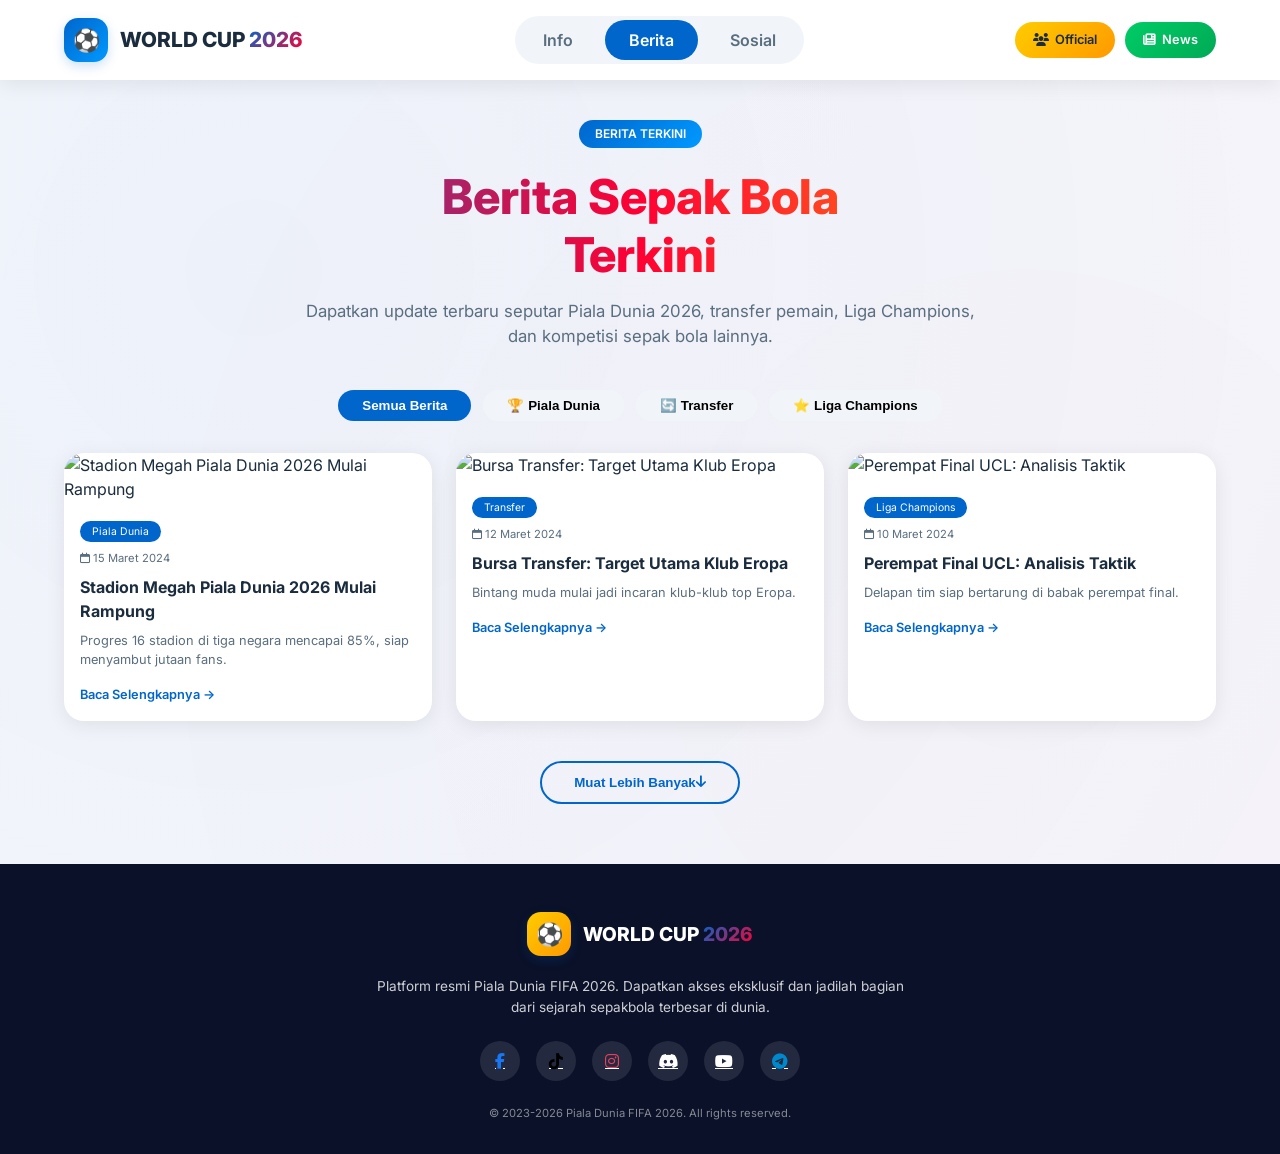
==== commit fd932610: "Update berita.html" ====
--- a/berita.html
+++ b/berita.html
@@ -3,7 +3,7 @@
 <head>
     <meta charset="UTF-8">
     <meta name="viewport" content="width=device-width, initial-scale=1.0, user-scalable=yes">
-    <title>Piala Dunia 2026 | Berita</title>
+    <title>Piala Dunia 2026 | Berita Sepak Bola</title>
     <link rel="stylesheet" href="https://cdnjs.cloudflare.com/ajax/libs/font-awesome/6.4.0/css/all.min.css">
     <link href="https://fonts.googleapis.com/css2?family=Inter:opsz,wght@14..32,400;14..32,500;14..32,600;14..32,700;14..32,800&display=swap" rel="stylesheet">
     <link rel="stylesheet" href="style.css">
@@ -55,7 +55,7 @@
 <main>
     <div class="container">
         <div class="filter-bar">
-            <button class="filter active" data-filter="all">Semua</button>
+            <button class="filter active" data-filter="all">Semua Berita</button>
             <button class="filter" data-filter="piala-dunia">🏆 Piala Dunia</button>
             <button class="filter" data-filter="transfer">🔄 Transfer</button>
             <button class="filter" data-filter="ucl">⭐ Liga Champions</button>
--- a/style.css
+++ b/style.css
@@ -1,5 +1,6 @@
 /* ============================================
    PIALA DUNIA 2026 - PREMIUM CSS
+   Header TIDAK PERNAH HILANG
    ============================================ */
 
 * {
@@ -9,126 +10,62 @@
 }
 
 :root {
-    --primary: #0066CC;
-    --primary-dark: #004999;
-    --primary-light: #3B82F6;
-    --secondary: #FF0033;
+    --blue: #0066CC;
+    --blue-dark: #004999;
+    --red: #FF0033;
     --gold: #FFCC00;
-    --gold-dark: #FF9900;
     --green: #00CC66;
     --dark: #0A1128;
     --white: #FFFFFF;
-    --gray-100: #F1F5F9;
-    --gray-200: #E2E8F0;
-    --gray-300: #CBD5E1;
-    --gray-400: #94A3B8;
-    --gray-500: #64748B;
-    --gray-600: #475569;
-    --gray-700: #334155;
-    --gray-800: #1E293B;
-    --shadow-sm: 0 1px 3px rgba(0,0,0,0.1);
-    --shadow-md: 0 4px 6px -1px rgba(0,0,0,0.1);
-    --shadow-lg: 0 10px 15px -3px rgba(0,0,0,0.1);
-    --shadow-xl: 0 20px 25px -5px rgba(0,0,0,0.1);
-    --radius-sm: 8px;
-    --radius-md: 12px;
-    --radius-lg: 16px;
-    --radius-xl: 24px;
-    --radius-2xl: 32px;
-    --radius-full: 9999px;
-    --transition: all 0.3s ease;
+    --gray: #5A6E7F;
+    --gray-light: #F1F5F9;
+    --shadow: 0 4px 20px rgba(0,0,0,0.08);
+    --shadow-hover: 0 8px 30px rgba(0,0,0,0.12);
+    --radius: 20px;
+    --radius-sm: 12px;
 }
 
 body {
     font-family: 'Inter', sans-serif;
-    background: linear-gradient(145deg, #F8FAFC 0%, #EFF6FF 100%);
-    color: var(--gray-800);
+    background: #F5F7FC;
+    color: #1A2C3E;
     line-height: 1.5;
-    min-height: 100vh;
+}
+
+.bg-gradient {
+    position: fixed;
+    top: 0;
+    left: 0;
+    width: 100%;
+    height: 100%;
+    background: radial-gradient(circle at 20% 30%, rgba(0,102,204,0.03), transparent),
+                radial-gradient(circle at 80% 70%, rgba(255,0,51,0.02), transparent);
+    pointer-events: none;
+    z-index: -1;
 }
 
 .container {
-    max-width: 1280px;
+    max-width: 1200px;
     margin: 0 auto;
     padding: 0 24px;
 }
 
-/* ========== PRELOADER ========== */
-.preloader {
-    position: fixed;
-    inset: 0;
-    background: var(--dark);
-    display: flex;
-    align-items: center;
-    justify-content: center;
-    z-index: 9999;
-}
-
-.loader {
-    display: flex;
-    gap: 12px;
-}
-
-.loader-ball {
-    width: 16px;
-    height: 16px;
-    background: var(--gold);
-    border-radius: 50%;
-    animation: bounce 0.6s infinite alternate;
-}
-
-.loader-ball:nth-child(2) { animation-delay: 0.2s; background: var(--primary); }
-.loader-ball:nth-child(3) { animation-delay: 0.4s; background: var(--secondary); }
-
-@keyframes bounce {
-    from { transform: translateY(0); }
-    to { transform: translateY(-20px); }
-}
-
-/* ========== TOP BAR ========== */
-.top-bar {
-    background: var(--dark);
-    color: var(--white);
-    padding: 8px 0;
-    font-size: 0.75rem;
-}
-
-.top-bar-content {
-    display: flex;
-    justify-content: space-between;
-    align-items: center;
-    flex-wrap: wrap;
-    gap: 10px;
-}
-
-.top-bar-right {
-    display: flex;
-    gap: 16px;
-}
-
-.top-bar-right a {
-    color: var(--gray-300);
-    text-decoration: none;
-    transition: var(--transition);
-}
-
-.top-bar-right a:hover {
-    color: var(--gold);
-}
-
-/* ========== HEADER (TETAP TERLIHAT, TIDAK HILANG) ========== */
-.header {
+/* ========== HEADER (TIDAK PERNAH HILANG) ========== */
+header {
     background: var(--white);
     position: sticky;
     top: 0;
     z-index: 100;
-}
-
-.header-inner {
+    box-shadow: var(--shadow);
+}
+
+.header-container {
+    max-width: 1200px;
+    margin: 0 auto;
+    padding: 16px 24px;
     display: flex;
     justify-content: space-between;
     align-items: center;
-    padding: 16px 0;
     flex-wrap: wrap;
     gap: 16px;
 }
@@ -137,92 +74,86 @@
     display: flex;
     align-items: center;
     gap: 12px;
-    cursor: pointer;
-}
-
-.logo-icon {
-    width: 48px;
-    height: 48px;
-    background: linear-gradient(135deg, var(--primary), var(--primary-light));
-    border-radius: var(--radius-md);
+}
+
+.logo-circle {
+    width: 44px;
+    height: 44px;
+    background: linear-gradient(135deg, var(--blue), #0099FF);
+    border-radius: 14px;
     display: flex;
     align-items: center;
     justify-content: center;
-    font-size: 24px;
-    color: var(--white);
-    position: relative;
-    overflow: hidden;
-}
-
-.logo-icon::after {
-    content: '';
-    position: absolute;
-    inset: -50%;
-    background: linear-gradient(45deg, transparent, rgba(255,255,255,0.2), transparent);
-    transform: rotate(45deg);
-    animation: shine 3s infinite;
-}
-
-@keyframes shine {
-    0% { transform: rotate(45deg) translateX(-100%); }
-    100% { transform: rotate(45deg) translateX(100%); }
+    font-size: 22px;
+    box-shadow: 0 4px 12px rgba(0,102,204,0.2);
 }
 
 .logo-text {
-    font-family: 'Montserrat', sans-serif;
     font-weight: 800;
     font-size: 1.3rem;
 }
 
 .logo-text span {
-    background: linear-gradient(135deg, var(--primary), var(--secondary));
+    background: linear-gradient(135deg, var(--blue), var(--red));
     -webkit-background-clip: text;
     background-clip: text;
     color: transparent;
 }
 
-.logo-text small {
-    font-size: 0.65rem;
-    font-weight: 400;
-    color: var(--gray-500);
-    display: block;
-    margin-top: -4px;
+.header-links {
+    display: flex;
+    gap: 8px;
+    background: var(--gray-light);
+    padding: 4px;
+    border-radius: 40px;
+}
+
+.header-links a {
+    padding: 8px 24px;
+    border-radius: 40px;
+    text-decoration: none;
+    font-weight: 600;
+    color: var(--gray);
+    transition: all 0.2s;
+}
+
+.header-links a:hover {
+    background: rgba(0,102,204,0.1);
+    color: var(--blue);
+}
+
+.header-links a.active {
+    background: var(--blue);
+    color: white;
 }
 
 .header-buttons {
     display: flex;
-    gap: 12px;
-    align-items: center;
+    gap: 10px;
 }
 
 .btn-gold, .btn-green {
-    padding: 8px 20px;
-    border-radius: var(--radius-full);
+    padding: 8px 18px;
+    border-radius: 40px;
     font-weight: 600;
     font-size: 0.8rem;
     text-decoration: none;
-    transition: var(--transition);
     display: inline-flex;
     align-items: center;
-    gap: 8px;
+    gap: 6px;
 }
 
 .btn-gold {
-    background: linear-gradient(135deg, var(--gold), var(--gold-dark));
-    color: var(--gray-800);
+    background: linear-gradient(135deg, var(--gold), #FF9900);
+    color: #1A2C3E;
 }
 
 .btn-green {
     background: linear-gradient(135deg, var(--green), #00AA55);
-    color: var(--white);
-}
-
-.btn-gold:hover, .btn-green:hover {
-    transform: translateY(-2px);
-    box-shadow: var(--shadow-md);
-}
-
-.menu-toggle {
+    color: white;
+}
+
+.mobile-btn {
     display: none;
     background: none;
     border: none;
@@ -230,30 +161,97 @@
     cursor: pointer;
 }
 
+/* ========== MOBILE MENU ========== */
+.mobile-menu {
+    position: fixed;
+    top: 0;
+    right: -100%;
+    width: 80%;
+    max-width: 300px;
+    height: 100%;
+    background: white;
+    z-index: 200;
+    transition: right 0.3s;
+    box-shadow: -4px 0 20px rgba(0,0,0,0.1);
+}
+
+.mobile-menu.active {
+    right: 0;
+}
+
+.mobile-menu-header {
+    display: flex;
+    justify-content: space-between;
+    align-items: center;
+    padding: 20px;
+    border-bottom: 1px solid #E2E8F0;
+}
+
+.close-btn {
+    background: none;
+    border: none;
+    font-size: 1.3rem;
+    cursor: pointer;
+}
+
+.mobile-menu-links {
+    display: flex;
+    flex-direction: column;
+    padding: 20px;
+}
+
+.mobile-menu-links a {
+    padding: 14px 0;
+    text-decoration: none;
+    color: #334155;
+    font-weight: 600;
+    border-bottom: 1px solid #F1F5F9;
+}
+
+.mobile-menu-links a.active {
+    color: var(--blue);
+}
+
+.overlay {
+    position: fixed;
+    top: 0;
+    left: 0;
+    width: 100%;
+    height: 100%;
+    background: rgba(0,0,0,0.5);
+    z-index: 150;
+    display: none;
+}
+
+.overlay.active {
+    display: block;
+}
+
 /* ========== HERO ========== */
 .hero {
     text-align: center;
-    padding: 48px 0 56px;
+    padding: 60px 0;
+}
+
+.hero.small {
+    padding: 40px 0;
 }
 
 .hero-badge {
-    margin-bottom: 20px;
-}
-
-.badge {
     display: inline-block;
-    background: linear-gradient(135deg, var(--primary), var(--primary-light));
-    color: var(--white);
-    padding: 6px 16px;
-    border-radius: var(--radius-full);
+    background: linear-gradient(135deg, var(--blue), #0099FF);
+    color: white;
+    padding: 5px 16px;
+    border-radius: 40px;
     font-size: 0.75rem;
     font-weight: 600;
+    margin-bottom: 20px;
 }
 
 .hero h1 {
-    font-size: clamp(1.8rem, 5vw, 2.8rem);
+    font-size: clamp(1.8rem, 5vw, 3rem);
     font-weight: 800;
-    background: linear-gradient(90deg, var(--primary), var(--secondary), var(--gold));
+    background: linear-gradient(90deg, var(--blue), var(--red), var(--gold));
     -webkit-background-clip: text;
     background-clip: text;
     color: transparent;
@@ -263,856 +261,517 @@
 
 .hero p {
     font-size: clamp(0.9rem, 1.8vw, 1.05rem);
-    color: var(--gray-600);
+    color: var(--gray);
     max-width: 700px;
     margin: 0 auto;
 }
 
 .hero-buttons {
+    margin-top: 32px;
     display: flex;
     justify-content: center;
     gap: 16px;
-    margin-top: 32px;
     flex-wrap: wrap;
 }
 
 .btn-primary {
-    display: inline-flex;
-    align-items: center;
-    gap: 8px;
-    background: linear-gradient(135deg, var(--gold), var(--gold-dark));
-    color: var(--gray-800);
+    background: linear-gradient(135deg, var(--gold), #FF9900);
+    color: #1A2C3E;
     padding: 12px 28px;
-    border-radius: var(--radius-full);
+    border-radius: 40px;
     font-weight: 700;
     text-decoration: none;
-    transition: var(--transition);
+    display: inline-flex;
+    align-items: center;
+    gap: 8px;
+    transition: all 0.2s;
 }
 
 .btn-primary:hover {
-    transform: translateY(-3px);
-    box-shadow: var(--shadow-lg);
-}
-
-.btn-outline-white {
-    display: inline-flex;
-    align-items: center;
-    gap: 8px;
-    background: transparent;
-    border: 2px solid var(--primary);
-    color: var(--primary);
+    transform: translateY(-2px);
+    box-shadow: var(--shadow);
+}
+
+.btn-outline {
+    border: 2px solid var(--blue);
+    color: var(--blue);
     padding: 10px 26px;
-    border-radius: var(--radius-full);
+    border-radius: 40px;
     font-weight: 700;
     text-decoration: none;
-    transition: var(--transition);
-}
-
-.btn-outline-white:hover {
-    background: var(--primary);
-    color: var(--white);
-}
-
-/* ========== MOBILE NAV ========== */
-.mobile-nav {
-    position: fixed;
-    top: 0;
-    right: -100%;
-    width: 80%;
-    max-width: 320px;
-    height: 100%;
-    background: var(--white);
-    z-index: 1000;
-    transition: right 0.3s;
-    box-shadow: var(--shadow-xl);
-}
-
-.mobile-nav.active {
-    right: 0;
-}
-
-.mobile-nav-header {
-    display: flex;
-    justify-content: space-between;
-    align-items: center;
-    padding: 20px;
-    border-bottom: 1px solid var(--gray-200);
-}
-
-.close-menu {
-    background: none;
-    border: none;
-    font-size: 1.3rem;
-    cursor: pointer;
-}
-
-.mobile-nav-links {
-    display: flex;
-    flex-direction: column;
-    padding: 20px;
-}
-
-.mobile-link {
-    padding: 14px 0;
+    display: inline-flex;
+    align-items: center;
+    gap: 8px;
+    transition: all 0.2s;
+}
+
+.btn-outline:hover {
+    background: var(--blue);
+    color: white;
+}
+
+/* ========== SECTION ========== */
+.section {
+    margin-bottom: 48px;
+}
+
+.section-title {
+    font-size: 1.5rem;
+    font-weight: 700;
+    margin-bottom: 24px;
+}
+
+/* ========== COUNTDOWN ========== */
+.countdown-card {
+    background: linear-gradient(135deg, var(--dark), #142040);
+    border-radius: var(--radius);
+    padding: 40px 32px;
+    text-align: center;
+    color: white;
+}
+
+.countdown-card h2 {
+    font-size: 1.5rem;
+    margin-bottom: 12px;
+}
+
+.countdown-date {
+    display: inline-block;
+    background: rgba(255,255,255,0.1);
+    padding: 6px 18px;
+    border-radius: 40px;
+    font-size: 0.85rem;
+    margin-bottom: 30px;
+}
+
+.countdown {
+    display: flex;
+    justify-content: center;
+    gap: 20px;
+    margin-bottom: 30px;
+    flex-wrap: wrap;
+}
+
+.countdown-item {
+    background: rgba(255,255,255,0.1);
+    backdrop-filter: blur(8px);
+    border-radius: 18px;
+    padding: 16px 24px;
+    min-width: 90px;
+}
+
+.countdown-item .num {
+    font-size: 2rem;
+    font-weight: 800;
+    display: block;
+}
+
+.countdown-item .label {
+    font-size: 0.7rem;
+    text-transform: uppercase;
+    opacity: 0.8;
+}
+
+.btn-block {
+    display: inline-flex;
+    align-items: center;
+    gap: 8px;
+    padding: 12px 28px;
+    border-radius: 40px;
+    font-weight: 700;
     text-decoration: none;
-    color: var(--gray-700);
-    font-weight: 600;
-    border-bottom: 1px solid var(--gray-100);
-    display: flex;
-    align-items: center;
-    gap: 12px;
-}
-
-.mobile-link.active {
-    color: var(--primary);
-}
-
-.overlay {
-    position: fixed;
-    inset: 0;
-    background: rgba(0,0,0,0.5);
-    z-index: 999;
-    display: none;
-}
-
-.overlay.active {
+}
+
+/* ========== HOSTS ========== */
+.hosts {
+    display: grid;
+    grid-template-columns: repeat(3, 1fr);
+    gap: 24px;
+}
+
+.host-card {
+    background: white;
+    border-radius: var(--radius);
+    padding: 24px;
+    text-align: center;
+    box-shadow: var(--shadow);
+    transition: all 0.2s;
+}
+
+.host-card:hover {
+    transform: translateY(-5px);
+    box-shadow: var(--shadow-hover);
+}
+
+.host-card img {
+    width: 80px;
+    border-radius: 12px;
+    margin-bottom: 16px;
+}
+
+.host-card h3 {
+    font-size: 1.1rem;
+    margin-bottom: 4px;
+}
+
+.host-card p {
+    font-size: 0.8rem;
+    color: var(--gray);
+}
+
+/* ========== STATS ========== */
+.stats {
+    display: grid;
+    grid-template-columns: repeat(4, 1fr);
+    gap: 20px;
+}
+
+.stat {
+    background: white;
+    border-radius: var(--radius);
+    padding: 24px;
+    text-align: center;
+    box-shadow: var(--shadow);
+    transition: all 0.2s;
+}
+
+.stat:hover {
+    transform: translateY(-4px);
+}
+
+.stat i {
+    font-size: 2rem;
+    color: var(--blue);
+    margin-bottom: 12px;
     display: block;
 }
 
-/* ========== NAV TABS ========== */
-.nav-tabs {
-    background: var(--white);
-    border-bottom: 1px solid var(--gray-200);
-    position: sticky;
-    top: 80px;
-    z-index: 99;
-}
-
-.tabs-wrapper {
-    display: flex;
-    justify-content: center;
-    gap: 8px;
-    padding: 12px 0;
-    flex-wrap: wrap;
-}
-
-.tab {
-    padding: 10px 28px;
-    border-radius: var(--radius-full);
-    text-decoration: none;
-    font-weight: 600;
-    font-size: 0.9rem;
-    color: var(--gray-600);
-    transition: var(--transition);
-    background: var(--gray-100);
-    display: inline-flex;
-    align-items: center;
-    gap: 8px;
-}
-
-.tab:hover {
-    background: var(--gray-200);
-    color: var(--primary);
-}
-
-.tab.active {
-    background: var(--primary);
-    color: var(--white);
-    box-shadow: var(--shadow-md);
-}
-
-/* ========== MAIN ========== */
-.main {
-    padding: 48px 0 64px;
-}
-
-.section-header {
-    text-align: center;
-    margin-bottom: 40px;
-}
-
-.section-tag {
-    display: inline-block;
-    background: linear-gradient(135deg, var(--primary), var(--primary-light));
-    color: var(--white);
-    padding: 4px 16px;
-    border-radius: var(--radius-full);
-    font-size: 0.7rem;
-    font-weight: 600;
-    margin-bottom: 12px;
-}
-
-.section-title {
-    font-size: clamp(1.5rem, 4vw, 2rem);
-    font-weight: 800;
-    margin-bottom: 8px;
-}
-
-.section-subtitle {
-    font-size: 0.95rem;
-    color: var(--gray-500);
-}
-
-/* ========== COUNTDOWN ========== */
-.countdown-wrapper {
-    background: linear-gradient(135deg, var(--dark), #1A2A4A);
-    border-radius: var(--radius-2xl);
+.stat strong {
+    font-size: 1.6rem;
+    display: block;
+}
+
+.stat span {
+    font-size: 0.75rem;
+    color: var(--gray);
+}
+
+/* ========== STADIUMS ========== */
+.stadiums {
+    display: grid;
+    grid-template-columns: repeat(3, 1fr);
+    gap: 24px;
+}
+
+.stadium-card {
+    background: white;
+    border-radius: var(--radius);
+    overflow: hidden;
+    box-shadow: var(--shadow);
+    transition: all 0.2s;
+}
+
+.stadium-card:hover {
+    transform: translateY(-5px);
+    box-shadow: var(--shadow-hover);
+}
+
+.stadium-card img {
+    width: 100%;
+    height: 180px;
+    object-fit: cover;
+}
+
+.stadium-card h3 {
+    padding: 16px 16px 4px;
+    font-size: 1rem;
+}
+
+.stadium-card p {
+    padding: 0 16px 16px;
+    font-size: 0.75rem;
+    color: var(--gray);
+}
+
+/* ========== CTA ========== */
+.cta-box {
+    background: linear-gradient(135deg, var(--blue), var(--blue-dark));
+    border-radius: var(--radius);
     padding: 48px 32px;
     text-align: center;
-    position: relative;
-    overflow: hidden;
-    margin-bottom: 48px;
-}
-
-.countdown-wrapper::before {
-    content: '';
-    position: absolute;
-    top: -30%;
-    right: -10%;
-    width: 300px;
-    height: 300px;
-    background: radial-gradient(circle, rgba(0,102,204,0.15), transparent);
-    border-radius: 50%;
-}
-
-.countdown-content {
-    position: relative;
-    z-index: 1;
-}
-
-.countdown-content h2 {
-    font-size: clamp(1.4rem, 4vw, 1.8rem);
-    color: var(--white);
-    margin-bottom: 16px;
-}
-
-.kickoff-info {
+    color: white;
+}
+
+.cta-box h3 {
+    font-size: 1.5rem;
+    margin-bottom: 12px;
+}
+
+.cta-box p {
+    margin-bottom: 24px;
+    opacity: 0.9;
+}
+
+.cta-buttons {
     display: flex;
     justify-content: center;
     gap: 16px;
-    margin-bottom: 32px;
     flex-wrap: wrap;
 }
 
-.kickoff-badge, .location-badge {
-    display: inline-flex;
-    align-items: center;
-    gap: 8px;
-    background: rgba(255,255,255,0.1);
-    padding: 6px 16px;
-    border-radius: var(--radius-full);
-    font-size: 0.8rem;
-    color: var(--white);
-}
-
-.countdown-container {
+.btn-white {
+    background: white;
+    color: var(--blue);
+    padding: 12px 28px;
+    border-radius: 40px;
+    font-weight: 700;
+    text-decoration: none;
+}
+
+/* ========== FILTER ========== */
+.filter-bar {
     display: flex;
     justify-content: center;
-    align-items: center;
     gap: 12px;
     margin-bottom: 32px;
     flex-wrap: wrap;
 }
 
-.countdown-box {
-    background: rgba(255,255,255,0.1);
-    backdrop-filter: blur(8px);
-    border-radius: var(--radius-xl);
-    padding: 20px 28px;
-    min-width: 100px;
-    text-align: center;
-    transition: var(--transition);
-}
-
-.countdown-box:hover {
-    transform: translateY(-5px);
-    background: rgba(255,255,255,0.2);
-}
-
-.countdown-number {
-    font-size: clamp(2rem, 5vw, 2.5rem);
-    font-weight: 800;
-    display: block;
-    line-height: 1;
-    font-family: 'Montserrat', sans-serif;
-    animation: pulse 1s infinite;
-}
-
-@keyframes pulse {
-    0%, 100% { transform: scale(1); }
-    50% { transform: scale(1.05); }
-}
-
-.countdown-label {
-    font-size: 0.7rem;
-    text-transform: uppercase;
-    opacity: 0.8;
-}
-
-.countdown-separator {
-    font-size: 2rem;
-    font-weight: 800;
-    color: var(--white);
-    margin-bottom: 20px;
-}
-
-.countdown-actions {
-    display: flex;
-    justify-content: center;
-    gap: 16px;
-    flex-wrap: wrap;
-}
-
-.btn-secondary {
-    display: inline-flex;
-    align-items: center;
-    gap: 8px;
-    background: rgba(255,255,255,0.15);
-    color: var(--white);
-    padding: 12px 28px;
-    border-radius: var(--radius-full);
-    font-weight: 700;
+.filter {
+    background: #F1F5F9;
     border: none;
+    padding: 8px 24px;
+    border-radius: 40px;
+    font-weight: 600;
     cursor: pointer;
-    transition: var(--transition);
-}
-
-.btn-secondary:hover {
-    background: rgba(255,255,255,0.25);
-    transform: translateY(-3px);
-}
-
-/* ========== HOSTS ========== */
-.hosts-grid {
-    display: grid;
-    grid-template-columns: repeat(3, 1fr);
-    gap: 28px;
-    margin-bottom: 48px;
-}
-
-.host-card {
-    background: var(--white);
-    border-radius: var(--radius-xl);
-    overflow: hidden;
-    box-shadow: var(--shadow-md);
-    transition: var(--transition);
-}
-
-.host-card:hover {
-    transform: translateY(-8px);
-    box-shadow: var(--shadow-xl);
-}
-
-.host-flag {
-    height: 160px;
-    overflow: hidden;
-}
-
-.host-flag img {
-    width: 100%;
-    height: 100%;
-    object-fit: cover;
-    transition: transform 0.3s;
-}
-
-.host-card:hover .host-flag img {
-    transform: scale(1.05);
-}
-
-.host-info {
-    padding: 20px;
-    text-align: center;
-}
-
-.host-info h3 {
-    font-size: 1.2rem;
-    margin-bottom: 4px;
-}
-
-.host-stats {
-    display: flex;
-    justify-content: center;
-    gap: 16px;
-    margin-top: 12px;
-}
-
-.host-stats span {
-    font-size: 0.75rem;
-    color: var(--gray-600);
-    display: inline-flex;
-    align-items: center;
-    gap: 4px;
-}
-
-/* ========== STATS GRID ========== */
-.stats-grid {
-    display: grid;
-    grid-template-columns: repeat(6, 1fr);
-    gap: 20px;
-    margin-bottom: 48px;
-}
-
-.stat-card {
-    background: var(--white);
-    border-radius: var(--radius-lg);
-    padding: 20px;
-    text-align: center;
-    box-shadow: var(--shadow-md);
-    transition: var(--transition);
-}
-
-.stat-card:hover {
-    transform: translateY(-5px);
-    box-shadow: var(--shadow-lg);
-}
-
-.stat-icon {
-    font-size: 1.8rem;
-    color: var(--primary);
-    margin-bottom: 12px;
-}
-
-.stat-number {
-    font-size: 1.5rem;
-    font-weight: 800;
-}
-
-.stat-label {
-    font-size: 0.7rem;
-    color: var(--gray-500);
-}
-
-/* ========== STADIUMS ========== */
-.stadiums-grid {
-    display: grid;
-    grid-template-columns: repeat(3, 1fr);
-    gap: 28px;
-    margin-bottom: 48px;
-}
-
-.stadium-card {
-    background: var(--white);
-    border-radius: var(--radius-xl);
-    overflow: hidden;
-    box-shadow: var(--shadow-md);
-    transition: var(--transition);
-}
-
-.stadium-card:hover {
-    transform: translateY(-6px);
-    box-shadow: var(--shadow-xl);
-}
-
-.stadium-image {
-    position: relative;
-    height: 200px;
-    overflow: hidden;
-}
-
-.stadium-image img {
-    width: 100%;
-    height: 100%;
-    object-fit: cover;
-    transition: transform 0.3s;
-}
-
-.stadium-card:hover .stadium-image img {
-    transform: scale(1.05);
-}
-
-.stadium-capacity {
-    position: absolute;
-    bottom: 12px;
-    right: 12px;
-    background: rgba(0,0,0,0.7);
-    color: var(--white);
-    padding: 4px 10px;
-    border-radius: var(--radius-full);
-    font-size: 0.7rem;
-}
-
-.stadium-info {
-    padding: 16px;
-}
-
-.stadium-info h3 {
-    font-size: 1.1rem;
-    margin-bottom: 4px;
-}
-
-.stadium-info p {
-    font-size: 0.8rem;
-    color: var(--gray-500);
-}
-
-/* ========== FACTS ========== */
-.facts-grid {
-    display: grid;
-    grid-template-columns: repeat(6, 1fr);
-    gap: 20px;
-    margin-bottom: 48px;
-}
-
-.fact-card {
-    background: var(--white);
-    border-radius: var(--radius-lg);
-    padding: 24px 16px;
-    text-align: center;
-    box-shadow: var(--shadow-md);
-    transition: var(--transition);
-}
-
-.fact-card:hover {
-    transform: translateY(-5px);
-    box-shadow: var(--shadow-lg);
-}
-
-.fact-icon {
-    font-size: 2rem;
-    color: var(--primary);
-    margin-bottom: 12px;
-}
-
-.fact-value {
-    font-size: 1.5rem;
-    font-weight: 800;
-}
-
-.fact-label {
-    font-size: 0.8rem;
-    font-weight: 600;
-    margin-top: 4px;
-}
-
-/* ========== CTA ========== */
-.cta-wrapper {
-    background: linear-gradient(135deg, var(--primary), var(--primary-dark));
-    border-radius: var(--radius-2xl);
-    padding: 48px 32px;
-    text-align: center;
-    position: relative;
-    overflow: hidden;
-    margin-bottom: 48px;
-}
-
-.cta-wrapper::before {
-    content: '';
-    position: absolute;
-    top: -50%;
-    right: -20%;
-    width: 300px;
-    height: 300px;
-    background: radial-gradient(circle, rgba(255,255,255,0.1), transparent);
-    border-radius: 50%;
-}
-
-.cta-content {
-    position: relative;
-    z-index: 1;
-}
-
-.cta-content h3 {
-    font-size: clamp(1.3rem, 3vw, 1.8rem);
-    color: var(--white);
-    margin-bottom: 12px;
-}
-
-.cta-content p {
-    color: rgba(255,255,255,0.9);
-    max-width: 500px;
-    margin: 0 auto 24px;
-}
-
-.cta-buttons {
-    display: flex;
-    justify-content: center;
-    gap: 16px;
-    flex-wrap: wrap;
-}
-
-/* ========== FILTER & NEWS ========== */
-.filter-container {
-    display: flex;
-    justify-content: center;
-    gap: 12px;
-    flex-wrap: wrap;
-    margin: 24px 0 32px;
-}
-
-.filter-btn {
-    background: var(--gray-100);
-    border: none;
-    padding: 8px 20px;
-    border-radius: var(--radius-full);
-    font-weight: 600;
-    font-size: 0.85rem;
-    cursor: pointer;
-    transition: var(--transition);
-}
-
-.filter-btn:hover, .filter-btn.active {
-    background: var(--primary);
-    color: var(--white);
-}
-
+    transition: all 0.2s;
+}
+
+.filter:hover, .filter.active {
+    background: var(--blue);
+    color: white;
+}
+
+/* ========== NEWS GRID ========== */
 .news-grid {
     display: grid;
     grid-template-columns: repeat(3, 1fr);
-    gap: 28px;
+    gap: 24px;
     margin-bottom: 40px;
 }
 
 .news-card {
-    background: var(--white);
-    border-radius: var(--radius-xl);
+    background: white;
+    border-radius: var(--radius);
     overflow: hidden;
-    box-shadow: var(--shadow-md);
-    transition: var(--transition);
+    box-shadow: var(--shadow);
+    transition: all 0.2s;
 }
 
 .news-card:hover {
-    transform: translateY(-6px);
-    box-shadow: var(--shadow-xl);
+    transform: translateY(-5px);
+    box-shadow: var(--shadow-hover);
 }
 
 .news-card img {
     width: 100%;
-    height: 200px;
+    height: 180px;
     object-fit: cover;
 }
 
 .news-content {
-    padding: 20px;
+    padding: 16px;
 }
 
 .news-tag {
     display: inline-block;
-    background: var(--primary);
-    color: var(--white);
-    font-size: 0.7rem;
-    padding: 4px 12px;
-    border-radius: var(--radius-full);
-    margin-bottom: 12px;
+    background: var(--blue);
+    color: white;
+    font-size: 0.65rem;
+    padding: 3px 12px;
+    border-radius: 20px;
+    margin-bottom: 8px;
 }
 
 .news-date {
     font-size: 0.7rem;
-    color: var(--gray-500);
-    margin-bottom: 10px;
-    display: flex;
-    align-items: center;
-    gap: 6px;
+    color: var(--gray);
+    margin-bottom: 8px;
 }
 
 .news-card h3 {
     font-size: 1rem;
-    font-weight: 700;
-    margin-bottom: 10px;
-    line-height: 1.4;
+    margin-bottom: 8px;
 }
 
 .news-card p {
     font-size: 0.8rem;
-    color: var(--gray-600);
-    margin-bottom: 16px;
+    color: var(--gray);
+    margin-bottom: 12px;
 }
 
 .read-more {
-    color: var(--primary);
+    color: var(--blue);
     font-weight: 600;
     font-size: 0.8rem;
     text-decoration: none;
     display: inline-flex;
     align-items: center;
     gap: 6px;
-    transition: var(--transition);
-}
-
-.read-more:hover {
-    gap: 10px;
-}
-
-.load-more-btn {
+}
+
+.load-more {
+    text-align: center;
+}
+
+.btn-loadmore {
     background: transparent;
-    border: 2px solid var(--primary);
-    color: var(--primary);
+    border: 2px solid var(--blue);
+    color: var(--blue);
     padding: 12px 32px;
-    border-radius: var(--radius-full);
+    border-radius: 40px;
     font-weight: 700;
     cursor: pointer;
-    transition: var(--transition);
-    display: inline-flex;
-    align-items: center;
-    gap: 8px;
-}
-
-.load-more-btn:hover {
-    background: var(--primary);
-    color: var(--white);
-}
-
-.load-more-container {
-    text-align: center;
+    transition: all 0.2s;
+}
+
+.btn-loadmore:hover {
+    background: var(--blue);
+    color: white;
 }
 
 /* ========== FEATURED SOCIAL ========== */
-.featured-grid {
-    display: grid;
-    grid-template-columns: repeat(2, 1fr);
-    gap: 20px;
+.featured-list {
+    display: flex;
+    flex-direction: column;
+    gap: 12px;
     margin-bottom: 48px;
 }
 
-.featured-card {
-    display: flex;
-    align-items: center;
-    gap: 20px;
-    background: var(--white);
-    padding: 20px;
-    border-radius: var(--radius-xl);
+.featured {
+    display: flex;
+    align-items: center;
+    gap: 16px;
+    background: var(--gray-light);
+    padding: 16px 20px;
+    border-radius: 20px;
     text-decoration: none;
-    transition: var(--transition);
-    box-shadow: var(--shadow-md);
-}
-
-.featured-card:hover {
-    transform: translateX(8px);
-    box-shadow: var(--shadow-lg);
-}
-
-.featured-icon {
-    width: 60px;
-    height: 60px;
-    border-radius: var(--radius-lg);
-    display: flex;
-    align-items: center;
-    justify-content: center;
-    font-size: 1.8rem;
-    color: white;
-}
-
-.featured-card.fb .featured-icon { background: #1877F2; }
-.featured-card.ig .featured-icon { background: linear-gradient(45deg, #F09433, #DC2743); }
-.featured-card.tt .featured-icon { background: #000; }
-.featured-card.tg .featured-icon { background: #0088CC; }
-.featured-card.dc .featured-icon { background: #5865F2; }
-.featured-card.yt .featured-icon { background: #FF0000; }
-
-.featured-content {
+    transition: all 0.2s;
+}
+
+.featured:hover {
+    transform: translateX(6px);
+    background: #E8EEF4;
+}
+
+.featured i:first-child {
+    font-size: 1.6rem;
+}
+
+.featured div {
     flex: 1;
 }
 
-.featured-content h3 {
-    font-size: 1rem;
-    margin-bottom: 4px;
-    color: var(--gray-800);
-}
-
-.featured-content p {
-    font-size: 0.75rem;
-    color: var(--gray-500);
-}
-
-.featured-stats {
-    font-size: 0.65rem;
-    color: var(--gray-400);
-    display: inline-flex;
-    align-items: center;
-    gap: 4px;
-    margin-top: 6px;
-}
-
-.featured-arrow {
-    color: var(--gray-400);
-    transition: var(--transition);
-}
-
-.featured-card:hover .featured-arrow {
-    transform: translateX(4px);
-    color: var(--primary);
-}
-
-/* ========== PLATFORMS ========== */
-.platforms-grid {
+.featured strong {
+    display: block;
+    color: #1A2C3E;
+}
+
+.featured span {
+    font-size: 0.7rem;
+    color: var(--gray);
+}
+
+.featured i:last-child {
+    color: var(--gray);
+}
+
+.fb i:first-child { color: #1877F2; }
+.ig i:first-child { color: #E4405F; }
+.tt i:first-child { color: #000; }
+.tg i:first-child { color: #0088CC; }
+
+/* ========== SOCIAL GRID ========== */
+.social-grid {
     display: grid;
     grid-template-columns: repeat(3, 1fr);
     gap: 24px;
     margin-bottom: 48px;
 }
 
-.platform-card {
-    background: var(--white);
-    border-radius: var(--radius-xl);
-    padding: 28px 20px;
+.social-card {
+    background: white;
+    border-radius: var(--radius);
+    padding: 24px;
     text-align: center;
-    box-shadow: var(--shadow-md);
-    transition: var(--transition);
-}
-
-.platform-card:hover {
-    transform: translateY(-6px);
-    box-shadow: var(--shadow-xl);
-}
-
-.platform-icon {
-    width: 70px;
-    height: 70px;
+    box-shadow: var(--shadow);
+    transition: all 0.2s;
+}
+
+.social-card:hover {
+    transform: translateY(-5px);
+    box-shadow: var(--shadow-hover);
+}
+
+.social-icon {
+    width: 65px;
+    height: 65px;
     margin: 0 auto 16px;
-    border-radius: var(--radius-lg);
+    border-radius: 18px;
     display: flex;
     align-items: center;
     justify-content: center;
-    font-size: 1.8rem;
-    color: white;
-}
-
-.platform-icon.fb { background: #1877F2; }
-.platform-icon.ig { background: linear-gradient(45deg, #F09433, #DC2743); }
-.platform-icon.tt { background: #000; }
-.platform-icon.dc { background: #5865F2; }
-.platform-icon.yt { background: #FF0000; }
-.platform-icon.tg { background: #0088CC; }
-
-.platform-card h4 {
+    font-size: 1.6rem;
+    color: white;
+}
+
+.social-icon.fb { background: #1877F2; }
+.social-icon.ig { background: linear-gradient(45deg, #F09433, #DC2743); }
+.social-icon.tt { background: #000; }
+.social-icon.dc { background: #5865F2; }
+.social-icon.yt { background: #FF0000; }
+.social-icon.tg { background: #0088CC; }
+
+.social-card h4 {
     font-size: 1.1rem;
     margin-bottom: 8px;
 }
 
-.platform-card p {
+.social-card p {
     font-size: 0.8rem;
-    color: var(--gray-500);
+    color: var(--gray);
     margin-bottom: 16px;
 }
 
-.platform-btn {
+.social-btn {
     display: inline-block;
-    background: var(--gray-100);
+    background: #F1F5F9;
     padding: 8px 20px;
-    border-radius: var(--radius-full);
+    border-radius: 40px;
     text-decoration: none;
     font-weight: 600;
     font-size: 0.8rem;
-    color: var(--gray-700);
-    transition: var(--transition);
-}
-
-.platform-btn:hover {
-    background: var(--primary);
-    color: var(--white);
-}
-
-/* ========== STATS WRAPPER ========== */
-.stats-wrapper {
+    color: #1A2C3E;
+    transition: all 0.2s;
+}
+
+.social-btn:hover {
+    background: var(--blue);
+    color: white;
+}
+
+/* ========== COMMUNITY STATS ========== */
+.community-stats {
     display: grid;
     grid-template-columns: repeat(4, 1fr);
     gap: 20px;
-    background: linear-gradient(135deg, var(--dark), #1A2A4A);
-    border-radius: var(--radius-xl);
+    background: linear-gradient(135deg, var(--dark), #142040);
+    border-radius: var(--radius);
     padding: 32px 24px;
     text-align: center;
 }
 
-.stat-number {
+.stat-num {
     font-size: 2rem;
     font-weight: 800;
     color: var(--gold);
@@ -1120,152 +779,95 @@
 
 .stat-label {
     font-size: 0.8rem;
-    color: var(--gray-300);
+    color: #94A3B8;
 }
 
 /* ========== FOOTER ========== */
-.footer {
+footer {
     background: var(--dark);
-    color: var(--white);
-    padding: 48px 0 24px;
-    margin-top: 40px;
-}
-
-.footer-grid {
-    display: grid;
-    grid-template-columns: 2fr 1fr 1.5fr;
-    gap: 40px;
-    margin-bottom: 40px;
+    color: white;
+    padding: 48px 0 32px;
+    margin-top: 60px;
+}
+
+.footer-content {
+    text-align: center;
 }
 
 .footer-logo {
     display: flex;
     align-items: center;
-    gap: 10px;
-    font-size: 1.3rem;
+    justify-content: center;
+    gap: 12px;
+    margin-bottom: 20px;
+}
+
+.footer-logo .logo-circle {
+    width: 44px;
+    height: 44px;
+    background: linear-gradient(135deg, var(--gold), #FF9900);
+}
+
+.footer-logo div:last-child {
     font-weight: 800;
-    margin-bottom: 16px;
-}
-
-.footer-logo span span {
-    background: linear-gradient(135deg, var(--primary), var(--secondary));
+    font-size: 1.2rem;
+}
+
+.footer-logo span {
+    background: linear-gradient(135deg, var(--blue), var(--red));
     -webkit-background-clip: text;
     background-clip: text;
     color: transparent;
 }
 
-.footer-brand p {
+footer p {
+    max-width: 550px;
+    margin: 0 auto 24px;
     font-size: 0.85rem;
     opacity: 0.8;
-    line-height: 1.6;
-}
-
-.footer-links h4, .footer-social h4 {
-    font-size: 1rem;
-    margin-bottom: 16px;
-    color: var(--gold);
-}
-
-.footer-links ul {
-    list-style: none;
-}
-
-.footer-links li {
-    margin-bottom: 10px;
-}
-
-.footer-links a {
-    color: var(--gray-400);
-    text-decoration: none;
-    font-size: 0.85rem;
-    transition: color 0.2s;
-}
-
-.footer-links a:hover {
-    color: var(--gold);
-}
-
-.social-icons {
-    display: flex;
-    gap: 12px;
-    flex-wrap: wrap;
-    margin-bottom: 20px;
-}
-
-.social-icon {
+}
+
+.footer-social {
+    display: flex;
+    justify-content: center;
+    gap: 16px;
+    margin-bottom: 24px;
+}
+
+.footer-social a {
     width: 40px;
     height: 40px;
     background: rgba(255,255,255,0.1);
-    border-radius: var(--radius-full);
+    border-radius: 50%;
     display: flex;
     align-items: center;
     justify-content: center;
-    color: var(--white);
-    transition: var(--transition);
-}
-
-.social-icon:hover {
+    color: white;
+    transition: all 0.2s;
+}
+
+.footer-social a:hover {
     transform: translateY(-3px);
 }
 
-.social-icon.fb:hover { background: #1877F2; }
-.social-icon.tt:hover { background: #000; }
-.social-icon.ig:hover { background: #E4405F; }
-.social-icon.dc:hover { background: #5865F2; }
-.social-icon.yt:hover { background: #FF0000; }
-.social-icon.tg:hover { background: #0088CC; }
-
-.footer-bottom {
-    display: flex;
-    justify-content: space-between;
-    align-items: center;
-    padding-top: 24px;
-    border-top: 1px solid rgba(255,255,255,0.1);
-    flex-wrap: wrap;
-    gap: 16px;
-}
+.footer-social .fb:hover { background: #1877F2; }
+.footer-social .tt:hover { background: #000; }
+.footer-social .ig:hover { background: #E4405F; }
+.footer-social .dc:hover { background: #5865F2; }
+.footer-social .yt:hover { background: #FF0000; }
+.footer-social .tg:hover { background: #0088CC; }
 
 .copyright {
     font-size: 0.7rem;
     opacity: 0.5;
 }
 
-/* ========== BACK TO TOP ========== */
-.back-to-top {
-    position: fixed;
-    bottom: 30px;
-    right: 30px;
-    width: 48px;
-    height: 48px;
-    background: var(--primary);
-    border: none;
-    border-radius: var(--radius-full);
-    color: var(--white);
-    font-size: 1.2rem;
-    cursor: pointer;
-    opacity: 0;
-    visibility: hidden;
-    transition: all 0.3s;
-    box-shadow: var(--shadow-lg);
-    z-index: 90;
-}
-
-.back-to-top.show {
-    opacity: 1;
-    visibility: visible;
-}
-
-.back-to-top:hover {
-    background: var(--primary-dark);
-    transform: translateY(-3px);
-}
-
 /* ========== RESPONSIVE ========== */
-@media (max-width: 1024px) {
-    .stats-grid, .facts-grid {
-        grid-template-columns: repeat(3, 1fr);
-    }
-    .platforms-grid {
+@media (max-width: 992px) {
+    .hosts, .stadiums, .news-grid, .social-grid {
+        grid-template-columns: repeat(2, 1fr);
+    }
+    .stats, .community-stats {
         grid-template-columns: repeat(2, 1fr);
     }
 }
@@ -1275,103 +877,58 @@
         padding: 0 20px;
     }
     
-    .menu-toggle {
+    .header-links, .header-buttons {
+        display: none;
+    }
+    
+    .mobile-btn {
         display: block;
     }
     
-    .header-buttons .btn-gold,
-    .header-buttons .btn-green {
-        display: none;
-    }
-    
-    .nav-tabs {
-        display: none;
-    }
-    
-    .hosts-grid, .stadiums-grid, .news-grid, .featured-grid {
+    .hosts, .stadiums, .news-grid, .social-grid {
         grid-template-columns: 1fr;
     }
     
-    .stats-grid, .facts-grid {
+    .stats, .community-stats {
         grid-template-columns: repeat(2, 1fr);
-    }
-    
-    .platforms-grid {
-        grid-template-columns: 1fr;
-    }
-    
-    .footer-grid {
-        grid-template-columns: 1fr;
-        text-align: center;
-    }
-    
-    .social-icons {
-        justify-content: center;
-    }
-    
-    .footer-bottom {
-        flex-direction: column;
-        text-align: center;
-    }
-    
-    .countdown-box {
+        gap: 12px;
+    }
+    
+    .countdown-item {
         padding: 12px 16px;
         min-width: 70px;
     }
     
-    .countdown-number {
+    .countdown-item .num {
         font-size: 1.3rem;
     }
     
-    .stats-wrapper {
-        grid-template-columns: repeat(2, 1fr);
+    .hero {
+        padding: 40px 0;
     }
 }
 
 @media (max-width: 480px) {
-    .countdown-box {
+    .countdown-item {
         min-width: 60px;
         padding: 10px 12px;
     }
     
-    .countdown-number {
+    .countdown-item .num {
         font-size: 1rem;
     }
     
-    .stats-grid, .facts-grid {
+    .stats {
         grid-template-columns: 1fr;
     }
     
-    .stats-wrapper {
-        grid-template-columns: 1fr;
-    }
-    
-    .hero-buttons, .countdown-actions, .cta-buttons {
+    .hero-buttons, .cta-buttons {
         flex-direction: column;
         align-items: center;
     }
     
-    .btn-primary, .btn-secondary, .btn-outline-white {
+    .btn-primary, .btn-outline, .btn-white {
         width: 100%;
         justify-content: center;
     }
 }
-
-/* ========== SCROLLBAR ========== */
-::-webkit-scrollbar {
-    width: 8px;
-}
-
-::-webkit-scrollbar-track {
-    background: var(--gray-200);
-    border-radius: 10px;
-}
-
-::-webkit-scrollbar-thumb {
-    background: var(--primary);
-    border-radius: 10px;
-}
-
-::-webkit-scrollbar-thumb:hover {
-    background: var(--primary-dark);
-}
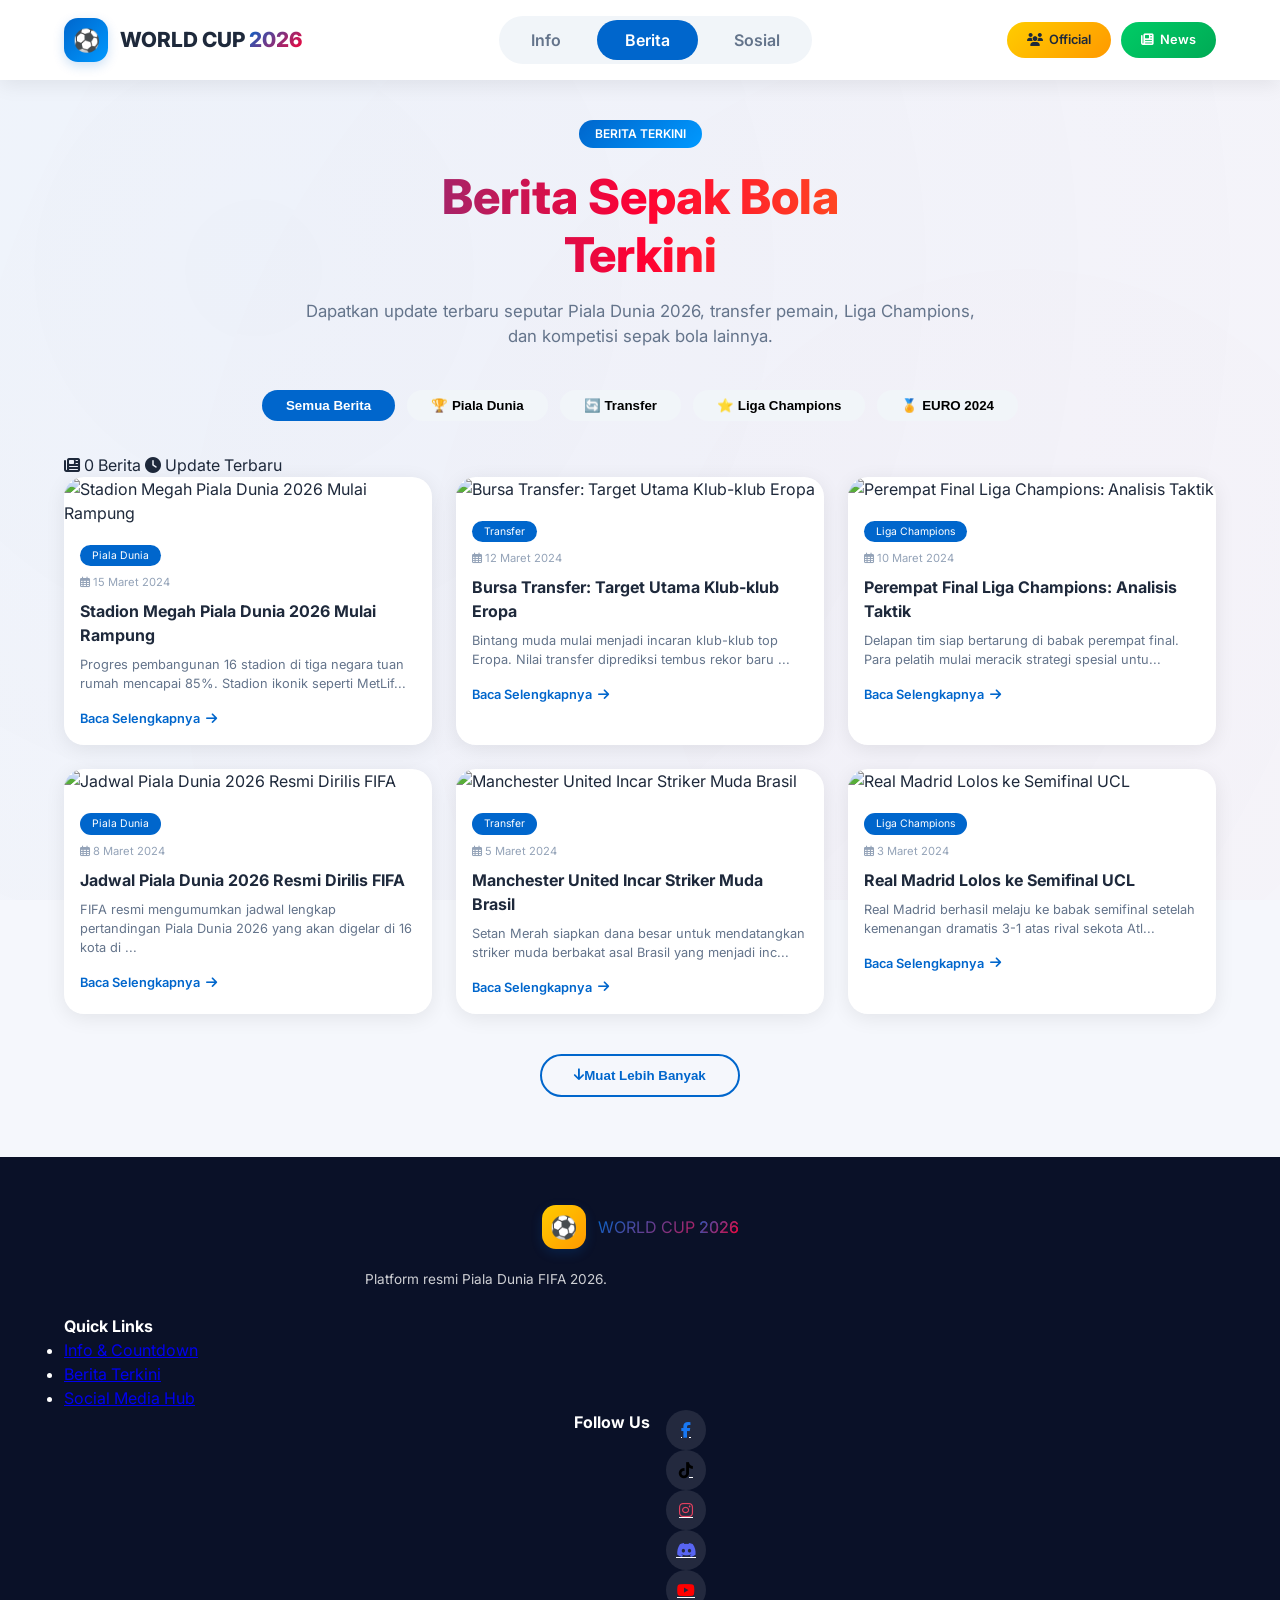
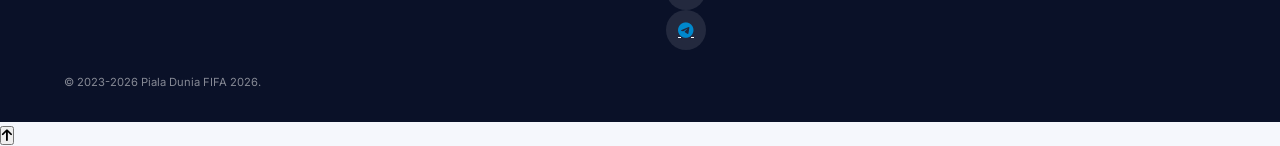
==== commit 00d35088: "Update berita.html" ====
--- a/berita.html
+++ b/berita.html
@@ -3,9 +3,9 @@
 <head>
     <meta charset="UTF-8">
     <meta name="viewport" content="width=device-width, initial-scale=1.0, user-scalable=yes">
-    <title>Piala Dunia 2026 | Berita Sepak Bola</title>
+    <title>Piala Dunia 2026 | Berita Sepak Bola Terkini</title>
     <link rel="stylesheet" href="https://cdnjs.cloudflare.com/ajax/libs/font-awesome/6.4.0/css/all.min.css">
-    <link href="https://fonts.googleapis.com/css2?family=Inter:opsz,wght@14..32,400;14..32,500;14..32,600;14..32,700;14..32,800&display=swap" rel="stylesheet">
+    <link href="https://fonts.googleapis.com/css2?family=Inter:opsz,wght@14..32,400;14..32,500;14..32,600;14..32,700;14..32,800;14..32,900&display=swap" rel="stylesheet">
     <link rel="stylesheet" href="style.css">
 </head>
 <body>
@@ -37,9 +37,11 @@
         <button class="close-btn" id="closeBtn"><i class="fas fa-times"></i></button>
     </div>
     <div class="mobile-menu-links">
-        <a href="index.html">📅 Info & Countdown</a>
-        <a href="berita.html" class="active">📰 Berita Terkini</a>
-        <a href="social.html">🌐 Social Media Hub</a>
+        <a href="index.html"><i class="fas fa-clock"></i> Info & Countdown</a>
+        <a href="berita.html" class="active"><i class="fas fa-newspaper"></i> Berita Terkini</a>
+        <a href="social.html"><i class="fas fa-share-alt"></i> Social Media Hub</a>
+        <a href="#"><i class="fas fa-calendar"></i> Jadwal</a>
+        <a href="#"><i class="fas fa-ticket-alt"></i> Tiket</a>
     </div>
 </div>
 <div class="overlay" id="overlay"></div>
@@ -59,34 +61,50 @@
             <button class="filter" data-filter="piala-dunia">🏆 Piala Dunia</button>
             <button class="filter" data-filter="transfer">🔄 Transfer</button>
             <button class="filter" data-filter="ucl">⭐ Liga Champions</button>
+            <button class="filter" data-filter="euro">🏅 EURO 2024</button>
         </div>
+        
+        <div class="news-stats" id="newsStats">
+            <span><i class="fas fa-newspaper"></i> <span id="totalNews">0</span> Berita</span>
+            <span><i class="fas fa-clock"></i> Update Terbaru</span>
+        </div>
+        
         <div class="news-grid" id="newsGrid"></div>
+        
         <div class="load-more">
-            <button id="loadMoreBtn" class="btn-loadmore">Muat Lebih Banyak <i class="fas fa-arrow-down"></i></button>
+            <button id="loadMoreBtn" class="btn-loadmore"><i class="fas fa-arrow-down"></i> Muat Lebih Banyak</button>
         </div>
     </div>
 </main>
 
 <footer>
     <div class="container">
-        <div class="footer-content">
-            <div class="footer-logo">
-                <div class="logo-circle">⚽</div>
-                <div>WORLD CUP <span>2026</span></div>
+        <div class="footer-grid">
+            <div class="footer-brand">
+                <div class="footer-logo"><div class="logo-circle">⚽</div><span>WORLD CUP <span>2026</span></span></div>
+                <p>Platform resmi Piala Dunia FIFA 2026.</p>
             </div>
-            <p>Platform resmi Piala Dunia FIFA 2026. Dapatkan akses eksklusif dan jadilah bagian dari sejarah sepakbola terbesar di dunia.</p>
+            <div class="footer-links">
+                <h4>Quick Links</h4>
+                <ul><li><a href="index.html">Info & Countdown</a></li><li><a href="berita.html">Berita Terkini</a></li><li><a href="social.html">Social Media Hub</a></li></ul>
+            </div>
             <div class="footer-social">
-                <a href="#" class="fb"><i class="fab fa-facebook-f"></i></a>
-                <a href="#" class="tt"><i class="fab fa-tiktok"></i></a>
-                <a href="#" class="ig"><i class="fab fa-instagram"></i></a>
-                <a href="#" class="dc"><i class="fab fa-discord"></i></a>
-                <a href="#" class="yt"><i class="fab fa-youtube"></i></a>
-                <a href="#" class="tg"><i class="fab fa-telegram"></i></a>
+                <h4>Follow Us</h4>
+                <div class="social-icons">
+                    <a href="#" class="fb"><i class="fab fa-facebook-f"></i></a>
+                    <a href="#" class="tt"><i class="fab fa-tiktok"></i></a>
+                    <a href="#" class="ig"><i class="fab fa-instagram"></i></a>
+                    <a href="#" class="dc"><i class="fab fa-discord"></i></a>
+                    <a href="#" class="yt"><i class="fab fa-youtube"></i></a>
+                    <a href="#" class="tg"><i class="fab fa-telegram"></i></a>
+                </div>
             </div>
-            <div class="copyright">© 2023-2026 Piala Dunia FIFA 2026. All rights reserved.</div>
         </div>
+        <div class="footer-bottom"><div class="copyright">© 2023-2026 Piala Dunia FIFA 2026.</div></div>
     </div>
 </footer>
+
+<button id="backToTop" class="back-to-top"><i class="fas fa-arrow-up"></i></button>
 
 <script src="script.js"></script>
 </body>
--- a/style.css
+++ b/style.css
@@ -1,6 +1,6 @@
 /* ============================================
    PIALA DUNIA 2026 - PREMIUM CSS
-   Header TIDAK PERNAH HILANG
+   Design Serasi | Responsif | Modern
    ============================================ */
 
 * {
@@ -12,24 +12,35 @@
 :root {
     --blue: #0066CC;
     --blue-dark: #004999;
+    --blue-light: #3B82F6;
     --red: #FF0033;
     --gold: #FFCC00;
+    --gold-dark: #FF9900;
     --green: #00CC66;
     --dark: #0A1128;
     --white: #FFFFFF;
-    --gray: #5A6E7F;
-    --gray-light: #F1F5F9;
+    --gray-100: #F8FAFC;
+    --gray-200: #F1F5F9;
+    --gray-300: #E2E8F0;
+    --gray-400: #CBD5E1;
+    --gray-500: #94A3B8;
+    --gray-600: #64748B;
+    --gray-700: #475569;
+    --gray-800: #1E293B;
     --shadow: 0 4px 20px rgba(0,0,0,0.08);
     --shadow-hover: 0 8px 30px rgba(0,0,0,0.12);
     --radius: 20px;
     --radius-sm: 12px;
+    --radius-md: 16px;
+    --transition: all 0.3s ease;
 }
 
 body {
     font-family: 'Inter', sans-serif;
     background: #F5F7FC;
-    color: #1A2C3E;
+    color: var(--gray-800);
     line-height: 1.5;
+    overflow-x: hidden;
 }
 
 .bg-gradient {
@@ -50,7 +61,7 @@
     padding: 0 24px;
 }
 
-/* ========== HEADER (TIDAK PERNAH HILANG) ========== */
+/* ========== HEADER (STATIS, TIDAK HILANG) ========== */
 header {
     background: var(--white);
     position: sticky;
@@ -74,6 +85,7 @@
     display: flex;
     align-items: center;
     gap: 12px;
+    cursor: pointer;
 }
 
 .logo-circle {
@@ -103,18 +115,18 @@
 .header-links {
     display: flex;
     gap: 8px;
-    background: var(--gray-light);
+    background: var(--gray-200);
     padding: 4px;
     border-radius: 40px;
 }
 
 .header-links a {
-    padding: 8px 24px;
+    padding: 8px 28px;
     border-radius: 40px;
     text-decoration: none;
     font-weight: 600;
-    color: var(--gray);
-    transition: all 0.2s;
+    color: var(--gray-600);
+    transition: var(--transition);
 }
 
 .header-links a:hover {
@@ -133,7 +145,7 @@
 }
 
 .btn-gold, .btn-green {
-    padding: 8px 18px;
+    padding: 8px 20px;
     border-radius: 40px;
     font-weight: 600;
     font-size: 0.8rem;
@@ -144,8 +156,8 @@
 }
 
 .btn-gold {
-    background: linear-gradient(135deg, var(--gold), #FF9900);
-    color: #1A2C3E;
+    background: linear-gradient(135deg, var(--gold), var(--gold-dark));
+    color: var(--gray-800);
 }
 
 .btn-green {
@@ -184,7 +196,7 @@
     justify-content: space-between;
     align-items: center;
     padding: 20px;
-    border-bottom: 1px solid #E2E8F0;
+    border-bottom: 1px solid var(--gray-300);
 }
 
 .close-btn {
@@ -203,9 +215,9 @@
 .mobile-menu-links a {
     padding: 14px 0;
     text-decoration: none;
-    color: #334155;
+    color: var(--gray-700);
     font-weight: 600;
-    border-bottom: 1px solid #F1F5F9;
+    border-bottom: 1px solid var(--gray-200);
 }
 
 .mobile-menu-links a.active {
@@ -261,7 +273,7 @@
 
 .hero p {
     font-size: clamp(0.9rem, 1.8vw, 1.05rem);
-    color: var(--gray);
+    color: var(--gray-600);
     max-width: 700px;
     margin: 0 auto;
 }
@@ -275,8 +287,8 @@
 }
 
 .btn-primary {
-    background: linear-gradient(135deg, var(--gold), #FF9900);
-    color: #1A2C3E;
+    background: linear-gradient(135deg, var(--gold), var(--gold-dark));
+    color: var(--gray-800);
     padding: 12px 28px;
     border-radius: 40px;
     font-weight: 700;
@@ -284,7 +296,7 @@
     display: inline-flex;
     align-items: center;
     gap: 8px;
-    transition: all 0.2s;
+    transition: var(--transition);
 }
 
 .btn-primary:hover {
@@ -302,7 +314,7 @@
     display: inline-flex;
     align-items: center;
     gap: 8px;
-    transition: all 0.2s;
+    transition: var(--transition);
 }
 
 .btn-outline:hover {
@@ -316,7 +328,7 @@
 }
 
 .section-title {
-    font-size: 1.5rem;
+    font-size: 1.6rem;
     font-weight: 700;
     margin-bottom: 24px;
 }
@@ -331,7 +343,7 @@
 }
 
 .countdown-card h2 {
-    font-size: 1.5rem;
+    font-size: 1.6rem;
     margin-bottom: 12px;
 }
 
@@ -395,7 +407,7 @@
     padding: 24px;
     text-align: center;
     box-shadow: var(--shadow);
-    transition: all 0.2s;
+    transition: var(--transition);
 }
 
 .host-card:hover {
@@ -416,7 +428,7 @@
 
 .host-card p {
     font-size: 0.8rem;
-    color: var(--gray);
+    color: var(--gray-600);
 }
 
 /* ========== STATS ========== */
@@ -432,7 +444,7 @@
     padding: 24px;
     text-align: center;
     box-shadow: var(--shadow);
-    transition: all 0.2s;
+    transition: var(--transition);
 }
 
 .stat:hover {
@@ -453,7 +465,7 @@
 
 .stat span {
     font-size: 0.75rem;
-    color: var(--gray);
+    color: var(--gray-600);
 }
 
 /* ========== STADIUMS ========== */
@@ -468,7 +480,7 @@
     border-radius: var(--radius);
     overflow: hidden;
     box-shadow: var(--shadow);
-    transition: all 0.2s;
+    transition: var(--transition);
 }
 
 .stadium-card:hover {
@@ -490,7 +502,7 @@
 .stadium-card p {
     padding: 0 16px 16px;
     font-size: 0.75rem;
-    color: var(--gray);
+    color: var(--gray-600);
 }
 
 /* ========== CTA ========== */
@@ -503,7 +515,7 @@
 }
 
 .cta-box h3 {
-    font-size: 1.5rem;
+    font-size: 1.6rem;
     margin-bottom: 12px;
 }
 
@@ -526,6 +538,12 @@
     border-radius: 40px;
     font-weight: 700;
     text-decoration: none;
+    transition: var(--transition);
+}
+
+.btn-white:hover {
+    transform: translateY(-2px);
+    box-shadow: var(--shadow);
 }
 
 /* ========== FILTER ========== */
@@ -538,16 +556,21 @@
 }
 
 .filter {
-    background: #F1F5F9;
+    background: var(--gray-200);
     border: none;
     padding: 8px 24px;
     border-radius: 40px;
     font-weight: 600;
     cursor: pointer;
-    transition: all 0.2s;
-}
-
-.filter:hover, .filter.active {
+    transition: var(--transition);
+}
+
+.filter:hover {
+    background: var(--blue);
+    color: white;
+}
+
+.filter.active {
     background: var(--blue);
     color: white;
 }
@@ -565,7 +588,7 @@
     border-radius: var(--radius);
     overflow: hidden;
     box-shadow: var(--shadow);
-    transition: all 0.2s;
+    transition: var(--transition);
 }
 
 .news-card:hover {
@@ -595,7 +618,7 @@
 
 .news-date {
     font-size: 0.7rem;
-    color: var(--gray);
+    color: var(--gray-500);
     margin-bottom: 8px;
 }
 
@@ -606,7 +629,7 @@
 
 .news-card p {
     font-size: 0.8rem;
-    color: var(--gray);
+    color: var(--gray-600);
     margin-bottom: 12px;
 }
 
@@ -618,6 +641,11 @@
     display: inline-flex;
     align-items: center;
     gap: 6px;
+    transition: var(--transition);
+}
+
+.read-more:hover {
+    gap: 10px;
 }
 
 .load-more {
@@ -632,7 +660,7 @@
     border-radius: 40px;
     font-weight: 700;
     cursor: pointer;
-    transition: all 0.2s;
+    transition: var(--transition);
 }
 
 .btn-loadmore:hover {
@@ -642,9 +670,9 @@
 
 /* ========== FEATURED SOCIAL ========== */
 .featured-list {
-    display: flex;
-    flex-direction: column;
-    gap: 12px;
+    display: grid;
+    grid-template-columns: repeat(2, 1fr);
+    gap: 16px;
     margin-bottom: 48px;
 }
 
@@ -652,11 +680,11 @@
     display: flex;
     align-items: center;
     gap: 16px;
-    background: var(--gray-light);
+    background: var(--gray-200);
     padding: 16px 20px;
     border-radius: 20px;
     text-decoration: none;
-    transition: all 0.2s;
+    transition: var(--transition);
 }
 
 .featured:hover {
@@ -674,22 +702,30 @@
 
 .featured strong {
     display: block;
-    color: #1A2C3E;
+    color: var(--gray-800);
 }
 
 .featured span {
     font-size: 0.7rem;
-    color: var(--gray);
+    color: var(--gray-500);
 }
 
 .featured i:last-child {
-    color: var(--gray);
+    color: var(--gray-400);
+    transition: var(--transition);
+}
+
+.featured:hover i:last-child {
+    transform: translateX(4px);
+    color: var(--blue);
 }
 
 .fb i:first-child { color: #1877F2; }
 .ig i:first-child { color: #E4405F; }
 .tt i:first-child { color: #000; }
 .tg i:first-child { color: #0088CC; }
+.dc i:first-child { color: #5865F2; }
+.yt i:first-child { color: #FF0000; }
 
 /* ========== SOCIAL GRID ========== */
 .social-grid {
@@ -705,7 +741,7 @@
     padding: 24px;
     text-align: center;
     box-shadow: var(--shadow);
-    transition: all 0.2s;
+    transition: var(--transition);
 }
 
 .social-card:hover {
@@ -739,20 +775,20 @@
 
 .social-card p {
     font-size: 0.8rem;
-    color: var(--gray);
+    color: var(--gray-600);
     margin-bottom: 16px;
 }
 
 .social-btn {
     display: inline-block;
-    background: #F1F5F9;
+    background: var(--gray-200);
     padding: 8px 20px;
     border-radius: 40px;
     text-decoration: none;
     font-weight: 600;
     font-size: 0.8rem;
-    color: #1A2C3E;
-    transition: all 0.2s;
+    color: var(--gray-800);
+    transition: var(--transition);
 }
 
 .social-btn:hover {
@@ -779,7 +815,7 @@
 
 .stat-label {
     font-size: 0.8rem;
-    color: #94A3B8;
+    color: var(--gray-400);
 }
 
 /* ========== FOOTER ========== */
@@ -843,7 +879,7 @@
     align-items: center;
     justify-content: center;
     color: white;
-    transition: all 0.2s;
+    transition: var(--transition);
 }
 
 .footer-social a:hover {
@@ -863,11 +899,17 @@
 }
 
 /* ========== RESPONSIVE ========== */
+@media (max-width: 1024px) {
+    .stats, .featured-list {
+        grid-template-columns: repeat(2, 1fr);
+    }
+}
+
 @media (max-width: 992px) {
     .hosts, .stadiums, .news-grid, .social-grid {
         grid-template-columns: repeat(2, 1fr);
     }
-    .stats, .community-stats {
+    .community-stats {
         grid-template-columns: repeat(2, 1fr);
     }
 }
@@ -885,13 +927,12 @@
         display: block;
     }
     
-    .hosts, .stadiums, .news-grid, .social-grid {
+    .hosts, .stadiums, .news-grid, .social-grid, .featured-list {
         grid-template-columns: 1fr;
     }
     
     .stats, .community-stats {
         grid-template-columns: repeat(2, 1fr);
-        gap: 12px;
     }
     
     .countdown-item {
@@ -918,7 +959,7 @@
         font-size: 1rem;
     }
     
-    .stats {
+    .stats, .community-stats {
         grid-template-columns: 1fr;
     }
     
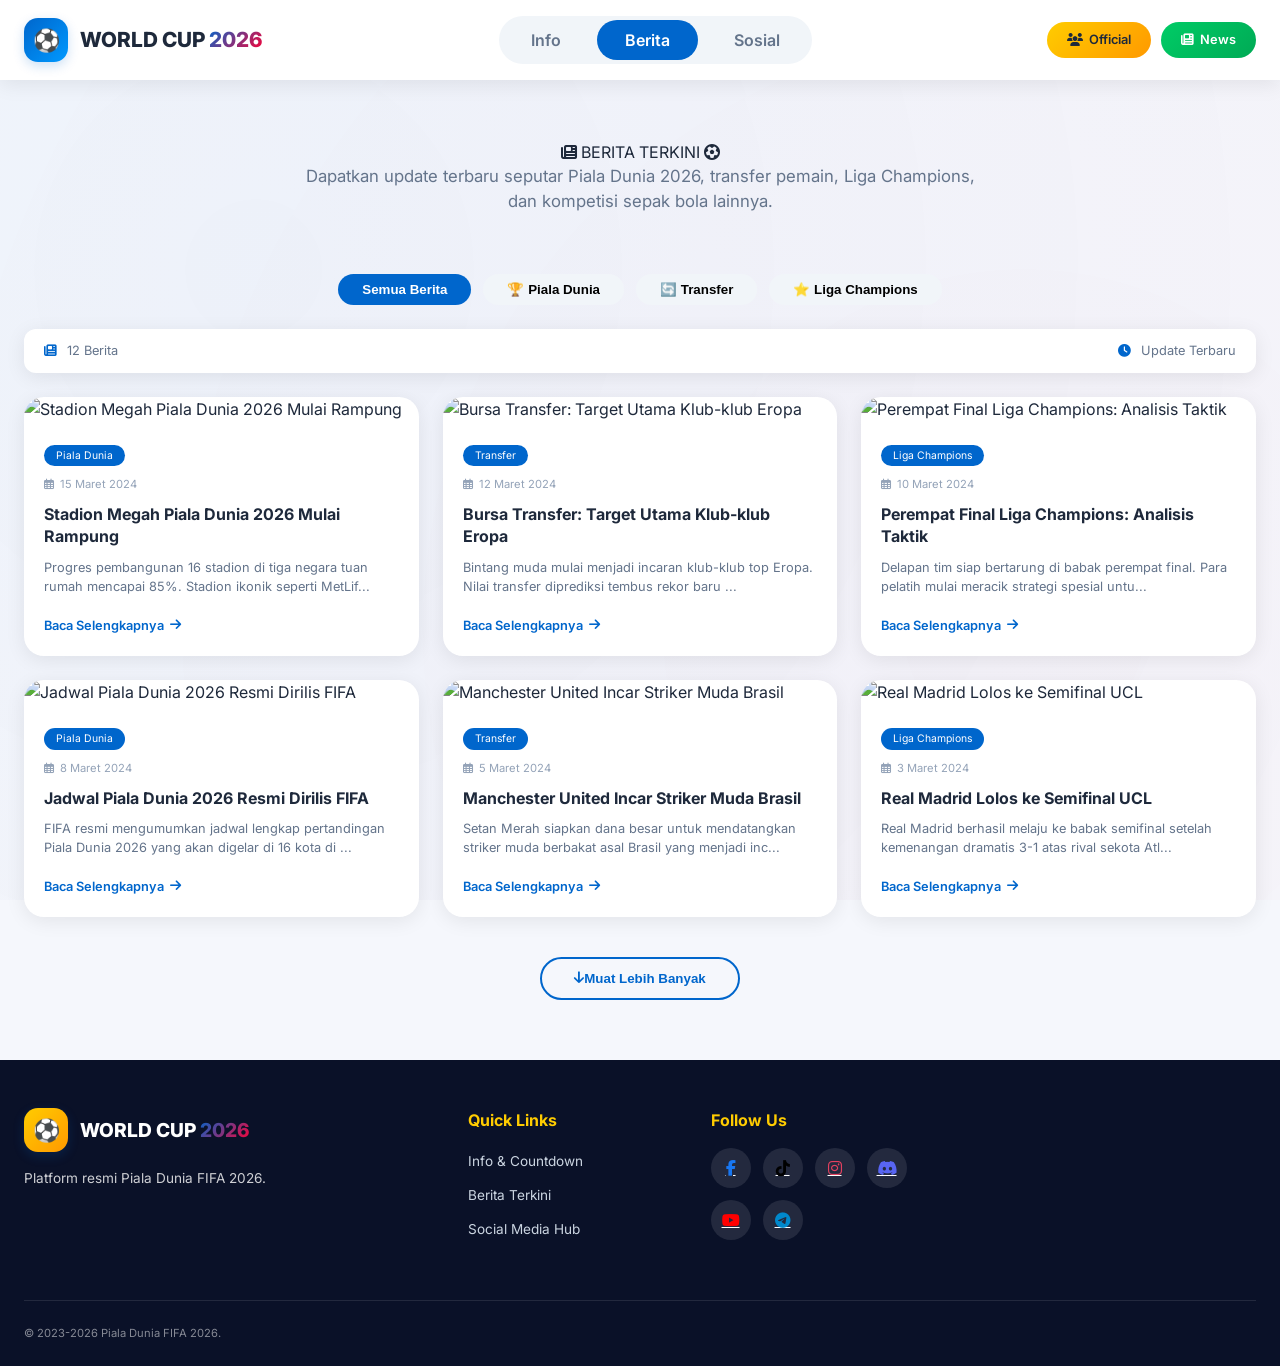
==== commit 05834e07: "Update berita.html" ====
--- a/berita.html
+++ b/berita.html
@@ -40,17 +40,17 @@
         <a href="index.html"><i class="fas fa-clock"></i> Info & Countdown</a>
         <a href="berita.html" class="active"><i class="fas fa-newspaper"></i> Berita Terkini</a>
         <a href="social.html"><i class="fas fa-share-alt"></i> Social Media Hub</a>
-        <a href="#"><i class="fas fa-calendar"></i> Jadwal</a>
-        <a href="#"><i class="fas fa-ticket-alt"></i> Tiket</a>
     </div>
 </div>
 <div class="overlay" id="overlay"></div>
 
-<section class="hero small">
+<!-- Hero Section Berita - HERO BADGE DIPERBESAR, H1 DIHAPUS -->
+<section class="hero berita-hero">
     <div class="container">
-        <div class="hero-badge">BERITA TERKINI</div>
-        <h1>Berita Sepak Bola<br>Terkini</h1>
-        <p>Dapatkan update terbaru seputar Piala Dunia 2026, transfer pemain, Liga Champions, dan kompetisi sepak bola lainnya.</p>
+        <div class="hero-badge-large">
+            <i class="fas fa-newspaper"></i> BERITA TERKINI <i class="fas fa-futbol"></i>
+        </div>
+        <p class="hero-description">Dapatkan update terbaru seputar Piala Dunia 2026, transfer pemain, Liga Champions, dan kompetisi sepak bola lainnya.</p>
     </div>
 </section>
 
@@ -61,7 +61,6 @@
             <button class="filter" data-filter="piala-dunia">🏆 Piala Dunia</button>
             <button class="filter" data-filter="transfer">🔄 Transfer</button>
             <button class="filter" data-filter="ucl">⭐ Liga Champions</button>
-            <button class="filter" data-filter="euro">🏅 EURO 2024</button>
         </div>
         
         <div class="news-stats" id="newsStats">
@@ -80,25 +79,9 @@
 <footer>
     <div class="container">
         <div class="footer-grid">
-            <div class="footer-brand">
-                <div class="footer-logo"><div class="logo-circle">⚽</div><span>WORLD CUP <span>2026</span></span></div>
-                <p>Platform resmi Piala Dunia FIFA 2026.</p>
-            </div>
-            <div class="footer-links">
-                <h4>Quick Links</h4>
-                <ul><li><a href="index.html">Info & Countdown</a></li><li><a href="berita.html">Berita Terkini</a></li><li><a href="social.html">Social Media Hub</a></li></ul>
-            </div>
-            <div class="footer-social">
-                <h4>Follow Us</h4>
-                <div class="social-icons">
-                    <a href="#" class="fb"><i class="fab fa-facebook-f"></i></a>
-                    <a href="#" class="tt"><i class="fab fa-tiktok"></i></a>
-                    <a href="#" class="ig"><i class="fab fa-instagram"></i></a>
-                    <a href="#" class="dc"><i class="fab fa-discord"></i></a>
-                    <a href="#" class="yt"><i class="fab fa-youtube"></i></a>
-                    <a href="#" class="tg"><i class="fab fa-telegram"></i></a>
-                </div>
-            </div>
+            <div class="footer-brand"><div class="footer-logo"><div class="logo-circle">⚽</div><span>WORLD CUP <span>2026</span></span></div><p>Platform resmi Piala Dunia FIFA 2026.</p></div>
+            <div class="footer-links"><h4>Quick Links</h4><ul><li><a href="index.html">Info & Countdown</a></li><li><a href="berita.html">Berita Terkini</a></li><li><a href="social.html">Social Media Hub</a></li></ul></div>
+            <div class="footer-social"><h4>Follow Us</h4><div class="social-icons"><a href="#" class="fb"><i class="fab fa-facebook-f"></i></a><a href="#" class="tt"><i class="fab fa-tiktok"></i></a><a href="#" class="ig"><i class="fab fa-instagram"></i></a><a href="#" class="dc"><i class="fab fa-discord"></i></a><a href="#" class="yt"><i class="fab fa-youtube"></i></a><a href="#" class="tg"><i class="fab fa-telegram"></i></a></div></div>
         </div>
         <div class="footer-bottom"><div class="copyright">© 2023-2026 Piala Dunia FIFA 2026.</div></div>
     </div>
--- a/style.css
+++ b/style.css
@@ -1,6 +1,6 @@
 /* ============================================
    PIALA DUNIA 2026 - PREMIUM CSS
-   Design Serasi | Responsif | Modern
+   Fully Responsive | Modern Design
    ============================================ */
 
 * {
@@ -29,6 +29,7 @@
     --gray-800: #1E293B;
     --shadow: 0 4px 20px rgba(0,0,0,0.08);
     --shadow-hover: 0 8px 30px rgba(0,0,0,0.12);
+    --shadow-lg: 0 20px 35px rgba(0,0,0,0.15);
     --radius: 20px;
     --radius-sm: 12px;
     --radius-md: 16px;
@@ -56,12 +57,12 @@
 }
 
 .container {
-    max-width: 1200px;
+    max-width: 1280px;
     margin: 0 auto;
     padding: 0 24px;
 }
 
-/* ========== HEADER (STATIS, TIDAK HILANG) ========== */
+/* ========== HEADER ========== */
 header {
     background: var(--white);
     position: sticky;
@@ -71,7 +72,7 @@
 }
 
 .header-container {
-    max-width: 1200px;
+    max-width: 1280px;
     margin: 0 auto;
     padding: 16px 24px;
     display: flex;
@@ -218,6 +219,9 @@
     color: var(--gray-700);
     font-weight: 600;
     border-bottom: 1px solid var(--gray-200);
+    display: flex;
+    align-items: center;
+    gap: 12px;
 }
 
 .mobile-menu-links a.active {
@@ -322,29 +326,83 @@
     color: white;
 }
 
+.btn-outline-white {
+    border: 2px solid rgba(255,255,255,0.3);
+    color: white;
+    padding: 10px 26px;
+    border-radius: 40px;
+    font-weight: 700;
+    text-decoration: none;
+    display: inline-flex;
+    align-items: center;
+    gap: 8px;
+    background: transparent;
+    transition: var(--transition);
+}
+
+.btn-outline-white:hover {
+    background: rgba(255,255,255,0.2);
+    border-color: white;
+}
+
 /* ========== SECTION ========== */
 .section {
     margin-bottom: 48px;
 }
 
+.section-header {
+    text-align: center;
+    margin-bottom: 32px;
+}
+
+.section-tag {
+    display: inline-block;
+    background: linear-gradient(135deg, var(--blue), #0099FF);
+    color: white;
+    padding: 4px 16px;
+    border-radius: 40px;
+    font-size: 0.7rem;
+    font-weight: 600;
+    margin-bottom: 12px;
+}
+
 .section-title {
-    font-size: 1.6rem;
+    font-size: clamp(1.5rem, 4vw, 1.8rem);
     font-weight: 700;
-    margin-bottom: 24px;
+    margin-bottom: 8px;
+}
+
+.section-subtitle {
+    font-size: 0.9rem;
+    color: var(--gray-500);
 }
 
 /* ========== COUNTDOWN ========== */
 .countdown-card {
     background: linear-gradient(135deg, var(--dark), #142040);
     border-radius: var(--radius);
-    padding: 40px 32px;
+    padding: 48px 32px;
     text-align: center;
     color: white;
+    position: relative;
+    overflow: hidden;
+}
+
+.countdown-glow {
+    position: absolute;
+    top: -50%;
+    right: -20%;
+    width: 300px;
+    height: 300px;
+    background: radial-gradient(circle, rgba(0,102,204,0.3), transparent);
+    border-radius: 50%;
 }
 
 .countdown-card h2 {
-    font-size: 1.6rem;
+    font-size: clamp(1.4rem, 4vw, 1.8rem);
     margin-bottom: 12px;
+    position: relative;
+    z-index: 1;
 }
 
 .countdown-date {
@@ -354,14 +412,19 @@
     border-radius: 40px;
     font-size: 0.85rem;
     margin-bottom: 30px;
+    position: relative;
+    z-index: 1;
 }
 
 .countdown {
     display: flex;
     justify-content: center;
-    gap: 20px;
+    align-items: center;
+    gap: 12px;
     margin-bottom: 30px;
     flex-wrap: wrap;
+    position: relative;
+    z-index: 1;
 }
 
 .countdown-item {
@@ -373,9 +436,15 @@
 }
 
 .countdown-item .num {
-    font-size: 2rem;
+    font-size: clamp(1.8rem, 4vw, 2.2rem);
     font-weight: 800;
     display: block;
+    animation: pulse 1s infinite;
+}
+
+@keyframes pulse {
+    0%, 100% { transform: scale(1); }
+    50% { transform: scale(1.05); }
 }
 
 .countdown-item .label {
@@ -384,6 +453,39 @@
     opacity: 0.8;
 }
 
+.countdown-sep {
+    font-size: 2rem;
+    font-weight: 800;
+    margin-bottom: 20px;
+}
+
+.countdown-progress {
+    background: rgba(255,255,255,0.2);
+    border-radius: 10px;
+    height: 6px;
+    margin: 20px 0;
+    overflow: hidden;
+    position: relative;
+    z-index: 1;
+}
+
+.progress-bar {
+    background: linear-gradient(90deg, var(--gold), var(--gold-dark));
+    width: 0%;
+    height: 100%;
+    border-radius: 10px;
+    transition: width 0.5s;
+}
+
+.countdown-actions {
+    display: flex;
+    justify-content: center;
+    gap: 16px;
+    flex-wrap: wrap;
+    position: relative;
+    z-index: 1;
+}
+
 .btn-block {
     display: inline-flex;
     align-items: center;
@@ -392,6 +494,45 @@
     border-radius: 40px;
     font-weight: 700;
     text-decoration: none;
+}
+
+/* ========== QUICK INFO ========== */
+.quick-info {
+    display: grid;
+    grid-template-columns: repeat(4, 1fr);
+    gap: 20px;
+    margin-bottom: 48px;
+}
+
+.quick-item {
+    background: white;
+    border-radius: var(--radius-sm);
+    padding: 20px;
+    display: flex;
+    align-items: center;
+    gap: 16px;
+    box-shadow: var(--shadow);
+    transition: var(--transition);
+}
+
+.quick-item:hover {
+    transform: translateY(-3px);
+    box-shadow: var(--shadow-hover);
+}
+
+.quick-item i {
+    font-size: 2rem;
+    color: var(--blue);
+}
+
+.quick-item strong {
+    font-size: 1.2rem;
+    display: block;
+}
+
+.quick-item span {
+    font-size: 0.7rem;
+    color: var(--gray-500);
 }
 
 /* ========== HOSTS ========== */
@@ -415,8 +556,8 @@
     box-shadow: var(--shadow-hover);
 }
 
-.host-card img {
-    width: 80px;
+.host-flag img {
+    width: 100px;
     border-radius: 12px;
     margin-bottom: 16px;
 }
@@ -428,43 +569,18 @@
 
 .host-card p {
     font-size: 0.8rem;
-    color: var(--gray-600);
-}
-
-/* ========== STATS ========== */
-.stats {
-    display: grid;
-    grid-template-columns: repeat(4, 1fr);
-    gap: 20px;
-}
-
-.stat {
-    background: white;
-    border-radius: var(--radius);
-    padding: 24px;
-    text-align: center;
-    box-shadow: var(--shadow);
-    transition: var(--transition);
-}
-
-.stat:hover {
-    transform: translateY(-4px);
-}
-
-.stat i {
-    font-size: 2rem;
-    color: var(--blue);
+    color: var(--gray-500);
     margin-bottom: 12px;
-    display: block;
-}
-
-.stat strong {
-    font-size: 1.6rem;
-    display: block;
-}
-
-.stat span {
-    font-size: 0.75rem;
+}
+
+.host-detail {
+    display: flex;
+    justify-content: center;
+    gap: 16px;
+}
+
+.host-detail span {
+    font-size: 0.7rem;
     color: var(--gray-600);
 }
 
@@ -488,10 +604,32 @@
     box-shadow: var(--shadow-hover);
 }
 
-.stadium-card img {
+.stadium-img {
+    position: relative;
+    height: 180px;
+    overflow: hidden;
+}
+
+.stadium-img img {
     width: 100%;
-    height: 180px;
+    height: 100%;
     object-fit: cover;
+    transition: transform 0.3s;
+}
+
+.stadium-card:hover .stadium-img img {
+    transform: scale(1.05);
+}
+
+.stadium-cap {
+    position: absolute;
+    bottom: 12px;
+    right: 12px;
+    background: rgba(0,0,0,0.7);
+    color: white;
+    padding: 4px 10px;
+    border-radius: 20px;
+    font-size: 0.7rem;
 }
 
 .stadium-card h3 {
@@ -502,7 +640,107 @@
 .stadium-card p {
     padding: 0 16px 16px;
     font-size: 0.75rem;
-    color: var(--gray-600);
+    color: var(--gray-500);
+}
+
+/* ========== FACTS GRID ========== */
+.facts-grid {
+    display: grid;
+    grid-template-columns: repeat(6, 1fr);
+    gap: 20px;
+}
+
+.fact-card {
+    background: white;
+    border-radius: var(--radius);
+    padding: 24px 16px;
+    text-align: center;
+    box-shadow: var(--shadow);
+    transition: var(--transition);
+}
+
+.fact-card:hover {
+    transform: translateY(-4px);
+    box-shadow: var(--shadow-hover);
+}
+
+.fact-card i {
+    font-size: 2rem;
+    color: var(--blue);
+    margin-bottom: 12px;
+    display: block;
+}
+
+.fact-num {
+    font-size: 1.5rem;
+    font-weight: 800;
+}
+
+.fact-label {
+    font-size: 0.75rem;
+    font-weight: 600;
+    margin-top: 4px;
+}
+
+.fact-desc {
+    font-size: 0.65rem;
+    color: var(--gray-500);
+    margin-top: 4px;
+}
+
+/* ========== NEWS PREVIEW ========== */
+.news-preview {
+    display: grid;
+    grid-template-columns: repeat(3, 1fr);
+    gap: 24px;
+    margin-bottom: 24px;
+}
+
+.preview-card {
+    background: white;
+    border-radius: var(--radius);
+    overflow: hidden;
+    box-shadow: var(--shadow);
+    transition: var(--transition);
+}
+
+.preview-card:hover {
+    transform: translateY(-4px);
+    box-shadow: var(--shadow-hover);
+}
+
+.preview-card img {
+    width: 100%;
+    height: 160px;
+    object-fit: cover;
+}
+
+.preview-card .content {
+    padding: 16px;
+}
+
+.preview-card .tag {
+    display: inline-block;
+    background: var(--blue);
+    color: white;
+    font-size: 0.6rem;
+    padding: 3px 10px;
+    border-radius: 20px;
+    margin-bottom: 8px;
+}
+
+.preview-card h4 {
+    font-size: 0.95rem;
+    margin-bottom: 8px;
+}
+
+.preview-card p {
+    font-size: 0.75rem;
+    color: var(--gray-500);
+}
+
+.text-center {
+    text-align: center;
 }
 
 /* ========== CTA ========== */
@@ -511,17 +749,34 @@
     border-radius: var(--radius);
     padding: 48px 32px;
     text-align: center;
-    color: white;
-}
-
-.cta-box h3 {
-    font-size: 1.6rem;
+    position: relative;
+    overflow: hidden;
+}
+
+.cta-bg {
+    position: absolute;
+    top: -50%;
+    right: -20%;
+    width: 300px;
+    height: 300px;
+    background: radial-gradient(circle, rgba(255,255,255,0.1), transparent);
+    border-radius: 50%;
+}
+
+.cta-content {
+    position: relative;
+    z-index: 1;
+}
+
+.cta-content h3 {
+    font-size: clamp(1.3rem, 3vw, 1.6rem);
+    color: white;
     margin-bottom: 12px;
 }
 
-.cta-box p {
+.cta-content p {
+    color: rgba(255,255,255,0.9);
     margin-bottom: 24px;
-    opacity: 0.9;
 }
 
 .cta-buttons {
@@ -551,7 +806,7 @@
     display: flex;
     justify-content: center;
     gap: 12px;
-    margin-bottom: 32px;
+    margin-bottom: 24px;
     flex-wrap: wrap;
 }
 
@@ -565,14 +820,30 @@
     transition: var(--transition);
 }
 
-.filter:hover {
+.filter:hover, .filter.active {
     background: var(--blue);
     color: white;
 }
 
-.filter.active {
-    background: var(--blue);
-    color: white;
+.news-stats {
+    display: flex;
+    justify-content: space-between;
+    align-items: center;
+    background: white;
+    padding: 12px 20px;
+    border-radius: var(--radius-sm);
+    margin-bottom: 24px;
+    box-shadow: var(--shadow);
+}
+
+.news-stats span {
+    font-size: 0.8rem;
+    color: var(--gray-600);
+}
+
+.news-stats i {
+    margin-right: 6px;
+    color: var(--blue);
 }
 
 /* ========== NEWS GRID ========== */
@@ -598,12 +869,12 @@
 
 .news-card img {
     width: 100%;
-    height: 180px;
+    height: 200px;
     object-fit: cover;
 }
 
 .news-content {
-    padding: 16px;
+    padding: 20px;
 }
 
 .news-tag {
@@ -613,24 +884,29 @@
     font-size: 0.65rem;
     padding: 3px 12px;
     border-radius: 20px;
-    margin-bottom: 8px;
+    margin-bottom: 10px;
 }
 
 .news-date {
     font-size: 0.7rem;
     color: var(--gray-500);
-    margin-bottom: 8px;
+    margin-bottom: 10px;
+    display: flex;
+    align-items: center;
+    gap: 6px;
 }
 
 .news-card h3 {
     font-size: 1rem;
-    margin-bottom: 8px;
+    margin-bottom: 10px;
+    line-height: 1.4;
 }
 
 .news-card p {
     font-size: 0.8rem;
     color: var(--gray-600);
-    margin-bottom: 12px;
+    margin-bottom: 16px;
+    line-height: 1.5;
 }
 
 .read-more {
@@ -805,6 +1081,7 @@
     border-radius: var(--radius);
     padding: 32px 24px;
     text-align: center;
+    margin-bottom: 48px;
 }
 
 .stat-num {
@@ -818,24 +1095,52 @@
     color: var(--gray-400);
 }
 
+/* ========== JOIN COMMUNITY ========== */
+.join-community {
+    text-align: center;
+    background: white;
+    border-radius: var(--radius);
+    padding: 40px 24px;
+    box-shadow: var(--shadow);
+}
+
+.join-community h3 {
+    font-size: 1.3rem;
+    margin-bottom: 8px;
+}
+
+.join-community p {
+    color: var(--gray-500);
+    margin-bottom: 24px;
+}
+
+.join-buttons {
+    display: flex;
+    justify-content: center;
+    gap: 16px;
+    flex-wrap: wrap;
+}
+
 /* ========== FOOTER ========== */
 footer {
     background: var(--dark);
     color: white;
-    padding: 48px 0 32px;
+    padding: 48px 0 24px;
     margin-top: 60px;
 }
 
-.footer-content {
-    text-align: center;
+.footer-grid {
+    display: grid;
+    grid-template-columns: 2fr 1fr 1fr 1.5fr;
+    gap: 40px;
+    margin-bottom: 40px;
 }
 
 .footer-logo {
     display: flex;
     align-items: center;
-    justify-content: center;
     gap: 12px;
-    margin-bottom: 20px;
+    margin-bottom: 16px;
 }
 
 .footer-logo .logo-circle {
@@ -844,33 +1149,94 @@
     background: linear-gradient(135deg, var(--gold), #FF9900);
 }
 
-.footer-logo div:last-child {
+.footer-logo span {
     font-weight: 800;
     font-size: 1.2rem;
 }
 
-.footer-logo span {
+.footer-logo span span {
     background: linear-gradient(135deg, var(--blue), var(--red));
     -webkit-background-clip: text;
     background-clip: text;
     color: transparent;
 }
 
-footer p {
-    max-width: 550px;
-    margin: 0 auto 24px;
+.footer-brand p {
     font-size: 0.85rem;
     opacity: 0.8;
-}
-
-.footer-social {
-    display: flex;
-    justify-content: center;
-    gap: 16px;
-    margin-bottom: 24px;
-}
-
-.footer-social a {
+    line-height: 1.6;
+}
+
+.newsletter h4 {
+    font-size: 0.9rem;
+    margin: 16px 0 12px;
+}
+
+.newsletter-form {
+    display: flex;
+    gap: 8px;
+}
+
+.newsletter-form input {
+    flex: 1;
+    padding: 10px 14px;
+    border: none;
+    border-radius: 40px;
+    background: rgba(255,255,255,0.1);
+    color: white;
+}
+
+.newsletter-form input::placeholder {
+    color: var(--gray-500);
+}
+
+.newsletter-form button {
+    background: var(--blue);
+    border: none;
+    padding: 0 16px;
+    border-radius: 40px;
+    color: white;
+    cursor: pointer;
+    transition: var(--transition);
+}
+
+.newsletter-form button:hover {
+    background: var(--blue-dark);
+}
+
+.footer-links h4, .footer-social h4 {
+    font-size: 1rem;
+    margin-bottom: 16px;
+    color: var(--gold);
+}
+
+.footer-links ul {
+    list-style: none;
+}
+
+.footer-links li {
+    margin-bottom: 10px;
+}
+
+.footer-links a {
+    color: var(--gray-400);
+    text-decoration: none;
+    font-size: 0.85rem;
+    transition: color 0.2s;
+}
+
+.footer-links a:hover {
+    color: var(--gold);
+}
+
+.social-icons {
+    display: flex;
+    gap: 12px;
+    flex-wrap: wrap;
+    margin-bottom: 20px;
+}
+
+.social-icons a {
     width: 40px;
     height: 40px;
     background: rgba(255,255,255,0.1);
@@ -882,35 +1248,126 @@
     transition: var(--transition);
 }
 
-.footer-social a:hover {
+.social-icons a:hover {
     transform: translateY(-3px);
 }
 
-.footer-social .fb:hover { background: #1877F2; }
-.footer-social .tt:hover { background: #000; }
-.footer-social .ig:hover { background: #E4405F; }
-.footer-social .dc:hover { background: #5865F2; }
-.footer-social .yt:hover { background: #FF0000; }
-.footer-social .tg:hover { background: #0088CC; }
+.social-icons .fb:hover { background: #1877F2; }
+.social-icons .tt:hover { background: #000; }
+.social-icons .ig:hover { background: #E4405F; }
+.social-icons .dc:hover { background: #5865F2; }
+.social-icons .yt:hover { background: #FF0000; }
+.social-icons .tg:hover { background: #0088CC; }
+
+.app-download h4 {
+    font-size: 0.9rem;
+    margin-bottom: 12px;
+}
+
+.app-buttons {
+    display: flex;
+    gap: 10px;
+    flex-wrap: wrap;
+}
+
+.app-buttons a {
+    display: inline-flex;
+    align-items: center;
+    gap: 8px;
+    background: rgba(255,255,255,0.1);
+    padding: 8px 16px;
+    border-radius: 40px;
+    text-decoration: none;
+    color: white;
+    font-size: 0.7rem;
+    transition: var(--transition);
+}
+
+.app-buttons a:hover {
+    background: var(--blue);
+}
+
+.footer-bottom {
+    display: flex;
+    justify-content: space-between;
+    align-items: center;
+    padding-top: 24px;
+    border-top: 1px solid rgba(255,255,255,0.1);
+    flex-wrap: wrap;
+    gap: 16px;
+}
 
 .copyright {
     font-size: 0.7rem;
     opacity: 0.5;
 }
 
+.payment-methods {
+    display: flex;
+    gap: 12px;
+}
+
+.payment-methods i {
+    font-size: 1.2rem;
+    opacity: 0.5;
+}
+
+/* ========== BACK TO TOP ========== */
+.back-to-top {
+    position: fixed;
+    bottom: 30px;
+    right: 30px;
+    width: 48px;
+    height: 48px;
+    background: var(--blue);
+    border: none;
+    border-radius: 50%;
+    color: white;
+    font-size: 1.2rem;
+    cursor: pointer;
+    opacity: 0;
+    visibility: hidden;
+    transition: all 0.3s;
+    box-shadow: var(--shadow-lg);
+    z-index: 90;
+}
+
+.back-to-top.show {
+    opacity: 1;
+    visibility: visible;
+}
+
+.back-to-top:hover {
+    background: var(--blue-dark);
+    transform: translateY(-3px);
+}
+
 /* ========== RESPONSIVE ========== */
+@media (max-width: 1200px) {
+    .stadiums {
+        grid-template-columns: repeat(2, 1fr);
+    }
+}
+
 @media (max-width: 1024px) {
-    .stats, .featured-list {
+    .facts-grid {
+        grid-template-columns: repeat(3, 1fr);
+    }
+    .quick-info {
         grid-template-columns: repeat(2, 1fr);
     }
+    .featured-list {
+        grid-template-columns: 1fr;
+    }
 }
 
 @media (max-width: 992px) {
-    .hosts, .stadiums, .news-grid, .social-grid {
+    .hosts, .news-grid, .social-grid, .news-preview {
         grid-template-columns: repeat(2, 1fr);
     }
-    .community-stats {
-        grid-template-columns: repeat(2, 1fr);
+    .footer-grid {
+        grid-template-columns: 1fr 1fr;
+        gap: 30px;
     }
 }
 
@@ -927,12 +1384,34 @@
         display: block;
     }
     
-    .hosts, .stadiums, .news-grid, .social-grid, .featured-list {
+    .hosts, .stadiums, .news-grid, .social-grid, .news-preview, .facts-grid {
         grid-template-columns: 1fr;
     }
     
-    .stats, .community-stats {
+    .quick-info {
+        grid-template-columns: 1fr;
+    }
+    
+    .community-stats {
         grid-template-columns: repeat(2, 1fr);
+    }
+    
+    .footer-grid {
+        grid-template-columns: 1fr;
+        text-align: center;
+    }
+    
+    .footer-logo {
+        justify-content: center;
+    }
+    
+    .social-icons {
+        justify-content: center;
+    }
+    
+    .footer-bottom {
+        flex-direction: column;
+        text-align: center;
     }
     
     .countdown-item {
@@ -959,17 +1438,47 @@
         font-size: 1rem;
     }
     
-    .stats, .community-stats {
+    .countdown-sep {
+        font-size: 1rem;
+        margin-bottom: 12px;
+    }
+    
+    .community-stats {
         grid-template-columns: 1fr;
     }
     
-    .hero-buttons, .cta-buttons {
+    .hero-buttons, .cta-buttons, .countdown-actions, .join-buttons {
         flex-direction: column;
         align-items: center;
     }
     
-    .btn-primary, .btn-outline, .btn-white {
+    .btn-primary, .btn-outline, .btn-white, .btn-block {
         width: 100%;
         justify-content: center;
     }
-}
+    
+    .news-stats {
+        flex-direction: column;
+        gap: 8px;
+        text-align: center;
+    }
+}
+
+/* ========== SCROLLBAR ========== */
+::-webkit-scrollbar {
+    width: 8px;
+}
+
+::-webkit-scrollbar-track {
+    background: var(--gray-200);
+    border-radius: 10px;
+}
+
+::-webkit-scrollbar-thumb {
+    background: var(--blue);
+    border-radius: 10px;
+}
+
+::-webkit-scrollbar-thumb:hover {
+    background: var(--blue-dark);
+}
